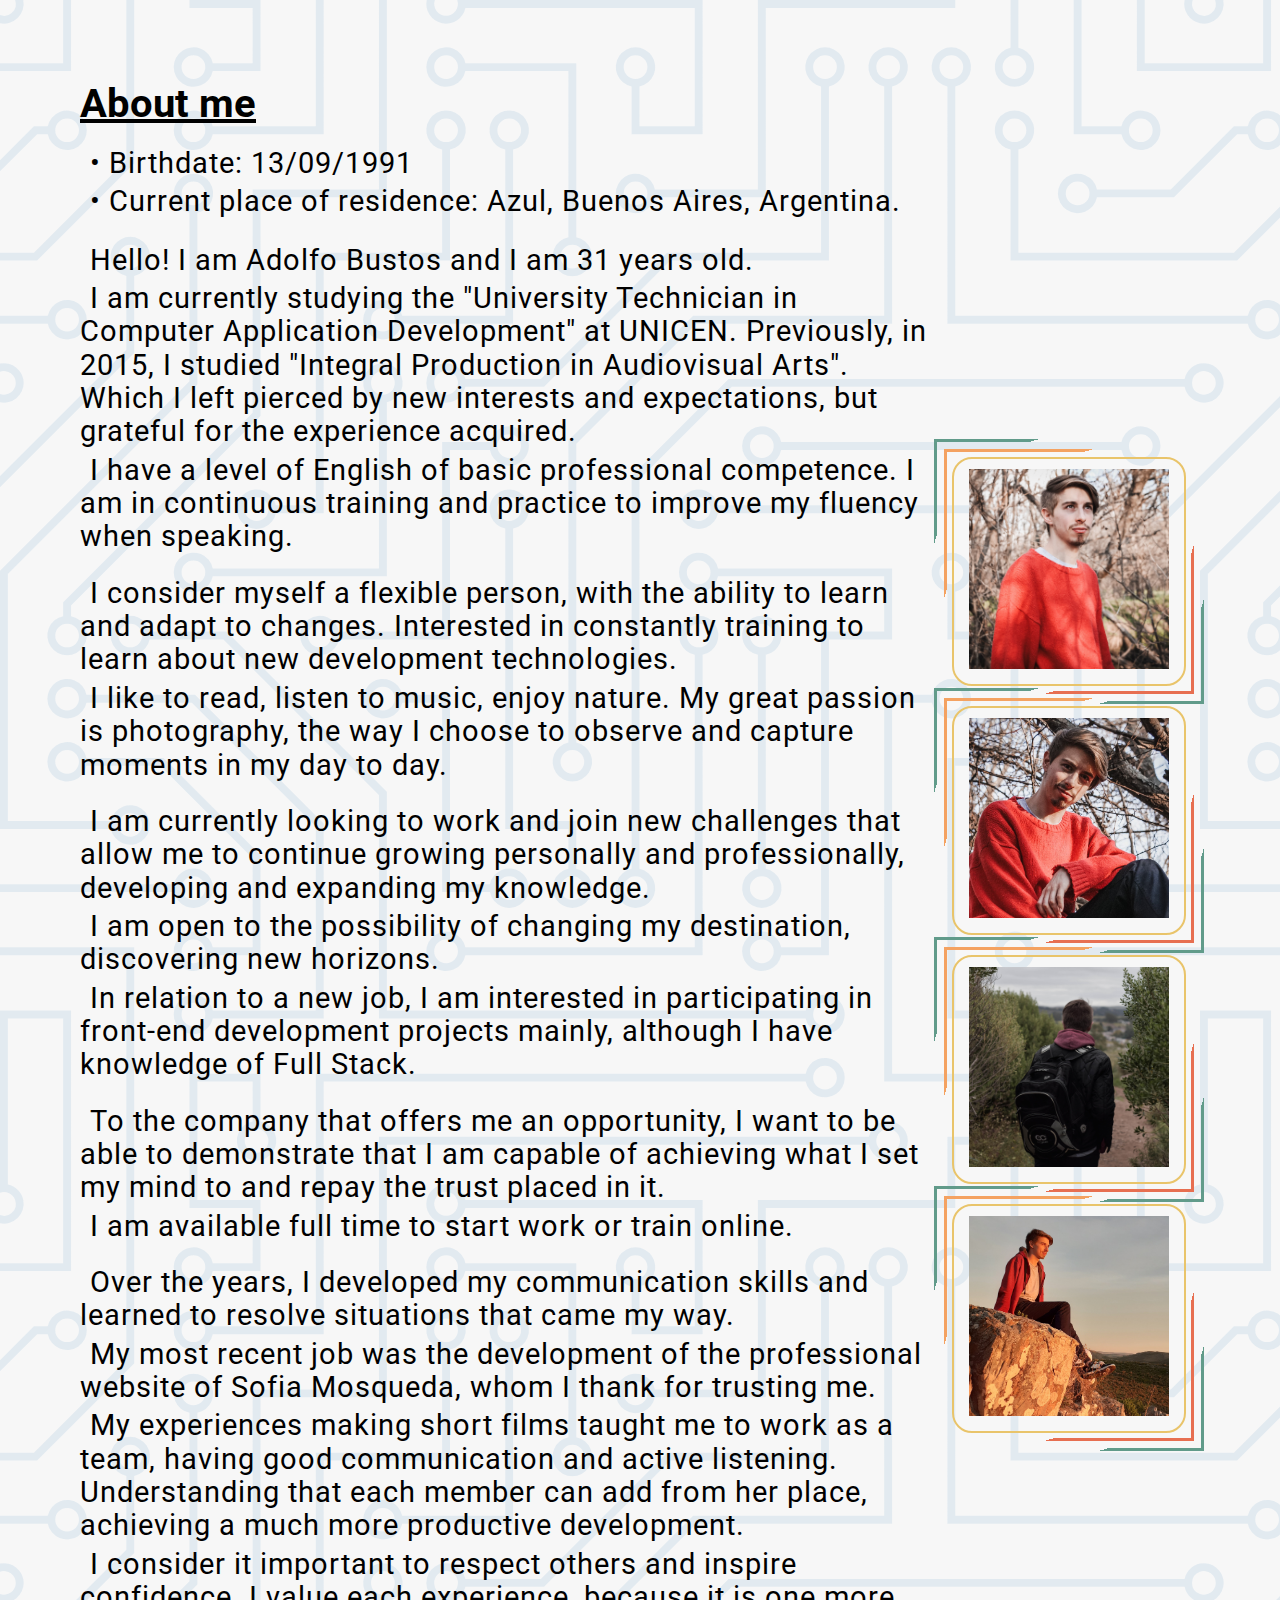
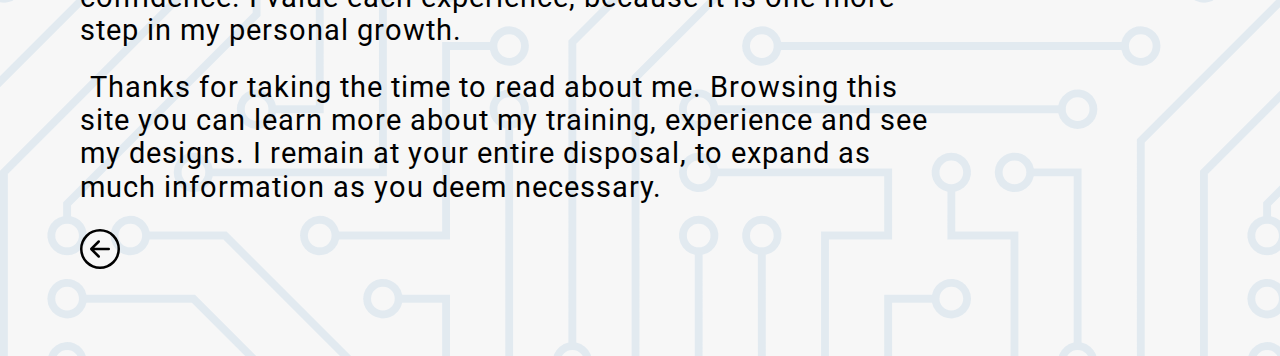
==== About-me.html @ 2587ea79 "version en ingles" ====
<!DOCTYPE html>
<html lang="en">

<head>
    <meta charset="UTF-8">
    <meta http-equiv="X-UA-Compatible" content="IE=edge">
    <meta name="viewport" content="width=device-width, initial-scale=1.0">
    <title>Adolfo Bustos</title>
    <!-- Google Fonts -->
    <link rel="preconnect" href="https://fonts.googleapis.com">
    <link rel="preconnect" href="https://fonts.gstatic.com" crossorigin>
    <link href="https://fonts.googleapis.com/css2?family=Roboto:wght@300&display=swap" rel="stylesheet">
    <!-- CSS -->
    <link rel="stylesheet" type="text/css" href="css/style.css" />
</head>

<body class="background">
    <!-- CONTENEDOR -->
    <div class="contenedor">
        <!-- ACERCA DE MI -->
        <div>
            <h2>About me</h2>
            <hgroup>
                <p>• Birthdate: 13/09/1991</p>
                <p>• Current place of residence: Azul, Buenos Aires, Argentina.</p>
            </hgroup>
            <hgroup>
                <p>Hello! I am Adolfo Bustos and I am 31 years old.
                </p>
                <p>I am currently studying the "University Technician in Computer Application Development" at UNICEN.
                    Previously, in
                    2015, I studied "Integral Production in Audiovisual Arts". Which I left pierced by new interests and
                    expectations,
                    but grateful for the experience acquired.
                </p>
                <p>I have a level of English of basic professional competence. I am in continuous training and practice
                    to improve my
                    fluency when speaking.
                </p>
                <br>
                <p>I consider myself a flexible person, with the ability to learn and adapt to changes. Interested in
                    constantly
                    training to learn about new development technologies.
                </p>
                <p>I like to read, listen to music, enjoy nature. My great passion is photography, the way I choose to
                    observe and
                    capture moments in my day to day.
                </p>
                <br>
                <p>I am currently looking to work and join new challenges that allow me to continue growing personally
                    and
                    professionally, developing and expanding my knowledge.
                </p>
                <p>I am open to the possibility of changing my destination, discovering new horizons.
                </p>
                <p>In relation to a new job, I am interested in participating in front-end development projects mainly,
                    although I have
                    knowledge of Full Stack.
                </p>
                <br>
                <p>To the company that offers me an opportunity, I want to be able to demonstrate that I am capable of
                    achieving what I
                    set my mind to and repay the trust placed in it.
                </p>
                <p>I am available full time to start work or train online.
                </p>
                <br>
                <p>Over the years, I developed my communication skills and learned to resolve situations that came my
                    way.
                </p>
                <p>My most recent job was the development of the professional website of Sofia Mosqueda, whom I thank
                    for trusting me.
                </p>
                <p>My experiences making short films taught me to work as a team, having good communication and active
                    listening.
                    Understanding that each member can add from her place, achieving a much more productive development.
                </p>
                <p>I consider it important to respect others and inspire confidence. I value each experience, because it
                    is one more
                    step in my personal growth.
                </p>
                <br>
                <p>Thanks for taking the time to read about me. Browsing this site you can learn more about my training,
                    experience and
                    see my designs. I remain at your entire disposal, to expand as much information as you deem
                    necessary.
                </p>
            </hgroup>
        </div>
        <!-- ASIDE -->
        <aside class="marco">
            <figure class="border">
                <img src="img/001.jpg" alt="image">
            </figure>
            <figure class="border">
                <img src="img/002.jpg" alt="image">
            </figure>
            <figure class="border">
                <img src="img/003.jpg" alt="image">
            </figure>
            <figure class="border">
                <img src="img/004.jpg" alt="image">
            </figure>
        </aside>
    </div>
    <!-- BACK -->
    <div class="back">
        <a href="home.html">
            <i class="bi bi-arrow-left-circle">
                <svg xmlns="http://www.w3.org/2000/svg" width="40" height="40" fill="currentColor"
                    class="bi bi-arrow-left-circle" viewBox="0 0 16 16">
                    <path fill-rule="evenodd"
                        d="M1 8a7 7 0 1 0 14 0A7 7 0 0 0 1 8zm15 0A8 8 0 1 1 0 8a8 8 0 0 1 16 0zm-4.5-.5a.5.5 0 0 1 0 1H5.707l2.147 2.146a.5.5 0 0 1-.708.708l-3-3a.5.5 0 0 1 0-.708l3-3a.5.5 0 1 1 .708.708L5.707 7.5H11.5z" />
                </svg>
            </i>
        </a>
    </div>
</body>

</html>
---- css/style.css ----
* {
    margin: 0;
    padding: 0;
    color: black;
    box-sizing: border-box;
}

body {
    font-family: 'Microsoft Yi Baiti';
    background-color: #f7f7f7;
    background: linear-gradient(to right, #1CB5E0, #000046);
    margin: 20px;
}

body.background {
    background-color: #f7f7f7;
    background-image: url("data:image/svg+xml,%3Csvg xmlns='http://www.w3.org/2000/svg' viewBox='0 0 304 304' width='600' height='600'%3E%3Cpath fill='%23cddee9' fill-opacity='0.5' d='M44.1 224a5 5 0 1 1 0 2H0v-2h44.1zm160 48a5 5 0 1 1 0 2H82v-2h122.1zm57.8-46a5 5 0 1 1 0-2H304v2h-42.1zm0 16a5 5 0 1 1 0-2H304v2h-42.1zm6.2-114a5 5 0 1 1 0 2h-86.2a5 5 0 1 1 0-2h86.2zm-256-48a5 5 0 1 1 0 2H0v-2h12.1zm185.8 34a5 5 0 1 1 0-2h86.2a5 5 0 1 1 0 2h-86.2zM258 12.1a5 5 0 1 1-2 0V0h2v12.1zm-64 208a5 5 0 1 1-2 0v-54.2a5 5 0 1 1 2 0v54.2zm48-198.2V80h62v2h-64V21.9a5 5 0 1 1 2 0zm16 16V64h46v2h-48V37.9a5 5 0 1 1 2 0zm-128 96V208h16v12.1a5 5 0 1 1-2 0V210h-16v-76.1a5 5 0 1 1 2 0zm-5.9-21.9a5 5 0 1 1 0 2H114v48H85.9a5 5 0 1 1 0-2H112v-48h12.1zm-6.2 130a5 5 0 1 1 0-2H176v-74.1a5 5 0 1 1 2 0V242h-60.1zm-16-64a5 5 0 1 1 0-2H114v48h10.1a5 5 0 1 1 0 2H112v-48h-10.1zM66 284.1a5 5 0 1 1-2 0V274H50v30h-2v-32h18v12.1zM236.1 176a5 5 0 1 1 0 2H226v94h48v32h-2v-30h-48v-98h12.1zm25.8-30a5 5 0 1 1 0-2H274v44.1a5 5 0 1 1-2 0V146h-10.1zm-64 96a5 5 0 1 1 0-2H208v-80h16v-14h-42.1a5 5 0 1 1 0-2H226v18h-16v80h-12.1zm86.2-210a5 5 0 1 1 0 2H272V0h2v32h10.1zM98 101.9V146H53.9a5 5 0 1 1 0-2H96v-42.1a5 5 0 1 1 2 0zM53.9 34a5 5 0 1 1 0-2H80V0h2v34H53.9zm60.1 3.9V66H82v64H69.9a5 5 0 1 1 0-2H80V64h32V37.9a5 5 0 1 1 2 0zM101.9 82a5 5 0 1 1 0-2H128V37.9a5 5 0 1 1 2 0V82h-28.1zm16-64a5 5 0 1 1 0-2H146v44.1a5 5 0 1 1-2 0V18h-26.1zm102.2 270a5 5 0 1 1 0 2H98v14h-2v-16h124.1zM242 149.9V160h16v34h-16v62h48v48h-2v-46h-48v-66h16v-30h-16v-12.1a5 5 0 1 1 2 0zM53.9 18a5 5 0 1 1 0-2H64V2H48V0h18v18H53.9zm112 32a5 5 0 1 1 0-2H192V0h50v2h-48v48h-28.1zm-48-48a5 5 0 0 1-9.8-2h2.07a3 3 0 1 0 5.66 0H178v34h-18V21.9a5 5 0 1 1 2 0V32h14V2h-58.1zm0 96a5 5 0 1 1 0-2H137l32-32h39V21.9a5 5 0 1 1 2 0V66h-40.17l-32 32H117.9zm28.1 90.1a5 5 0 1 1-2 0v-76.51L175.59 80H224V21.9a5 5 0 1 1 2 0V82h-49.59L146 112.41v75.69zm16 32a5 5 0 1 1-2 0v-99.51L184.59 96H300.1a5 5 0 0 1 3.9-3.9v2.07a3 3 0 0 0 0 5.66v2.07a5 5 0 0 1-3.9-3.9H185.41L162 121.41v98.69zm-144-64a5 5 0 1 1-2 0v-3.51l48-48V48h32V0h2v50H66v55.41l-48 48v2.69zM50 53.9v43.51l-48 48V208h26.1a5 5 0 1 1 0 2H0v-65.41l48-48V53.9a5 5 0 1 1 2 0zm-16 16V89.41l-34 34v-2.82l32-32V69.9a5 5 0 1 1 2 0zM12.1 32a5 5 0 1 1 0 2H9.41L0 43.41V40.6L8.59 32h3.51zm265.8 18a5 5 0 1 1 0-2h18.69l7.41-7.41v2.82L297.41 50H277.9zm-16 160a5 5 0 1 1 0-2H288v-71.41l16-16v2.82l-14 14V210h-28.1zm-208 32a5 5 0 1 1 0-2H64v-22.59L40.59 194H21.9a5 5 0 1 1 0-2H41.41L66 216.59V242H53.9zm150.2 14a5 5 0 1 1 0 2H96v-56.6L56.6 162H37.9a5 5 0 1 1 0-2h19.5L98 200.6V256h106.1zm-150.2 2a5 5 0 1 1 0-2H80v-46.59L48.59 178H21.9a5 5 0 1 1 0-2H49.41L82 208.59V258H53.9zM34 39.8v1.61L9.41 66H0v-2h8.59L32 40.59V0h2v39.8zM2 300.1a5 5 0 0 1 3.9 3.9H3.83A3 3 0 0 0 0 302.17V256h18v48h-2v-46H2v42.1zM34 241v63h-2v-62H0v-2h34v1zM17 18H0v-2h16V0h2v18h-1zm273-2h14v2h-16V0h2v16zm-32 273v15h-2v-14h-14v14h-2v-16h18v1zM0 92.1A5.02 5.02 0 0 1 6 97a5 5 0 0 1-6 4.9v-2.07a3 3 0 1 0 0-5.66V92.1zM80 272h2v32h-2v-32zm37.9 32h-2.07a3 3 0 0 0-5.66 0h-2.07a5 5 0 0 1 9.8 0zM5.9 0A5.02 5.02 0 0 1 0 5.9V3.83A3 3 0 0 0 3.83 0H5.9zm294.2 0h2.07A3 3 0 0 0 304 3.83V5.9a5 5 0 0 1-3.9-5.9zm3.9 300.1v2.07a3 3 0 0 0-1.83 1.83h-2.07a5 5 0 0 1 3.9-3.9zM97 100a3 3 0 1 0 0-6 3 3 0 0 0 0 6zm0-16a3 3 0 1 0 0-6 3 3 0 0 0 0 6zm16 16a3 3 0 1 0 0-6 3 3 0 0 0 0 6zm16 16a3 3 0 1 0 0-6 3 3 0 0 0 0 6zm0 16a3 3 0 1 0 0-6 3 3 0 0 0 0 6zm-48 32a3 3 0 1 0 0-6 3 3 0 0 0 0 6zm16 16a3 3 0 1 0 0-6 3 3 0 0 0 0 6zm32 48a3 3 0 1 0 0-6 3 3 0 0 0 0 6zm-16 16a3 3 0 1 0 0-6 3 3 0 0 0 0 6zm32-16a3 3 0 1 0 0-6 3 3 0 0 0 0 6zm0-32a3 3 0 1 0 0-6 3 3 0 0 0 0 6zm16 32a3 3 0 1 0 0-6 3 3 0 0 0 0 6zm32 16a3 3 0 1 0 0-6 3 3 0 0 0 0 6zm0-16a3 3 0 1 0 0-6 3 3 0 0 0 0 6zm-16-64a3 3 0 1 0 0-6 3 3 0 0 0 0 6zm16 0a3 3 0 1 0 0-6 3 3 0 0 0 0 6zm16 96a3 3 0 1 0 0-6 3 3 0 0 0 0 6zm0 16a3 3 0 1 0 0-6 3 3 0 0 0 0 6zm16 16a3 3 0 1 0 0-6 3 3 0 0 0 0 6zm16-144a3 3 0 1 0 0-6 3 3 0 0 0 0 6zm0 32a3 3 0 1 0 0-6 3 3 0 0 0 0 6zm16-32a3 3 0 1 0 0-6 3 3 0 0 0 0 6zm16-16a3 3 0 1 0 0-6 3 3 0 0 0 0 6zm-96 0a3 3 0 1 0 0-6 3 3 0 0 0 0 6zm0 16a3 3 0 1 0 0-6 3 3 0 0 0 0 6zm16-32a3 3 0 1 0 0-6 3 3 0 0 0 0 6zm96 0a3 3 0 1 0 0-6 3 3 0 0 0 0 6zm-16-64a3 3 0 1 0 0-6 3 3 0 0 0 0 6zm16-16a3 3 0 1 0 0-6 3 3 0 0 0 0 6zm-32 0a3 3 0 1 0 0-6 3 3 0 0 0 0 6zm0-16a3 3 0 1 0 0-6 3 3 0 0 0 0 6zm-16 0a3 3 0 1 0 0-6 3 3 0 0 0 0 6zm-16 0a3 3 0 1 0 0-6 3 3 0 0 0 0 6zm-16 0a3 3 0 1 0 0-6 3 3 0 0 0 0 6zM49 36a3 3 0 1 0 0-6 3 3 0 0 0 0 6zm-32 0a3 3 0 1 0 0-6 3 3 0 0 0 0 6zm32 16a3 3 0 1 0 0-6 3 3 0 0 0 0 6zM33 68a3 3 0 1 0 0-6 3 3 0 0 0 0 6zm16-48a3 3 0 1 0 0-6 3 3 0 0 0 0 6zm0 240a3 3 0 1 0 0-6 3 3 0 0 0 0 6zm16 32a3 3 0 1 0 0-6 3 3 0 0 0 0 6zm-16-64a3 3 0 1 0 0-6 3 3 0 0 0 0 6zm0 16a3 3 0 1 0 0-6 3 3 0 0 0 0 6zm-16-32a3 3 0 1 0 0-6 3 3 0 0 0 0 6zm80-176a3 3 0 1 0 0-6 3 3 0 0 0 0 6zm16 0a3 3 0 1 0 0-6 3 3 0 0 0 0 6zm-16-16a3 3 0 1 0 0-6 3 3 0 0 0 0 6zm32 48a3 3 0 1 0 0-6 3 3 0 0 0 0 6zm16-16a3 3 0 1 0 0-6 3 3 0 0 0 0 6zm0-32a3 3 0 1 0 0-6 3 3 0 0 0 0 6zm112 176a3 3 0 1 0 0-6 3 3 0 0 0 0 6zm-16 16a3 3 0 1 0 0-6 3 3 0 0 0 0 6zm0 16a3 3 0 1 0 0-6 3 3 0 0 0 0 6zm0 16a3 3 0 1 0 0-6 3 3 0 0 0 0 6zM17 180a3 3 0 1 0 0-6 3 3 0 0 0 0 6zm0 16a3 3 0 1 0 0-6 3 3 0 0 0 0 6zm0-32a3 3 0 1 0 0-6 3 3 0 0 0 0 6zm16 0a3 3 0 1 0 0-6 3 3 0 0 0 0 6zM17 84a3 3 0 1 0 0-6 3 3 0 0 0 0 6zm32 64a3 3 0 1 0 0-6 3 3 0 0 0 0 6zm16-16a3 3 0 1 0 0-6 3 3 0 0 0 0 6z'%3E%3C/path%3E%3C/svg%3E");
}

h1, h2, h3, h4, p {
    font-family: Arial, Helvetica, sans-serif;
}

h1 {
    font-family: 'Caveat', cursive;
    font-size: 50px;
    letter-spacing: 4px;
    font-weight: bold;
    text-align: center;
    text-shadow: 1px 2px white;
    color: #2980B9;
}

h2, h3, h4, p {
    font-family: 'Roboto', sans-serif;
    text-align: left;
}

h2 {
    font-size: 24px;
    font-weight: bold;
    text-decoration: underline;
    margin-bottom: 20px;
}

h3 {
    font-size: 19px;
    font-weight: bold;
    padding-bottom: 10px;
}

p {
    font-size: 18px;
    text-indent: 10px;
    letter-spacing: 1px;
    line-height: 1.15;
    padding-bottom: 5px;
}

a {
    text-decoration: none;
    font-size: 18px;
    cursor: pointer;
    color: white;
}

a:hover {
    text-decoration: none;
    color: white;
}

span {
    font-size: 19px;
    font-weight: bold;
    padding: 10px 15px;
    color: blue;
    text-decoration: underline;
    text-align: center;
}

.contenedor {
    display: flex;
    width: 100%;
    flex-direction: column;
    justify-content: center;
    align-items: center;
}

header {
    width: 100%;
    height: auto;
    text-align: center;
    padding: 5px;
    margin-inline: 20px;
    background-color: #1CB5E0;
    background: linear-gradient(to right, #1CB5E0, #ffffff);
}

#img-header {
    width: 300px;
    height: auto;
    top: 0px;
}

h4 {
    font-size: 24px;
    text-align: center;
    padding-top: 10px;
    padding-bottom: 10px;
    text-shadow: 1px 2px white;
    color: #2980B9;
}

header a {
    color: black;
}

.btn_menu {
    clear: both;
}

nav {
    max-width: 400px;
    margin: 20px;
    margin-bottom: 0px;
}

nav.navegacion {
    display: none;
    width: 100%;
    flex-direction: column;
    text-align: center;
    align-items: center;
}

nav.navegacion.show {
    display: flex;
}

button {
    width: 100%;
    max-width: 360px;
    max-height: 80px;
    padding: 10px 15px;
    margin-bottom: 25px;
    border-radius: 20px;
    border: 2px solid #bfbfbf;
    background-color: rgb(41, 128, 185, 0.8);
}

button a {
    font-size: 24px;
}

button:hover {
    background-color: #2980B9;
}

.redes {
    display: flex;
    width: 100%;
    flex-direction: column;
    margin: 20px;
}

.redes a {
    font-size: 18px;
    font-weight: bold;
    padding: 10px 15px;
    color: #ffffff;
}

.redes a:hover {
    color: #ffffff;
    text-decoration: underline;
}

hgroup {
    width: 100%;
    margin-bottom: 20px;
}

figure {
    font-size: 19px;
    font-weight: bold;
    padding: 10px 15px;
    color: black;
    text-align: center;
}

figcaption a {
    font-size: 19px;
    font-weight: bold;
    padding: 10px 15px;
    color: blue;
    text-decoration: underline;
    text-align: center;
}

figcaption a:hover {
    color: blue;
    text-decoration: underline;
}

img {
    width: 100%;
    height: auto;
}

div.card {
    padding-top: 20px;
    padding-bottom: 20px;
    margin-bottom: 25px;
    border-top: 5px solid #bfbfbf;
    align-items: center;
    text-align: center;
}

div.carrete {
    display: flex;
    flex-direction: row;
    overflow-x: scroll;
}

div.certificados {
    display: flex;
    width: 100%;
    flex-direction: column;
    align-items: center;
    margin-top: 20px;
}

aside.marco {
    display: flex;
    width: 100%;
    flex-direction: column;
    align-items: center;
    justify-content: center;
    max-width: 300px;
    margin-bottom: 20px;
}

div.carrete img {
    max-width: 200px;
    max-height: auto;
    margin: 20px;
}

div.certificados img {
    max-width: 200px;
    max-height: auto;
    margin-bottom: 20px;
    margin-inline: 20px;
}

aside.marco img {
    max-width: 150px;
    max-height: auto;
}

.zoom {
    transition: transform .2s;
}

div.carrete img.zoom:hover {
    transform: scale(2);
}

div.certificados img.zoom:hover {
    transform: scale(2);
}

@media (min-width: 800px) and (orientation: landscape) {

    body.background {
        background-color: #f7f7f7;
        background-image: url("data:image/svg+xml,%3Csvg xmlns='http://www.w3.org/2000/svg' viewBox='0 0 304 304' width='1200' height='1200'%3E%3Cpath fill='%23cddee9' fill-opacity='0.5' d='M44.1 224a5 5 0 1 1 0 2H0v-2h44.1zm160 48a5 5 0 1 1 0 2H82v-2h122.1zm57.8-46a5 5 0 1 1 0-2H304v2h-42.1zm0 16a5 5 0 1 1 0-2H304v2h-42.1zm6.2-114a5 5 0 1 1 0 2h-86.2a5 5 0 1 1 0-2h86.2zm-256-48a5 5 0 1 1 0 2H0v-2h12.1zm185.8 34a5 5 0 1 1 0-2h86.2a5 5 0 1 1 0 2h-86.2zM258 12.1a5 5 0 1 1-2 0V0h2v12.1zm-64 208a5 5 0 1 1-2 0v-54.2a5 5 0 1 1 2 0v54.2zm48-198.2V80h62v2h-64V21.9a5 5 0 1 1 2 0zm16 16V64h46v2h-48V37.9a5 5 0 1 1 2 0zm-128 96V208h16v12.1a5 5 0 1 1-2 0V210h-16v-76.1a5 5 0 1 1 2 0zm-5.9-21.9a5 5 0 1 1 0 2H114v48H85.9a5 5 0 1 1 0-2H112v-48h12.1zm-6.2 130a5 5 0 1 1 0-2H176v-74.1a5 5 0 1 1 2 0V242h-60.1zm-16-64a5 5 0 1 1 0-2H114v48h10.1a5 5 0 1 1 0 2H112v-48h-10.1zM66 284.1a5 5 0 1 1-2 0V274H50v30h-2v-32h18v12.1zM236.1 176a5 5 0 1 1 0 2H226v94h48v32h-2v-30h-48v-98h12.1zm25.8-30a5 5 0 1 1 0-2H274v44.1a5 5 0 1 1-2 0V146h-10.1zm-64 96a5 5 0 1 1 0-2H208v-80h16v-14h-42.1a5 5 0 1 1 0-2H226v18h-16v80h-12.1zm86.2-210a5 5 0 1 1 0 2H272V0h2v32h10.1zM98 101.9V146H53.9a5 5 0 1 1 0-2H96v-42.1a5 5 0 1 1 2 0zM53.9 34a5 5 0 1 1 0-2H80V0h2v34H53.9zm60.1 3.9V66H82v64H69.9a5 5 0 1 1 0-2H80V64h32V37.9a5 5 0 1 1 2 0zM101.9 82a5 5 0 1 1 0-2H128V37.9a5 5 0 1 1 2 0V82h-28.1zm16-64a5 5 0 1 1 0-2H146v44.1a5 5 0 1 1-2 0V18h-26.1zm102.2 270a5 5 0 1 1 0 2H98v14h-2v-16h124.1zM242 149.9V160h16v34h-16v62h48v48h-2v-46h-48v-66h16v-30h-16v-12.1a5 5 0 1 1 2 0zM53.9 18a5 5 0 1 1 0-2H64V2H48V0h18v18H53.9zm112 32a5 5 0 1 1 0-2H192V0h50v2h-48v48h-28.1zm-48-48a5 5 0 0 1-9.8-2h2.07a3 3 0 1 0 5.66 0H178v34h-18V21.9a5 5 0 1 1 2 0V32h14V2h-58.1zm0 96a5 5 0 1 1 0-2H137l32-32h39V21.9a5 5 0 1 1 2 0V66h-40.17l-32 32H117.9zm28.1 90.1a5 5 0 1 1-2 0v-76.51L175.59 80H224V21.9a5 5 0 1 1 2 0V82h-49.59L146 112.41v75.69zm16 32a5 5 0 1 1-2 0v-99.51L184.59 96H300.1a5 5 0 0 1 3.9-3.9v2.07a3 3 0 0 0 0 5.66v2.07a5 5 0 0 1-3.9-3.9H185.41L162 121.41v98.69zm-144-64a5 5 0 1 1-2 0v-3.51l48-48V48h32V0h2v50H66v55.41l-48 48v2.69zM50 53.9v43.51l-48 48V208h26.1a5 5 0 1 1 0 2H0v-65.41l48-48V53.9a5 5 0 1 1 2 0zm-16 16V89.41l-34 34v-2.82l32-32V69.9a5 5 0 1 1 2 0zM12.1 32a5 5 0 1 1 0 2H9.41L0 43.41V40.6L8.59 32h3.51zm265.8 18a5 5 0 1 1 0-2h18.69l7.41-7.41v2.82L297.41 50H277.9zm-16 160a5 5 0 1 1 0-2H288v-71.41l16-16v2.82l-14 14V210h-28.1zm-208 32a5 5 0 1 1 0-2H64v-22.59L40.59 194H21.9a5 5 0 1 1 0-2H41.41L66 216.59V242H53.9zm150.2 14a5 5 0 1 1 0 2H96v-56.6L56.6 162H37.9a5 5 0 1 1 0-2h19.5L98 200.6V256h106.1zm-150.2 2a5 5 0 1 1 0-2H80v-46.59L48.59 178H21.9a5 5 0 1 1 0-2H49.41L82 208.59V258H53.9zM34 39.8v1.61L9.41 66H0v-2h8.59L32 40.59V0h2v39.8zM2 300.1a5 5 0 0 1 3.9 3.9H3.83A3 3 0 0 0 0 302.17V256h18v48h-2v-46H2v42.1zM34 241v63h-2v-62H0v-2h34v1zM17 18H0v-2h16V0h2v18h-1zm273-2h14v2h-16V0h2v16zm-32 273v15h-2v-14h-14v14h-2v-16h18v1zM0 92.1A5.02 5.02 0 0 1 6 97a5 5 0 0 1-6 4.9v-2.07a3 3 0 1 0 0-5.66V92.1zM80 272h2v32h-2v-32zm37.9 32h-2.07a3 3 0 0 0-5.66 0h-2.07a5 5 0 0 1 9.8 0zM5.9 0A5.02 5.02 0 0 1 0 5.9V3.83A3 3 0 0 0 3.83 0H5.9zm294.2 0h2.07A3 3 0 0 0 304 3.83V5.9a5 5 0 0 1-3.9-5.9zm3.9 300.1v2.07a3 3 0 0 0-1.83 1.83h-2.07a5 5 0 0 1 3.9-3.9zM97 100a3 3 0 1 0 0-6 3 3 0 0 0 0 6zm0-16a3 3 0 1 0 0-6 3 3 0 0 0 0 6zm16 16a3 3 0 1 0 0-6 3 3 0 0 0 0 6zm16 16a3 3 0 1 0 0-6 3 3 0 0 0 0 6zm0 16a3 3 0 1 0 0-6 3 3 0 0 0 0 6zm-48 32a3 3 0 1 0 0-6 3 3 0 0 0 0 6zm16 16a3 3 0 1 0 0-6 3 3 0 0 0 0 6zm32 48a3 3 0 1 0 0-6 3 3 0 0 0 0 6zm-16 16a3 3 0 1 0 0-6 3 3 0 0 0 0 6zm32-16a3 3 0 1 0 0-6 3 3 0 0 0 0 6zm0-32a3 3 0 1 0 0-6 3 3 0 0 0 0 6zm16 32a3 3 0 1 0 0-6 3 3 0 0 0 0 6zm32 16a3 3 0 1 0 0-6 3 3 0 0 0 0 6zm0-16a3 3 0 1 0 0-6 3 3 0 0 0 0 6zm-16-64a3 3 0 1 0 0-6 3 3 0 0 0 0 6zm16 0a3 3 0 1 0 0-6 3 3 0 0 0 0 6zm16 96a3 3 0 1 0 0-6 3 3 0 0 0 0 6zm0 16a3 3 0 1 0 0-6 3 3 0 0 0 0 6zm16 16a3 3 0 1 0 0-6 3 3 0 0 0 0 6zm16-144a3 3 0 1 0 0-6 3 3 0 0 0 0 6zm0 32a3 3 0 1 0 0-6 3 3 0 0 0 0 6zm16-32a3 3 0 1 0 0-6 3 3 0 0 0 0 6zm16-16a3 3 0 1 0 0-6 3 3 0 0 0 0 6zm-96 0a3 3 0 1 0 0-6 3 3 0 0 0 0 6zm0 16a3 3 0 1 0 0-6 3 3 0 0 0 0 6zm16-32a3 3 0 1 0 0-6 3 3 0 0 0 0 6zm96 0a3 3 0 1 0 0-6 3 3 0 0 0 0 6zm-16-64a3 3 0 1 0 0-6 3 3 0 0 0 0 6zm16-16a3 3 0 1 0 0-6 3 3 0 0 0 0 6zm-32 0a3 3 0 1 0 0-6 3 3 0 0 0 0 6zm0-16a3 3 0 1 0 0-6 3 3 0 0 0 0 6zm-16 0a3 3 0 1 0 0-6 3 3 0 0 0 0 6zm-16 0a3 3 0 1 0 0-6 3 3 0 0 0 0 6zm-16 0a3 3 0 1 0 0-6 3 3 0 0 0 0 6zM49 36a3 3 0 1 0 0-6 3 3 0 0 0 0 6zm-32 0a3 3 0 1 0 0-6 3 3 0 0 0 0 6zm32 16a3 3 0 1 0 0-6 3 3 0 0 0 0 6zM33 68a3 3 0 1 0 0-6 3 3 0 0 0 0 6zm16-48a3 3 0 1 0 0-6 3 3 0 0 0 0 6zm0 240a3 3 0 1 0 0-6 3 3 0 0 0 0 6zm16 32a3 3 0 1 0 0-6 3 3 0 0 0 0 6zm-16-64a3 3 0 1 0 0-6 3 3 0 0 0 0 6zm0 16a3 3 0 1 0 0-6 3 3 0 0 0 0 6zm-16-32a3 3 0 1 0 0-6 3 3 0 0 0 0 6zm80-176a3 3 0 1 0 0-6 3 3 0 0 0 0 6zm16 0a3 3 0 1 0 0-6 3 3 0 0 0 0 6zm-16-16a3 3 0 1 0 0-6 3 3 0 0 0 0 6zm32 48a3 3 0 1 0 0-6 3 3 0 0 0 0 6zm16-16a3 3 0 1 0 0-6 3 3 0 0 0 0 6zm0-32a3 3 0 1 0 0-6 3 3 0 0 0 0 6zm112 176a3 3 0 1 0 0-6 3 3 0 0 0 0 6zm-16 16a3 3 0 1 0 0-6 3 3 0 0 0 0 6zm0 16a3 3 0 1 0 0-6 3 3 0 0 0 0 6zm0 16a3 3 0 1 0 0-6 3 3 0 0 0 0 6zM17 180a3 3 0 1 0 0-6 3 3 0 0 0 0 6zm0 16a3 3 0 1 0 0-6 3 3 0 0 0 0 6zm0-32a3 3 0 1 0 0-6 3 3 0 0 0 0 6zm16 0a3 3 0 1 0 0-6 3 3 0 0 0 0 6zM17 84a3 3 0 1 0 0-6 3 3 0 0 0 0 6zm32 64a3 3 0 1 0 0-6 3 3 0 0 0 0 6zm16-16a3 3 0 1 0 0-6 3 3 0 0 0 0 6z'%3E%3C/path%3E%3C/svg%3E");
    }

    .contenedor {
        flex-direction: row;
    }

    .btn_menu {
        display: none;
    }

    nav {
        max-width: 800px;
    }

    nav.navegacion {
        display: block;
    }

    footer {
        position: fixed;
        width: 100%;
        bottom: 0;
    }

    .redes {
        flex-direction: row;
        justify-content: center;
    }

    div.carrete {
        justify-content: center;
        overflow-x: auto;
    }

    div.certificados {
        flex-direction: row;
        margin-bottom: none;
        justify-content: center;
    }

    aside.marco {
        display: flex;
        justify-content: center;
    }
}

@media (min-height: 700px) and (orientation: landscape) {

    body {
        margin: 40px;
    }

    h1 {
        font-size: 60px;
    }

    h2, h4 {
        font-size: 30px;
    }

    h3, figcaption {
        font-size: 25px;
    }

    p, a {
        font-size: 24px;
    }

    button a {
        font-size: 30px;
    }

    button {
        max-width: 400px;
    }

    div.certificados img {
        max-width: 300px;
    }

    aside.marco img {
        max-width: 200px;
    }
}

@media (min-height: 900px) and (orientation: landscape) {
    body {
        margin: 80px;
    }

    h1 {
        font-size: 80px;
    }

    h2, h4 {
        font-size: 40px;
    }

    h3, figcaption {
        font-size: 30px;
    }

    p, a {
        font-size: 29px;
    }

    button a {
        font-size: 35px;
    }

    nav {
        max-width: 900px;
    }

    button {
        max-width: 500px;
    }

    .redes {
        margin: 20px;
    }

    div.carrete img {
        max-width: 400px;
    }

    div.certificados img {
        max-width: 400px;
    }
}

/* ANIMATION HEADER */
:root {
    --angle: 45deg;
    --opacity: 0.5;
}

*,
*::before,
*::after {
    box-sizing: border-box;
}

.animation-header {
    --border-size: 5px;
    border-radius: 20px;
    border: var(--border-size) dotted transparent;
    background-image: linear-gradient(to right,
            rgb(255 255 255 / var(--opacity)),
            rgb(255 255 255 / var(--opacity))),
        conic-gradient(from var(--angle),
            #FCBF81 0deg 90deg,
            #F8997C 90deg 180deg,
            #E55600 180deg 270deg,
            #00A99D 270deg 360deg);
    background-origin: border-box;
    background-clip: padding-box, border-box;
}

@supports (background: paint(houdini)) {

    @property --opacity {
        syntax: "<number>";
        initial-value: 0.5;
        inherits: false;
    }

    @property --angle {
        syntax: "<angle>";
        initial-value: 0deg;
        inherits: false;
    }

    @keyframes opacityChange {
        to {
            --opacity: 1;
        }
    }

    @keyframes rotate {
        to {
            --angle: 360deg;
        }
    }

    .animation-header {
        animation: rotate 4s linear infinite, opacityChange 3s infinite alternate;
    }
}

/* BORDER */
.border {
    border: 2px solid #e9c46a;
    border-radius: 20px;
    position: relative;
    margin: 10px;
}

.border:before,
.border:after {
    content: "";
    position: absolute;
    inset: -10px;
    border: 3px solid #0000;
    border-image: linear-gradient(-45deg, #e76f51 30%, #0000 0 70%, #f4a261 0) 10;
}

.border:after {
    inset: -20px;
    border-image: linear-gradient(-45deg, #619b8a 20%, #0000 0 80%, #619b8a 0) 10;
}
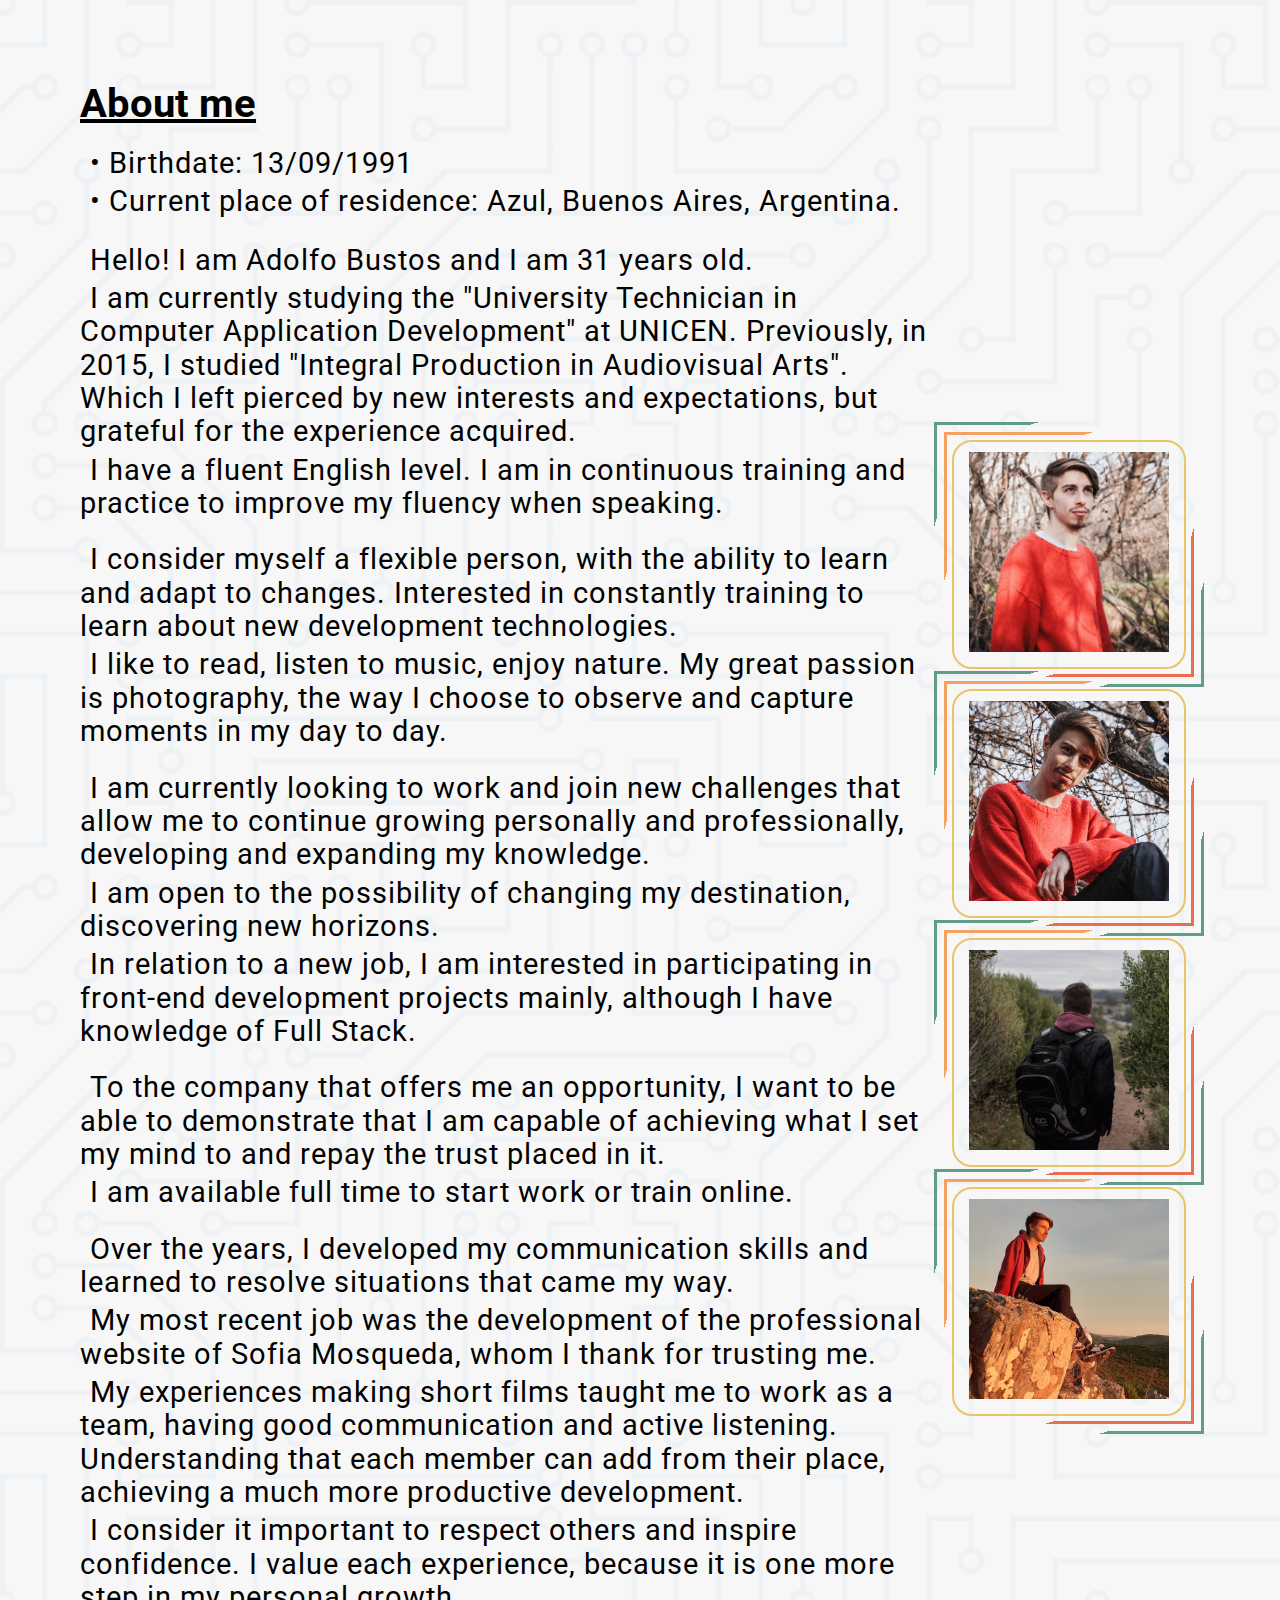
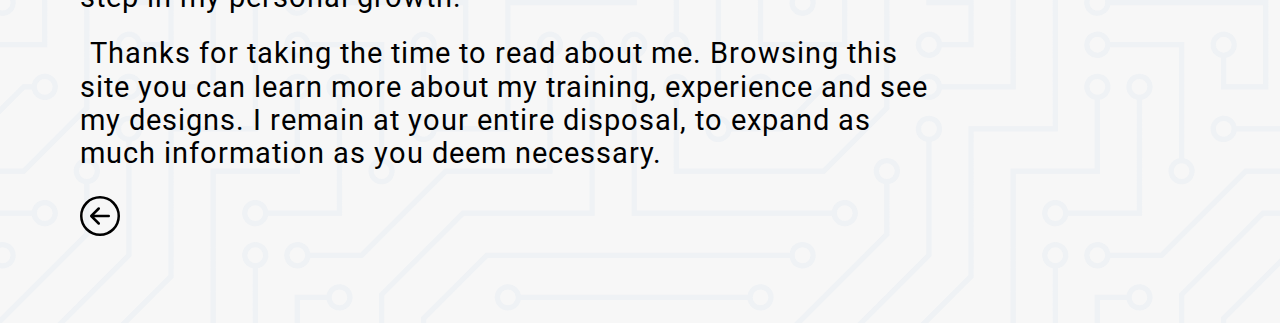
==== commit 824b314c: "detalles" ====
--- a/About-me.html
+++ b/About-me.html
@@ -33,7 +33,7 @@
                     expectations,
                     but grateful for the experience acquired.
                 </p>
-                <p>I have a level of English of basic professional competence. I am in continuous training and practice
+                <p>I have a fluent English level. I am in continuous training and practice
                     to improve my
                     fluency when speaking.
                 </p>
@@ -73,7 +73,7 @@
                 </p>
                 <p>My experiences making short films taught me to work as a team, having good communication and active
                     listening.
-                    Understanding that each member can add from her place, achieving a much more productive development.
+                    Understanding that each member can add from their place, achieving a much more productive development.
                 </p>
                 <p>I consider it important to respect others and inspire confidence. I value each experience, because it
                     is one more
--- a/css/style.css
+++ b/css/style.css
@@ -14,7 +14,7 @@
 
 body.background {
     background-color: #f7f7f7;
-    background-image: url("data:image/svg+xml,%3Csvg xmlns='http://www.w3.org/2000/svg' viewBox='0 0 304 304' width='600' height='600'%3E%3Cpath fill='%23cddee9' fill-opacity='0.5' d='M44.1 224a5 5 0 1 1 0 2H0v-2h44.1zm160 48a5 5 0 1 1 0 2H82v-2h122.1zm57.8-46a5 5 0 1 1 0-2H304v2h-42.1zm0 16a5 5 0 1 1 0-2H304v2h-42.1zm6.2-114a5 5 0 1 1 0 2h-86.2a5 5 0 1 1 0-2h86.2zm-256-48a5 5 0 1 1 0 2H0v-2h12.1zm185.8 34a5 5 0 1 1 0-2h86.2a5 5 0 1 1 0 2h-86.2zM258 12.1a5 5 0 1 1-2 0V0h2v12.1zm-64 208a5 5 0 1 1-2 0v-54.2a5 5 0 1 1 2 0v54.2zm48-198.2V80h62v2h-64V21.9a5 5 0 1 1 2 0zm16 16V64h46v2h-48V37.9a5 5 0 1 1 2 0zm-128 96V208h16v12.1a5 5 0 1 1-2 0V210h-16v-76.1a5 5 0 1 1 2 0zm-5.9-21.9a5 5 0 1 1 0 2H114v48H85.9a5 5 0 1 1 0-2H112v-48h12.1zm-6.2 130a5 5 0 1 1 0-2H176v-74.1a5 5 0 1 1 2 0V242h-60.1zm-16-64a5 5 0 1 1 0-2H114v48h10.1a5 5 0 1 1 0 2H112v-48h-10.1zM66 284.1a5 5 0 1 1-2 0V274H50v30h-2v-32h18v12.1zM236.1 176a5 5 0 1 1 0 2H226v94h48v32h-2v-30h-48v-98h12.1zm25.8-30a5 5 0 1 1 0-2H274v44.1a5 5 0 1 1-2 0V146h-10.1zm-64 96a5 5 0 1 1 0-2H208v-80h16v-14h-42.1a5 5 0 1 1 0-2H226v18h-16v80h-12.1zm86.2-210a5 5 0 1 1 0 2H272V0h2v32h10.1zM98 101.9V146H53.9a5 5 0 1 1 0-2H96v-42.1a5 5 0 1 1 2 0zM53.9 34a5 5 0 1 1 0-2H80V0h2v34H53.9zm60.1 3.9V66H82v64H69.9a5 5 0 1 1 0-2H80V64h32V37.9a5 5 0 1 1 2 0zM101.9 82a5 5 0 1 1 0-2H128V37.9a5 5 0 1 1 2 0V82h-28.1zm16-64a5 5 0 1 1 0-2H146v44.1a5 5 0 1 1-2 0V18h-26.1zm102.2 270a5 5 0 1 1 0 2H98v14h-2v-16h124.1zM242 149.9V160h16v34h-16v62h48v48h-2v-46h-48v-66h16v-30h-16v-12.1a5 5 0 1 1 2 0zM53.9 18a5 5 0 1 1 0-2H64V2H48V0h18v18H53.9zm112 32a5 5 0 1 1 0-2H192V0h50v2h-48v48h-28.1zm-48-48a5 5 0 0 1-9.8-2h2.07a3 3 0 1 0 5.66 0H178v34h-18V21.9a5 5 0 1 1 2 0V32h14V2h-58.1zm0 96a5 5 0 1 1 0-2H137l32-32h39V21.9a5 5 0 1 1 2 0V66h-40.17l-32 32H117.9zm28.1 90.1a5 5 0 1 1-2 0v-76.51L175.59 80H224V21.9a5 5 0 1 1 2 0V82h-49.59L146 112.41v75.69zm16 32a5 5 0 1 1-2 0v-99.51L184.59 96H300.1a5 5 0 0 1 3.9-3.9v2.07a3 3 0 0 0 0 5.66v2.07a5 5 0 0 1-3.9-3.9H185.41L162 121.41v98.69zm-144-64a5 5 0 1 1-2 0v-3.51l48-48V48h32V0h2v50H66v55.41l-48 48v2.69zM50 53.9v43.51l-48 48V208h26.1a5 5 0 1 1 0 2H0v-65.41l48-48V53.9a5 5 0 1 1 2 0zm-16 16V89.41l-34 34v-2.82l32-32V69.9a5 5 0 1 1 2 0zM12.1 32a5 5 0 1 1 0 2H9.41L0 43.41V40.6L8.59 32h3.51zm265.8 18a5 5 0 1 1 0-2h18.69l7.41-7.41v2.82L297.41 50H277.9zm-16 160a5 5 0 1 1 0-2H288v-71.41l16-16v2.82l-14 14V210h-28.1zm-208 32a5 5 0 1 1 0-2H64v-22.59L40.59 194H21.9a5 5 0 1 1 0-2H41.41L66 216.59V242H53.9zm150.2 14a5 5 0 1 1 0 2H96v-56.6L56.6 162H37.9a5 5 0 1 1 0-2h19.5L98 200.6V256h106.1zm-150.2 2a5 5 0 1 1 0-2H80v-46.59L48.59 178H21.9a5 5 0 1 1 0-2H49.41L82 208.59V258H53.9zM34 39.8v1.61L9.41 66H0v-2h8.59L32 40.59V0h2v39.8zM2 300.1a5 5 0 0 1 3.9 3.9H3.83A3 3 0 0 0 0 302.17V256h18v48h-2v-46H2v42.1zM34 241v63h-2v-62H0v-2h34v1zM17 18H0v-2h16V0h2v18h-1zm273-2h14v2h-16V0h2v16zm-32 273v15h-2v-14h-14v14h-2v-16h18v1zM0 92.1A5.02 5.02 0 0 1 6 97a5 5 0 0 1-6 4.9v-2.07a3 3 0 1 0 0-5.66V92.1zM80 272h2v32h-2v-32zm37.9 32h-2.07a3 3 0 0 0-5.66 0h-2.07a5 5 0 0 1 9.8 0zM5.9 0A5.02 5.02 0 0 1 0 5.9V3.83A3 3 0 0 0 3.83 0H5.9zm294.2 0h2.07A3 3 0 0 0 304 3.83V5.9a5 5 0 0 1-3.9-5.9zm3.9 300.1v2.07a3 3 0 0 0-1.83 1.83h-2.07a5 5 0 0 1 3.9-3.9zM97 100a3 3 0 1 0 0-6 3 3 0 0 0 0 6zm0-16a3 3 0 1 0 0-6 3 3 0 0 0 0 6zm16 16a3 3 0 1 0 0-6 3 3 0 0 0 0 6zm16 16a3 3 0 1 0 0-6 3 3 0 0 0 0 6zm0 16a3 3 0 1 0 0-6 3 3 0 0 0 0 6zm-48 32a3 3 0 1 0 0-6 3 3 0 0 0 0 6zm16 16a3 3 0 1 0 0-6 3 3 0 0 0 0 6zm32 48a3 3 0 1 0 0-6 3 3 0 0 0 0 6zm-16 16a3 3 0 1 0 0-6 3 3 0 0 0 0 6zm32-16a3 3 0 1 0 0-6 3 3 0 0 0 0 6zm0-32a3 3 0 1 0 0-6 3 3 0 0 0 0 6zm16 32a3 3 0 1 0 0-6 3 3 0 0 0 0 6zm32 16a3 3 0 1 0 0-6 3 3 0 0 0 0 6zm0-16a3 3 0 1 0 0-6 3 3 0 0 0 0 6zm-16-64a3 3 0 1 0 0-6 3 3 0 0 0 0 6zm16 0a3 3 0 1 0 0-6 3 3 0 0 0 0 6zm16 96a3 3 0 1 0 0-6 3 3 0 0 0 0 6zm0 16a3 3 0 1 0 0-6 3 3 0 0 0 0 6zm16 16a3 3 0 1 0 0-6 3 3 0 0 0 0 6zm16-144a3 3 0 1 0 0-6 3 3 0 0 0 0 6zm0 32a3 3 0 1 0 0-6 3 3 0 0 0 0 6zm16-32a3 3 0 1 0 0-6 3 3 0 0 0 0 6zm16-16a3 3 0 1 0 0-6 3 3 0 0 0 0 6zm-96 0a3 3 0 1 0 0-6 3 3 0 0 0 0 6zm0 16a3 3 0 1 0 0-6 3 3 0 0 0 0 6zm16-32a3 3 0 1 0 0-6 3 3 0 0 0 0 6zm96 0a3 3 0 1 0 0-6 3 3 0 0 0 0 6zm-16-64a3 3 0 1 0 0-6 3 3 0 0 0 0 6zm16-16a3 3 0 1 0 0-6 3 3 0 0 0 0 6zm-32 0a3 3 0 1 0 0-6 3 3 0 0 0 0 6zm0-16a3 3 0 1 0 0-6 3 3 0 0 0 0 6zm-16 0a3 3 0 1 0 0-6 3 3 0 0 0 0 6zm-16 0a3 3 0 1 0 0-6 3 3 0 0 0 0 6zm-16 0a3 3 0 1 0 0-6 3 3 0 0 0 0 6zM49 36a3 3 0 1 0 0-6 3 3 0 0 0 0 6zm-32 0a3 3 0 1 0 0-6 3 3 0 0 0 0 6zm32 16a3 3 0 1 0 0-6 3 3 0 0 0 0 6zM33 68a3 3 0 1 0 0-6 3 3 0 0 0 0 6zm16-48a3 3 0 1 0 0-6 3 3 0 0 0 0 6zm0 240a3 3 0 1 0 0-6 3 3 0 0 0 0 6zm16 32a3 3 0 1 0 0-6 3 3 0 0 0 0 6zm-16-64a3 3 0 1 0 0-6 3 3 0 0 0 0 6zm0 16a3 3 0 1 0 0-6 3 3 0 0 0 0 6zm-16-32a3 3 0 1 0 0-6 3 3 0 0 0 0 6zm80-176a3 3 0 1 0 0-6 3 3 0 0 0 0 6zm16 0a3 3 0 1 0 0-6 3 3 0 0 0 0 6zm-16-16a3 3 0 1 0 0-6 3 3 0 0 0 0 6zm32 48a3 3 0 1 0 0-6 3 3 0 0 0 0 6zm16-16a3 3 0 1 0 0-6 3 3 0 0 0 0 6zm0-32a3 3 0 1 0 0-6 3 3 0 0 0 0 6zm112 176a3 3 0 1 0 0-6 3 3 0 0 0 0 6zm-16 16a3 3 0 1 0 0-6 3 3 0 0 0 0 6zm0 16a3 3 0 1 0 0-6 3 3 0 0 0 0 6zm0 16a3 3 0 1 0 0-6 3 3 0 0 0 0 6zM17 180a3 3 0 1 0 0-6 3 3 0 0 0 0 6zm0 16a3 3 0 1 0 0-6 3 3 0 0 0 0 6zm0-32a3 3 0 1 0 0-6 3 3 0 0 0 0 6zm16 0a3 3 0 1 0 0-6 3 3 0 0 0 0 6zM17 84a3 3 0 1 0 0-6 3 3 0 0 0 0 6zm32 64a3 3 0 1 0 0-6 3 3 0 0 0 0 6zm16-16a3 3 0 1 0 0-6 3 3 0 0 0 0 6z'%3E%3C/path%3E%3C/svg%3E");
+    background-image: url("data:image/svg+xml,%3Csvg xmlns='http://www.w3.org/2000/svg' viewBox='0 0 304 304' width='400' height='400'%3E%3Cpath fill='%23cddee9' fill-opacity='0.2' d='M44.1 224a5 5 0 1 1 0 2H0v-2h44.1zm160 48a5 5 0 1 1 0 2H82v-2h122.1zm57.8-46a5 5 0 1 1 0-2H304v2h-42.1zm0 16a5 5 0 1 1 0-2H304v2h-42.1zm6.2-114a5 5 0 1 1 0 2h-86.2a5 5 0 1 1 0-2h86.2zm-256-48a5 5 0 1 1 0 2H0v-2h12.1zm185.8 34a5 5 0 1 1 0-2h86.2a5 5 0 1 1 0 2h-86.2zM258 12.1a5 5 0 1 1-2 0V0h2v12.1zm-64 208a5 5 0 1 1-2 0v-54.2a5 5 0 1 1 2 0v54.2zm48-198.2V80h62v2h-64V21.9a5 5 0 1 1 2 0zm16 16V64h46v2h-48V37.9a5 5 0 1 1 2 0zm-128 96V208h16v12.1a5 5 0 1 1-2 0V210h-16v-76.1a5 5 0 1 1 2 0zm-5.9-21.9a5 5 0 1 1 0 2H114v48H85.9a5 5 0 1 1 0-2H112v-48h12.1zm-6.2 130a5 5 0 1 1 0-2H176v-74.1a5 5 0 1 1 2 0V242h-60.1zm-16-64a5 5 0 1 1 0-2H114v48h10.1a5 5 0 1 1 0 2H112v-48h-10.1zM66 284.1a5 5 0 1 1-2 0V274H50v30h-2v-32h18v12.1zM236.1 176a5 5 0 1 1 0 2H226v94h48v32h-2v-30h-48v-98h12.1zm25.8-30a5 5 0 1 1 0-2H274v44.1a5 5 0 1 1-2 0V146h-10.1zm-64 96a5 5 0 1 1 0-2H208v-80h16v-14h-42.1a5 5 0 1 1 0-2H226v18h-16v80h-12.1zm86.2-210a5 5 0 1 1 0 2H272V0h2v32h10.1zM98 101.9V146H53.9a5 5 0 1 1 0-2H96v-42.1a5 5 0 1 1 2 0zM53.9 34a5 5 0 1 1 0-2H80V0h2v34H53.9zm60.1 3.9V66H82v64H69.9a5 5 0 1 1 0-2H80V64h32V37.9a5 5 0 1 1 2 0zM101.9 82a5 5 0 1 1 0-2H128V37.9a5 5 0 1 1 2 0V82h-28.1zm16-64a5 5 0 1 1 0-2H146v44.1a5 5 0 1 1-2 0V18h-26.1zm102.2 270a5 5 0 1 1 0 2H98v14h-2v-16h124.1zM242 149.9V160h16v34h-16v62h48v48h-2v-46h-48v-66h16v-30h-16v-12.1a5 5 0 1 1 2 0zM53.9 18a5 5 0 1 1 0-2H64V2H48V0h18v18H53.9zm112 32a5 5 0 1 1 0-2H192V0h50v2h-48v48h-28.1zm-48-48a5 5 0 0 1-9.8-2h2.07a3 3 0 1 0 5.66 0H178v34h-18V21.9a5 5 0 1 1 2 0V32h14V2h-58.1zm0 96a5 5 0 1 1 0-2H137l32-32h39V21.9a5 5 0 1 1 2 0V66h-40.17l-32 32H117.9zm28.1 90.1a5 5 0 1 1-2 0v-76.51L175.59 80H224V21.9a5 5 0 1 1 2 0V82h-49.59L146 112.41v75.69zm16 32a5 5 0 1 1-2 0v-99.51L184.59 96H300.1a5 5 0 0 1 3.9-3.9v2.07a3 3 0 0 0 0 5.66v2.07a5 5 0 0 1-3.9-3.9H185.41L162 121.41v98.69zm-144-64a5 5 0 1 1-2 0v-3.51l48-48V48h32V0h2v50H66v55.41l-48 48v2.69zM50 53.9v43.51l-48 48V208h26.1a5 5 0 1 1 0 2H0v-65.41l48-48V53.9a5 5 0 1 1 2 0zm-16 16V89.41l-34 34v-2.82l32-32V69.9a5 5 0 1 1 2 0zM12.1 32a5 5 0 1 1 0 2H9.41L0 43.41V40.6L8.59 32h3.51zm265.8 18a5 5 0 1 1 0-2h18.69l7.41-7.41v2.82L297.41 50H277.9zm-16 160a5 5 0 1 1 0-2H288v-71.41l16-16v2.82l-14 14V210h-28.1zm-208 32a5 5 0 1 1 0-2H64v-22.59L40.59 194H21.9a5 5 0 1 1 0-2H41.41L66 216.59V242H53.9zm150.2 14a5 5 0 1 1 0 2H96v-56.6L56.6 162H37.9a5 5 0 1 1 0-2h19.5L98 200.6V256h106.1zm-150.2 2a5 5 0 1 1 0-2H80v-46.59L48.59 178H21.9a5 5 0 1 1 0-2H49.41L82 208.59V258H53.9zM34 39.8v1.61L9.41 66H0v-2h8.59L32 40.59V0h2v39.8zM2 300.1a5 5 0 0 1 3.9 3.9H3.83A3 3 0 0 0 0 302.17V256h18v48h-2v-46H2v42.1zM34 241v63h-2v-62H0v-2h34v1zM17 18H0v-2h16V0h2v18h-1zm273-2h14v2h-16V0h2v16zm-32 273v15h-2v-14h-14v14h-2v-16h18v1zM0 92.1A5.02 5.02 0 0 1 6 97a5 5 0 0 1-6 4.9v-2.07a3 3 0 1 0 0-5.66V92.1zM80 272h2v32h-2v-32zm37.9 32h-2.07a3 3 0 0 0-5.66 0h-2.07a5 5 0 0 1 9.8 0zM5.9 0A5.02 5.02 0 0 1 0 5.9V3.83A3 3 0 0 0 3.83 0H5.9zm294.2 0h2.07A3 3 0 0 0 304 3.83V5.9a5 5 0 0 1-3.9-5.9zm3.9 300.1v2.07a3 3 0 0 0-1.83 1.83h-2.07a5 5 0 0 1 3.9-3.9zM97 100a3 3 0 1 0 0-6 3 3 0 0 0 0 6zm0-16a3 3 0 1 0 0-6 3 3 0 0 0 0 6zm16 16a3 3 0 1 0 0-6 3 3 0 0 0 0 6zm16 16a3 3 0 1 0 0-6 3 3 0 0 0 0 6zm0 16a3 3 0 1 0 0-6 3 3 0 0 0 0 6zm-48 32a3 3 0 1 0 0-6 3 3 0 0 0 0 6zm16 16a3 3 0 1 0 0-6 3 3 0 0 0 0 6zm32 48a3 3 0 1 0 0-6 3 3 0 0 0 0 6zm-16 16a3 3 0 1 0 0-6 3 3 0 0 0 0 6zm32-16a3 3 0 1 0 0-6 3 3 0 0 0 0 6zm0-32a3 3 0 1 0 0-6 3 3 0 0 0 0 6zm16 32a3 3 0 1 0 0-6 3 3 0 0 0 0 6zm32 16a3 3 0 1 0 0-6 3 3 0 0 0 0 6zm0-16a3 3 0 1 0 0-6 3 3 0 0 0 0 6zm-16-64a3 3 0 1 0 0-6 3 3 0 0 0 0 6zm16 0a3 3 0 1 0 0-6 3 3 0 0 0 0 6zm16 96a3 3 0 1 0 0-6 3 3 0 0 0 0 6zm0 16a3 3 0 1 0 0-6 3 3 0 0 0 0 6zm16 16a3 3 0 1 0 0-6 3 3 0 0 0 0 6zm16-144a3 3 0 1 0 0-6 3 3 0 0 0 0 6zm0 32a3 3 0 1 0 0-6 3 3 0 0 0 0 6zm16-32a3 3 0 1 0 0-6 3 3 0 0 0 0 6zm16-16a3 3 0 1 0 0-6 3 3 0 0 0 0 6zm-96 0a3 3 0 1 0 0-6 3 3 0 0 0 0 6zm0 16a3 3 0 1 0 0-6 3 3 0 0 0 0 6zm16-32a3 3 0 1 0 0-6 3 3 0 0 0 0 6zm96 0a3 3 0 1 0 0-6 3 3 0 0 0 0 6zm-16-64a3 3 0 1 0 0-6 3 3 0 0 0 0 6zm16-16a3 3 0 1 0 0-6 3 3 0 0 0 0 6zm-32 0a3 3 0 1 0 0-6 3 3 0 0 0 0 6zm0-16a3 3 0 1 0 0-6 3 3 0 0 0 0 6zm-16 0a3 3 0 1 0 0-6 3 3 0 0 0 0 6zm-16 0a3 3 0 1 0 0-6 3 3 0 0 0 0 6zm-16 0a3 3 0 1 0 0-6 3 3 0 0 0 0 6zM49 36a3 3 0 1 0 0-6 3 3 0 0 0 0 6zm-32 0a3 3 0 1 0 0-6 3 3 0 0 0 0 6zm32 16a3 3 0 1 0 0-6 3 3 0 0 0 0 6zM33 68a3 3 0 1 0 0-6 3 3 0 0 0 0 6zm16-48a3 3 0 1 0 0-6 3 3 0 0 0 0 6zm0 240a3 3 0 1 0 0-6 3 3 0 0 0 0 6zm16 32a3 3 0 1 0 0-6 3 3 0 0 0 0 6zm-16-64a3 3 0 1 0 0-6 3 3 0 0 0 0 6zm0 16a3 3 0 1 0 0-6 3 3 0 0 0 0 6zm-16-32a3 3 0 1 0 0-6 3 3 0 0 0 0 6zm80-176a3 3 0 1 0 0-6 3 3 0 0 0 0 6zm16 0a3 3 0 1 0 0-6 3 3 0 0 0 0 6zm-16-16a3 3 0 1 0 0-6 3 3 0 0 0 0 6zm32 48a3 3 0 1 0 0-6 3 3 0 0 0 0 6zm16-16a3 3 0 1 0 0-6 3 3 0 0 0 0 6zm0-32a3 3 0 1 0 0-6 3 3 0 0 0 0 6zm112 176a3 3 0 1 0 0-6 3 3 0 0 0 0 6zm-16 16a3 3 0 1 0 0-6 3 3 0 0 0 0 6zm0 16a3 3 0 1 0 0-6 3 3 0 0 0 0 6zm0 16a3 3 0 1 0 0-6 3 3 0 0 0 0 6zM17 180a3 3 0 1 0 0-6 3 3 0 0 0 0 6zm0 16a3 3 0 1 0 0-6 3 3 0 0 0 0 6zm0-32a3 3 0 1 0 0-6 3 3 0 0 0 0 6zm16 0a3 3 0 1 0 0-6 3 3 0 0 0 0 6zM17 84a3 3 0 1 0 0-6 3 3 0 0 0 0 6zm32 64a3 3 0 1 0 0-6 3 3 0 0 0 0 6zm16-16a3 3 0 1 0 0-6 3 3 0 0 0 0 6z'%3E%3C/path%3E%3C/svg%3E");
 }
 
 h1, h2, h3, h4, p {
@@ -270,11 +270,30 @@
     transform: scale(2);
 }
 
+.language {
+    width: 100%;
+    max-width: 400px;
+    text-align: center;
+    margin: 20px;
+}
+
+.language a {
+    font-size: 18px;
+    font-weight: bold;
+    padding: 10px 15px;
+    color: white;
+}
+
+.language a:hover {
+    color: white;
+    text-decoration: underline;
+}
+
 @media (min-width: 800px) and (orientation: landscape) {
 
     body.background {
         background-color: #f7f7f7;
-        background-image: url("data:image/svg+xml,%3Csvg xmlns='http://www.w3.org/2000/svg' viewBox='0 0 304 304' width='1200' height='1200'%3E%3Cpath fill='%23cddee9' fill-opacity='0.5' d='M44.1 224a5 5 0 1 1 0 2H0v-2h44.1zm160 48a5 5 0 1 1 0 2H82v-2h122.1zm57.8-46a5 5 0 1 1 0-2H304v2h-42.1zm0 16a5 5 0 1 1 0-2H304v2h-42.1zm6.2-114a5 5 0 1 1 0 2h-86.2a5 5 0 1 1 0-2h86.2zm-256-48a5 5 0 1 1 0 2H0v-2h12.1zm185.8 34a5 5 0 1 1 0-2h86.2a5 5 0 1 1 0 2h-86.2zM258 12.1a5 5 0 1 1-2 0V0h2v12.1zm-64 208a5 5 0 1 1-2 0v-54.2a5 5 0 1 1 2 0v54.2zm48-198.2V80h62v2h-64V21.9a5 5 0 1 1 2 0zm16 16V64h46v2h-48V37.9a5 5 0 1 1 2 0zm-128 96V208h16v12.1a5 5 0 1 1-2 0V210h-16v-76.1a5 5 0 1 1 2 0zm-5.9-21.9a5 5 0 1 1 0 2H114v48H85.9a5 5 0 1 1 0-2H112v-48h12.1zm-6.2 130a5 5 0 1 1 0-2H176v-74.1a5 5 0 1 1 2 0V242h-60.1zm-16-64a5 5 0 1 1 0-2H114v48h10.1a5 5 0 1 1 0 2H112v-48h-10.1zM66 284.1a5 5 0 1 1-2 0V274H50v30h-2v-32h18v12.1zM236.1 176a5 5 0 1 1 0 2H226v94h48v32h-2v-30h-48v-98h12.1zm25.8-30a5 5 0 1 1 0-2H274v44.1a5 5 0 1 1-2 0V146h-10.1zm-64 96a5 5 0 1 1 0-2H208v-80h16v-14h-42.1a5 5 0 1 1 0-2H226v18h-16v80h-12.1zm86.2-210a5 5 0 1 1 0 2H272V0h2v32h10.1zM98 101.9V146H53.9a5 5 0 1 1 0-2H96v-42.1a5 5 0 1 1 2 0zM53.9 34a5 5 0 1 1 0-2H80V0h2v34H53.9zm60.1 3.9V66H82v64H69.9a5 5 0 1 1 0-2H80V64h32V37.9a5 5 0 1 1 2 0zM101.9 82a5 5 0 1 1 0-2H128V37.9a5 5 0 1 1 2 0V82h-28.1zm16-64a5 5 0 1 1 0-2H146v44.1a5 5 0 1 1-2 0V18h-26.1zm102.2 270a5 5 0 1 1 0 2H98v14h-2v-16h124.1zM242 149.9V160h16v34h-16v62h48v48h-2v-46h-48v-66h16v-30h-16v-12.1a5 5 0 1 1 2 0zM53.9 18a5 5 0 1 1 0-2H64V2H48V0h18v18H53.9zm112 32a5 5 0 1 1 0-2H192V0h50v2h-48v48h-28.1zm-48-48a5 5 0 0 1-9.8-2h2.07a3 3 0 1 0 5.66 0H178v34h-18V21.9a5 5 0 1 1 2 0V32h14V2h-58.1zm0 96a5 5 0 1 1 0-2H137l32-32h39V21.9a5 5 0 1 1 2 0V66h-40.17l-32 32H117.9zm28.1 90.1a5 5 0 1 1-2 0v-76.51L175.59 80H224V21.9a5 5 0 1 1 2 0V82h-49.59L146 112.41v75.69zm16 32a5 5 0 1 1-2 0v-99.51L184.59 96H300.1a5 5 0 0 1 3.9-3.9v2.07a3 3 0 0 0 0 5.66v2.07a5 5 0 0 1-3.9-3.9H185.41L162 121.41v98.69zm-144-64a5 5 0 1 1-2 0v-3.51l48-48V48h32V0h2v50H66v55.41l-48 48v2.69zM50 53.9v43.51l-48 48V208h26.1a5 5 0 1 1 0 2H0v-65.41l48-48V53.9a5 5 0 1 1 2 0zm-16 16V89.41l-34 34v-2.82l32-32V69.9a5 5 0 1 1 2 0zM12.1 32a5 5 0 1 1 0 2H9.41L0 43.41V40.6L8.59 32h3.51zm265.8 18a5 5 0 1 1 0-2h18.69l7.41-7.41v2.82L297.41 50H277.9zm-16 160a5 5 0 1 1 0-2H288v-71.41l16-16v2.82l-14 14V210h-28.1zm-208 32a5 5 0 1 1 0-2H64v-22.59L40.59 194H21.9a5 5 0 1 1 0-2H41.41L66 216.59V242H53.9zm150.2 14a5 5 0 1 1 0 2H96v-56.6L56.6 162H37.9a5 5 0 1 1 0-2h19.5L98 200.6V256h106.1zm-150.2 2a5 5 0 1 1 0-2H80v-46.59L48.59 178H21.9a5 5 0 1 1 0-2H49.41L82 208.59V258H53.9zM34 39.8v1.61L9.41 66H0v-2h8.59L32 40.59V0h2v39.8zM2 300.1a5 5 0 0 1 3.9 3.9H3.83A3 3 0 0 0 0 302.17V256h18v48h-2v-46H2v42.1zM34 241v63h-2v-62H0v-2h34v1zM17 18H0v-2h16V0h2v18h-1zm273-2h14v2h-16V0h2v16zm-32 273v15h-2v-14h-14v14h-2v-16h18v1zM0 92.1A5.02 5.02 0 0 1 6 97a5 5 0 0 1-6 4.9v-2.07a3 3 0 1 0 0-5.66V92.1zM80 272h2v32h-2v-32zm37.9 32h-2.07a3 3 0 0 0-5.66 0h-2.07a5 5 0 0 1 9.8 0zM5.9 0A5.02 5.02 0 0 1 0 5.9V3.83A3 3 0 0 0 3.83 0H5.9zm294.2 0h2.07A3 3 0 0 0 304 3.83V5.9a5 5 0 0 1-3.9-5.9zm3.9 300.1v2.07a3 3 0 0 0-1.83 1.83h-2.07a5 5 0 0 1 3.9-3.9zM97 100a3 3 0 1 0 0-6 3 3 0 0 0 0 6zm0-16a3 3 0 1 0 0-6 3 3 0 0 0 0 6zm16 16a3 3 0 1 0 0-6 3 3 0 0 0 0 6zm16 16a3 3 0 1 0 0-6 3 3 0 0 0 0 6zm0 16a3 3 0 1 0 0-6 3 3 0 0 0 0 6zm-48 32a3 3 0 1 0 0-6 3 3 0 0 0 0 6zm16 16a3 3 0 1 0 0-6 3 3 0 0 0 0 6zm32 48a3 3 0 1 0 0-6 3 3 0 0 0 0 6zm-16 16a3 3 0 1 0 0-6 3 3 0 0 0 0 6zm32-16a3 3 0 1 0 0-6 3 3 0 0 0 0 6zm0-32a3 3 0 1 0 0-6 3 3 0 0 0 0 6zm16 32a3 3 0 1 0 0-6 3 3 0 0 0 0 6zm32 16a3 3 0 1 0 0-6 3 3 0 0 0 0 6zm0-16a3 3 0 1 0 0-6 3 3 0 0 0 0 6zm-16-64a3 3 0 1 0 0-6 3 3 0 0 0 0 6zm16 0a3 3 0 1 0 0-6 3 3 0 0 0 0 6zm16 96a3 3 0 1 0 0-6 3 3 0 0 0 0 6zm0 16a3 3 0 1 0 0-6 3 3 0 0 0 0 6zm16 16a3 3 0 1 0 0-6 3 3 0 0 0 0 6zm16-144a3 3 0 1 0 0-6 3 3 0 0 0 0 6zm0 32a3 3 0 1 0 0-6 3 3 0 0 0 0 6zm16-32a3 3 0 1 0 0-6 3 3 0 0 0 0 6zm16-16a3 3 0 1 0 0-6 3 3 0 0 0 0 6zm-96 0a3 3 0 1 0 0-6 3 3 0 0 0 0 6zm0 16a3 3 0 1 0 0-6 3 3 0 0 0 0 6zm16-32a3 3 0 1 0 0-6 3 3 0 0 0 0 6zm96 0a3 3 0 1 0 0-6 3 3 0 0 0 0 6zm-16-64a3 3 0 1 0 0-6 3 3 0 0 0 0 6zm16-16a3 3 0 1 0 0-6 3 3 0 0 0 0 6zm-32 0a3 3 0 1 0 0-6 3 3 0 0 0 0 6zm0-16a3 3 0 1 0 0-6 3 3 0 0 0 0 6zm-16 0a3 3 0 1 0 0-6 3 3 0 0 0 0 6zm-16 0a3 3 0 1 0 0-6 3 3 0 0 0 0 6zm-16 0a3 3 0 1 0 0-6 3 3 0 0 0 0 6zM49 36a3 3 0 1 0 0-6 3 3 0 0 0 0 6zm-32 0a3 3 0 1 0 0-6 3 3 0 0 0 0 6zm32 16a3 3 0 1 0 0-6 3 3 0 0 0 0 6zM33 68a3 3 0 1 0 0-6 3 3 0 0 0 0 6zm16-48a3 3 0 1 0 0-6 3 3 0 0 0 0 6zm0 240a3 3 0 1 0 0-6 3 3 0 0 0 0 6zm16 32a3 3 0 1 0 0-6 3 3 0 0 0 0 6zm-16-64a3 3 0 1 0 0-6 3 3 0 0 0 0 6zm0 16a3 3 0 1 0 0-6 3 3 0 0 0 0 6zm-16-32a3 3 0 1 0 0-6 3 3 0 0 0 0 6zm80-176a3 3 0 1 0 0-6 3 3 0 0 0 0 6zm16 0a3 3 0 1 0 0-6 3 3 0 0 0 0 6zm-16-16a3 3 0 1 0 0-6 3 3 0 0 0 0 6zm32 48a3 3 0 1 0 0-6 3 3 0 0 0 0 6zm16-16a3 3 0 1 0 0-6 3 3 0 0 0 0 6zm0-32a3 3 0 1 0 0-6 3 3 0 0 0 0 6zm112 176a3 3 0 1 0 0-6 3 3 0 0 0 0 6zm-16 16a3 3 0 1 0 0-6 3 3 0 0 0 0 6zm0 16a3 3 0 1 0 0-6 3 3 0 0 0 0 6zm0 16a3 3 0 1 0 0-6 3 3 0 0 0 0 6zM17 180a3 3 0 1 0 0-6 3 3 0 0 0 0 6zm0 16a3 3 0 1 0 0-6 3 3 0 0 0 0 6zm0-32a3 3 0 1 0 0-6 3 3 0 0 0 0 6zm16 0a3 3 0 1 0 0-6 3 3 0 0 0 0 6zM17 84a3 3 0 1 0 0-6 3 3 0 0 0 0 6zm32 64a3 3 0 1 0 0-6 3 3 0 0 0 0 6zm16-16a3 3 0 1 0 0-6 3 3 0 0 0 0 6z'%3E%3C/path%3E%3C/svg%3E");
+        background-image: url("data:image/svg+xml,%3Csvg xmlns='http://www.w3.org/2000/svg' viewBox='0 0 304 304' width='800' height='800'%3E%3Cpath fill='%23cddee9' fill-opacity='0.2' d='M44.1 224a5 5 0 1 1 0 2H0v-2h44.1zm160 48a5 5 0 1 1 0 2H82v-2h122.1zm57.8-46a5 5 0 1 1 0-2H304v2h-42.1zm0 16a5 5 0 1 1 0-2H304v2h-42.1zm6.2-114a5 5 0 1 1 0 2h-86.2a5 5 0 1 1 0-2h86.2zm-256-48a5 5 0 1 1 0 2H0v-2h12.1zm185.8 34a5 5 0 1 1 0-2h86.2a5 5 0 1 1 0 2h-86.2zM258 12.1a5 5 0 1 1-2 0V0h2v12.1zm-64 208a5 5 0 1 1-2 0v-54.2a5 5 0 1 1 2 0v54.2zm48-198.2V80h62v2h-64V21.9a5 5 0 1 1 2 0zm16 16V64h46v2h-48V37.9a5 5 0 1 1 2 0zm-128 96V208h16v12.1a5 5 0 1 1-2 0V210h-16v-76.1a5 5 0 1 1 2 0zm-5.9-21.9a5 5 0 1 1 0 2H114v48H85.9a5 5 0 1 1 0-2H112v-48h12.1zm-6.2 130a5 5 0 1 1 0-2H176v-74.1a5 5 0 1 1 2 0V242h-60.1zm-16-64a5 5 0 1 1 0-2H114v48h10.1a5 5 0 1 1 0 2H112v-48h-10.1zM66 284.1a5 5 0 1 1-2 0V274H50v30h-2v-32h18v12.1zM236.1 176a5 5 0 1 1 0 2H226v94h48v32h-2v-30h-48v-98h12.1zm25.8-30a5 5 0 1 1 0-2H274v44.1a5 5 0 1 1-2 0V146h-10.1zm-64 96a5 5 0 1 1 0-2H208v-80h16v-14h-42.1a5 5 0 1 1 0-2H226v18h-16v80h-12.1zm86.2-210a5 5 0 1 1 0 2H272V0h2v32h10.1zM98 101.9V146H53.9a5 5 0 1 1 0-2H96v-42.1a5 5 0 1 1 2 0zM53.9 34a5 5 0 1 1 0-2H80V0h2v34H53.9zm60.1 3.9V66H82v64H69.9a5 5 0 1 1 0-2H80V64h32V37.9a5 5 0 1 1 2 0zM101.9 82a5 5 0 1 1 0-2H128V37.9a5 5 0 1 1 2 0V82h-28.1zm16-64a5 5 0 1 1 0-2H146v44.1a5 5 0 1 1-2 0V18h-26.1zm102.2 270a5 5 0 1 1 0 2H98v14h-2v-16h124.1zM242 149.9V160h16v34h-16v62h48v48h-2v-46h-48v-66h16v-30h-16v-12.1a5 5 0 1 1 2 0zM53.9 18a5 5 0 1 1 0-2H64V2H48V0h18v18H53.9zm112 32a5 5 0 1 1 0-2H192V0h50v2h-48v48h-28.1zm-48-48a5 5 0 0 1-9.8-2h2.07a3 3 0 1 0 5.66 0H178v34h-18V21.9a5 5 0 1 1 2 0V32h14V2h-58.1zm0 96a5 5 0 1 1 0-2H137l32-32h39V21.9a5 5 0 1 1 2 0V66h-40.17l-32 32H117.9zm28.1 90.1a5 5 0 1 1-2 0v-76.51L175.59 80H224V21.9a5 5 0 1 1 2 0V82h-49.59L146 112.41v75.69zm16 32a5 5 0 1 1-2 0v-99.51L184.59 96H300.1a5 5 0 0 1 3.9-3.9v2.07a3 3 0 0 0 0 5.66v2.07a5 5 0 0 1-3.9-3.9H185.41L162 121.41v98.69zm-144-64a5 5 0 1 1-2 0v-3.51l48-48V48h32V0h2v50H66v55.41l-48 48v2.69zM50 53.9v43.51l-48 48V208h26.1a5 5 0 1 1 0 2H0v-65.41l48-48V53.9a5 5 0 1 1 2 0zm-16 16V89.41l-34 34v-2.82l32-32V69.9a5 5 0 1 1 2 0zM12.1 32a5 5 0 1 1 0 2H9.41L0 43.41V40.6L8.59 32h3.51zm265.8 18a5 5 0 1 1 0-2h18.69l7.41-7.41v2.82L297.41 50H277.9zm-16 160a5 5 0 1 1 0-2H288v-71.41l16-16v2.82l-14 14V210h-28.1zm-208 32a5 5 0 1 1 0-2H64v-22.59L40.59 194H21.9a5 5 0 1 1 0-2H41.41L66 216.59V242H53.9zm150.2 14a5 5 0 1 1 0 2H96v-56.6L56.6 162H37.9a5 5 0 1 1 0-2h19.5L98 200.6V256h106.1zm-150.2 2a5 5 0 1 1 0-2H80v-46.59L48.59 178H21.9a5 5 0 1 1 0-2H49.41L82 208.59V258H53.9zM34 39.8v1.61L9.41 66H0v-2h8.59L32 40.59V0h2v39.8zM2 300.1a5 5 0 0 1 3.9 3.9H3.83A3 3 0 0 0 0 302.17V256h18v48h-2v-46H2v42.1zM34 241v63h-2v-62H0v-2h34v1zM17 18H0v-2h16V0h2v18h-1zm273-2h14v2h-16V0h2v16zm-32 273v15h-2v-14h-14v14h-2v-16h18v1zM0 92.1A5.02 5.02 0 0 1 6 97a5 5 0 0 1-6 4.9v-2.07a3 3 0 1 0 0-5.66V92.1zM80 272h2v32h-2v-32zm37.9 32h-2.07a3 3 0 0 0-5.66 0h-2.07a5 5 0 0 1 9.8 0zM5.9 0A5.02 5.02 0 0 1 0 5.9V3.83A3 3 0 0 0 3.83 0H5.9zm294.2 0h2.07A3 3 0 0 0 304 3.83V5.9a5 5 0 0 1-3.9-5.9zm3.9 300.1v2.07a3 3 0 0 0-1.83 1.83h-2.07a5 5 0 0 1 3.9-3.9zM97 100a3 3 0 1 0 0-6 3 3 0 0 0 0 6zm0-16a3 3 0 1 0 0-6 3 3 0 0 0 0 6zm16 16a3 3 0 1 0 0-6 3 3 0 0 0 0 6zm16 16a3 3 0 1 0 0-6 3 3 0 0 0 0 6zm0 16a3 3 0 1 0 0-6 3 3 0 0 0 0 6zm-48 32a3 3 0 1 0 0-6 3 3 0 0 0 0 6zm16 16a3 3 0 1 0 0-6 3 3 0 0 0 0 6zm32 48a3 3 0 1 0 0-6 3 3 0 0 0 0 6zm-16 16a3 3 0 1 0 0-6 3 3 0 0 0 0 6zm32-16a3 3 0 1 0 0-6 3 3 0 0 0 0 6zm0-32a3 3 0 1 0 0-6 3 3 0 0 0 0 6zm16 32a3 3 0 1 0 0-6 3 3 0 0 0 0 6zm32 16a3 3 0 1 0 0-6 3 3 0 0 0 0 6zm0-16a3 3 0 1 0 0-6 3 3 0 0 0 0 6zm-16-64a3 3 0 1 0 0-6 3 3 0 0 0 0 6zm16 0a3 3 0 1 0 0-6 3 3 0 0 0 0 6zm16 96a3 3 0 1 0 0-6 3 3 0 0 0 0 6zm0 16a3 3 0 1 0 0-6 3 3 0 0 0 0 6zm16 16a3 3 0 1 0 0-6 3 3 0 0 0 0 6zm16-144a3 3 0 1 0 0-6 3 3 0 0 0 0 6zm0 32a3 3 0 1 0 0-6 3 3 0 0 0 0 6zm16-32a3 3 0 1 0 0-6 3 3 0 0 0 0 6zm16-16a3 3 0 1 0 0-6 3 3 0 0 0 0 6zm-96 0a3 3 0 1 0 0-6 3 3 0 0 0 0 6zm0 16a3 3 0 1 0 0-6 3 3 0 0 0 0 6zm16-32a3 3 0 1 0 0-6 3 3 0 0 0 0 6zm96 0a3 3 0 1 0 0-6 3 3 0 0 0 0 6zm-16-64a3 3 0 1 0 0-6 3 3 0 0 0 0 6zm16-16a3 3 0 1 0 0-6 3 3 0 0 0 0 6zm-32 0a3 3 0 1 0 0-6 3 3 0 0 0 0 6zm0-16a3 3 0 1 0 0-6 3 3 0 0 0 0 6zm-16 0a3 3 0 1 0 0-6 3 3 0 0 0 0 6zm-16 0a3 3 0 1 0 0-6 3 3 0 0 0 0 6zm-16 0a3 3 0 1 0 0-6 3 3 0 0 0 0 6zM49 36a3 3 0 1 0 0-6 3 3 0 0 0 0 6zm-32 0a3 3 0 1 0 0-6 3 3 0 0 0 0 6zm32 16a3 3 0 1 0 0-6 3 3 0 0 0 0 6zM33 68a3 3 0 1 0 0-6 3 3 0 0 0 0 6zm16-48a3 3 0 1 0 0-6 3 3 0 0 0 0 6zm0 240a3 3 0 1 0 0-6 3 3 0 0 0 0 6zm16 32a3 3 0 1 0 0-6 3 3 0 0 0 0 6zm-16-64a3 3 0 1 0 0-6 3 3 0 0 0 0 6zm0 16a3 3 0 1 0 0-6 3 3 0 0 0 0 6zm-16-32a3 3 0 1 0 0-6 3 3 0 0 0 0 6zm80-176a3 3 0 1 0 0-6 3 3 0 0 0 0 6zm16 0a3 3 0 1 0 0-6 3 3 0 0 0 0 6zm-16-16a3 3 0 1 0 0-6 3 3 0 0 0 0 6zm32 48a3 3 0 1 0 0-6 3 3 0 0 0 0 6zm16-16a3 3 0 1 0 0-6 3 3 0 0 0 0 6zm0-32a3 3 0 1 0 0-6 3 3 0 0 0 0 6zm112 176a3 3 0 1 0 0-6 3 3 0 0 0 0 6zm-16 16a3 3 0 1 0 0-6 3 3 0 0 0 0 6zm0 16a3 3 0 1 0 0-6 3 3 0 0 0 0 6zm0 16a3 3 0 1 0 0-6 3 3 0 0 0 0 6zM17 180a3 3 0 1 0 0-6 3 3 0 0 0 0 6zm0 16a3 3 0 1 0 0-6 3 3 0 0 0 0 6zm0-32a3 3 0 1 0 0-6 3 3 0 0 0 0 6zm16 0a3 3 0 1 0 0-6 3 3 0 0 0 0 6zM17 84a3 3 0 1 0 0-6 3 3 0 0 0 0 6zm32 64a3 3 0 1 0 0-6 3 3 0 0 0 0 6zm16-16a3 3 0 1 0 0-6 3 3 0 0 0 0 6z'%3E%3C/path%3E%3C/svg%3E");
     }
 
     .contenedor {
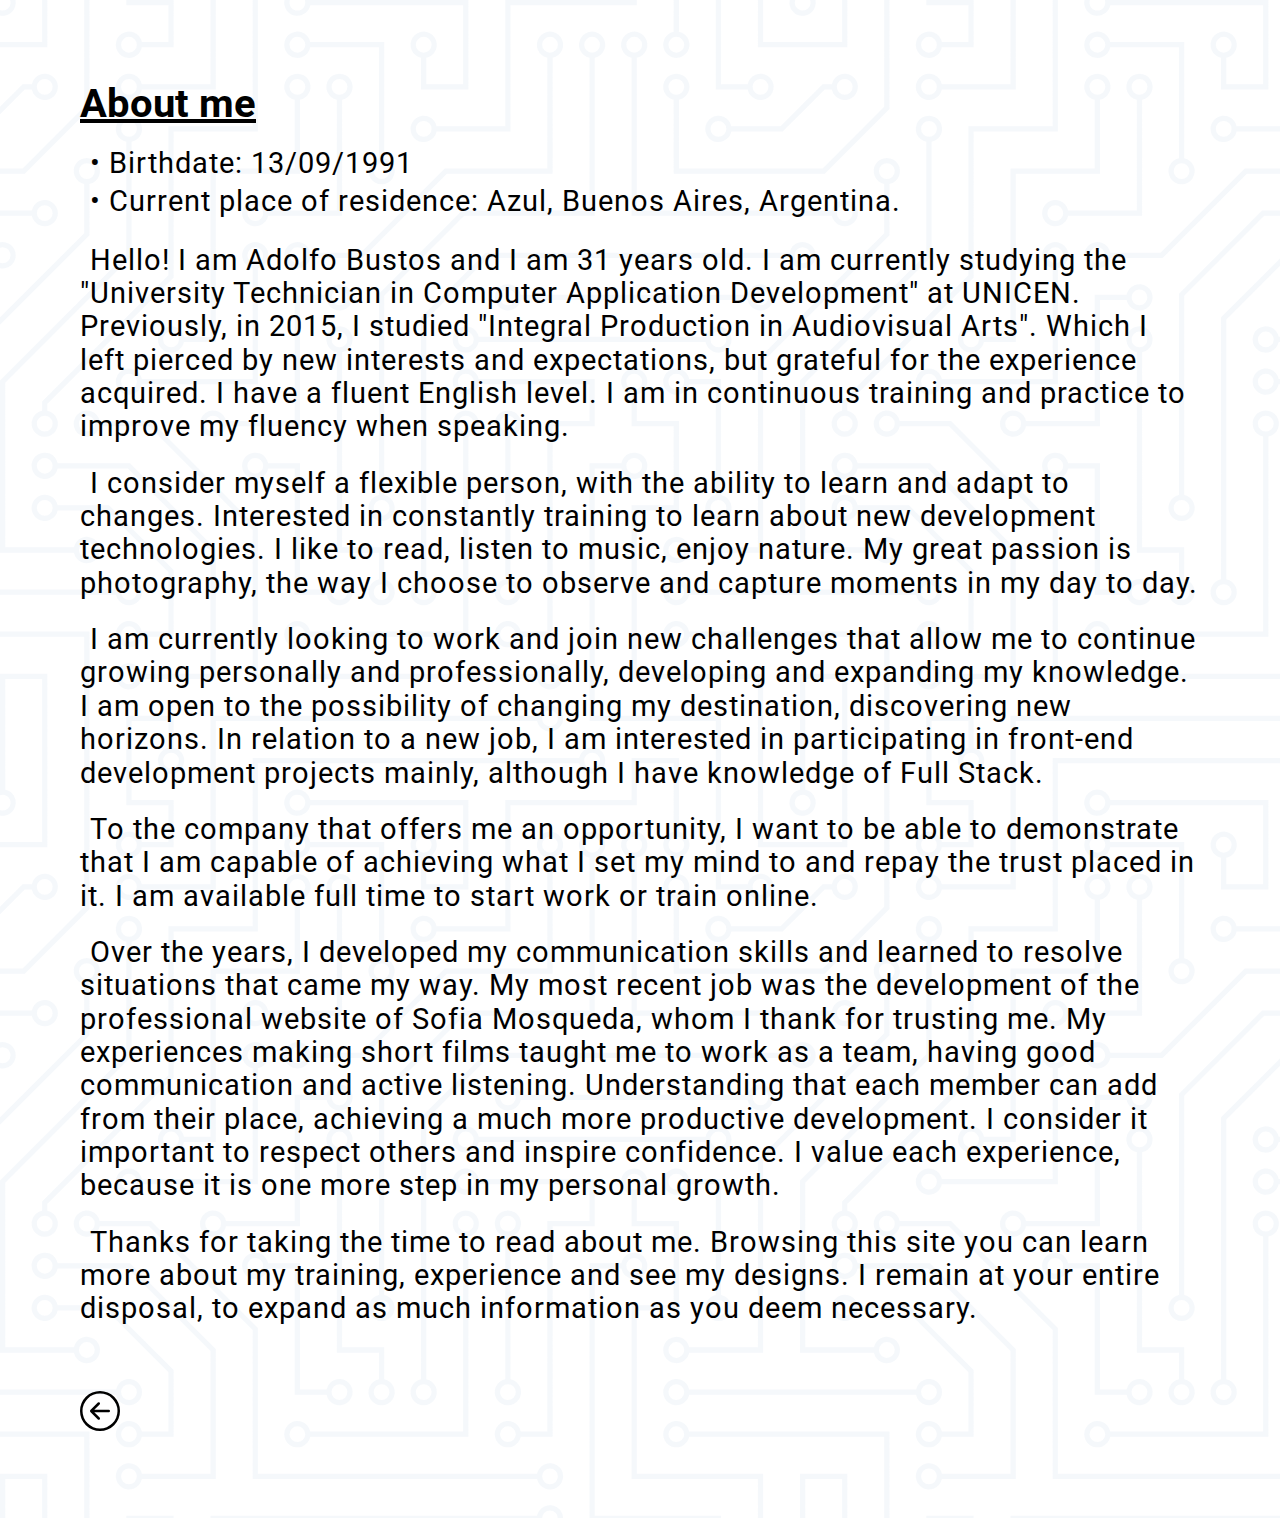
==== commit 8df2dea8: "mejoras diseño" ====
--- a/About-me.html
+++ b/About-me.html
@@ -25,69 +25,55 @@
                 <p>• Current place of residence: Azul, Buenos Aires, Argentina.</p>
             </hgroup>
             <hgroup>
-                <p>Hello! I am Adolfo Bustos and I am 31 years old.
-                </p>
-                <p>I am currently studying the "University Technician in Computer Application Development" at UNICEN.
+                <p>Hello! I am Adolfo Bustos and I am 31 years old. I am currently studying the "University Technician
+                    in Computer Application Development" at UNICEN.
                     Previously, in
                     2015, I studied "Integral Production in Audiovisual Arts". Which I left pierced by new interests and
                     expectations,
-                    but grateful for the experience acquired.
-                </p>
-                <p>I have a fluent English level. I am in continuous training and practice
+                    but grateful for the experience acquired. I have a fluent English level. I am in continuous training
+                    and practice
                     to improve my
-                    fluency when speaking.
-                </p>
+                    fluency when speaking.</p>
                 <br>
                 <p>I consider myself a flexible person, with the ability to learn and adapt to changes. Interested in
                     constantly
-                    training to learn about new development technologies.
-                </p>
-                <p>I like to read, listen to music, enjoy nature. My great passion is photography, the way I choose to
+                    training to learn about new development technologies. I like to read, listen to music, enjoy nature.
+                    My great passion is photography, the way I choose to
                     observe and
-                    capture moments in my day to day.
-                </p>
+                    capture moments in my day to day.</p>
                 <br>
                 <p>I am currently looking to work and join new challenges that allow me to continue growing personally
                     and
-                    professionally, developing and expanding my knowledge.
-                </p>
-                <p>I am open to the possibility of changing my destination, discovering new horizons.
-                </p>
-                <p>In relation to a new job, I am interested in participating in front-end development projects mainly,
+                    professionally, developing and expanding my knowledge. I am open to the possibility of changing my
+                    destination, discovering new horizons. In relation to a new job, I am interested in participating in
+                    front-end development projects mainly,
                     although I have
-                    knowledge of Full Stack.
-                </p>
+                    knowledge of Full Stack.</p>
                 <br>
                 <p>To the company that offers me an opportunity, I want to be able to demonstrate that I am capable of
                     achieving what I
-                    set my mind to and repay the trust placed in it.
-                </p>
-                <p>I am available full time to start work or train online.
-                </p>
+                    set my mind to and repay the trust placed in it. I am available full time to start work or train
+                    online.</p>
                 <br>
                 <p>Over the years, I developed my communication skills and learned to resolve situations that came my
-                    way.
-                </p>
-                <p>My most recent job was the development of the professional website of Sofia Mosqueda, whom I thank
-                    for trusting me.
-                </p>
-                <p>My experiences making short films taught me to work as a team, having good communication and active
+                    way. My most recent job was the development of the professional website of Sofia Mosqueda, whom I
+                    thank
+                    for trusting me. My experiences making short films taught me to work as a team, having good
+                    communication and active
                     listening.
-                    Understanding that each member can add from their place, achieving a much more productive development.
-                </p>
-                <p>I consider it important to respect others and inspire confidence. I value each experience, because it
+                    Understanding that each member can add from their place, achieving a much more productive
+                    development. I consider it important to respect others and inspire confidence. I value each
+                    experience, because it
                     is one more
-                    step in my personal growth.
-                </p>
+                    step in my personal growth.</p>
                 <br>
                 <p>Thanks for taking the time to read about me. Browsing this site you can learn more about my training,
                     experience and
                     see my designs. I remain at your entire disposal, to expand as much information as you deem
-                    necessary.
-                </p>
+                    necessary.</p>
             </hgroup>
         </div>
-        <!-- ASIDE -->
+        <!-- ASIDE 
         <aside class="marco">
             <figure class="border">
                 <img src="img/001.jpg" alt="image">
@@ -101,7 +87,7 @@
             <figure class="border">
                 <img src="img/004.jpg" alt="image">
             </figure>
-        </aside>
+        </aside> -->
     </div>
     <!-- BACK -->
     <div class="back">
--- a/css/style.css
+++ b/css/style.css
@@ -13,22 +13,11 @@
 }
 
 body.background {
-    background-color: #f7f7f7;
     background-image: url("data:image/svg+xml,%3Csvg xmlns='http://www.w3.org/2000/svg' viewBox='0 0 304 304' width='400' height='400'%3E%3Cpath fill='%23cddee9' fill-opacity='0.2' d='M44.1 224a5 5 0 1 1 0 2H0v-2h44.1zm160 48a5 5 0 1 1 0 2H82v-2h122.1zm57.8-46a5 5 0 1 1 0-2H304v2h-42.1zm0 16a5 5 0 1 1 0-2H304v2h-42.1zm6.2-114a5 5 0 1 1 0 2h-86.2a5 5 0 1 1 0-2h86.2zm-256-48a5 5 0 1 1 0 2H0v-2h12.1zm185.8 34a5 5 0 1 1 0-2h86.2a5 5 0 1 1 0 2h-86.2zM258 12.1a5 5 0 1 1-2 0V0h2v12.1zm-64 208a5 5 0 1 1-2 0v-54.2a5 5 0 1 1 2 0v54.2zm48-198.2V80h62v2h-64V21.9a5 5 0 1 1 2 0zm16 16V64h46v2h-48V37.9a5 5 0 1 1 2 0zm-128 96V208h16v12.1a5 5 0 1 1-2 0V210h-16v-76.1a5 5 0 1 1 2 0zm-5.9-21.9a5 5 0 1 1 0 2H114v48H85.9a5 5 0 1 1 0-2H112v-48h12.1zm-6.2 130a5 5 0 1 1 0-2H176v-74.1a5 5 0 1 1 2 0V242h-60.1zm-16-64a5 5 0 1 1 0-2H114v48h10.1a5 5 0 1 1 0 2H112v-48h-10.1zM66 284.1a5 5 0 1 1-2 0V274H50v30h-2v-32h18v12.1zM236.1 176a5 5 0 1 1 0 2H226v94h48v32h-2v-30h-48v-98h12.1zm25.8-30a5 5 0 1 1 0-2H274v44.1a5 5 0 1 1-2 0V146h-10.1zm-64 96a5 5 0 1 1 0-2H208v-80h16v-14h-42.1a5 5 0 1 1 0-2H226v18h-16v80h-12.1zm86.2-210a5 5 0 1 1 0 2H272V0h2v32h10.1zM98 101.9V146H53.9a5 5 0 1 1 0-2H96v-42.1a5 5 0 1 1 2 0zM53.9 34a5 5 0 1 1 0-2H80V0h2v34H53.9zm60.1 3.9V66H82v64H69.9a5 5 0 1 1 0-2H80V64h32V37.9a5 5 0 1 1 2 0zM101.9 82a5 5 0 1 1 0-2H128V37.9a5 5 0 1 1 2 0V82h-28.1zm16-64a5 5 0 1 1 0-2H146v44.1a5 5 0 1 1-2 0V18h-26.1zm102.2 270a5 5 0 1 1 0 2H98v14h-2v-16h124.1zM242 149.9V160h16v34h-16v62h48v48h-2v-46h-48v-66h16v-30h-16v-12.1a5 5 0 1 1 2 0zM53.9 18a5 5 0 1 1 0-2H64V2H48V0h18v18H53.9zm112 32a5 5 0 1 1 0-2H192V0h50v2h-48v48h-28.1zm-48-48a5 5 0 0 1-9.8-2h2.07a3 3 0 1 0 5.66 0H178v34h-18V21.9a5 5 0 1 1 2 0V32h14V2h-58.1zm0 96a5 5 0 1 1 0-2H137l32-32h39V21.9a5 5 0 1 1 2 0V66h-40.17l-32 32H117.9zm28.1 90.1a5 5 0 1 1-2 0v-76.51L175.59 80H224V21.9a5 5 0 1 1 2 0V82h-49.59L146 112.41v75.69zm16 32a5 5 0 1 1-2 0v-99.51L184.59 96H300.1a5 5 0 0 1 3.9-3.9v2.07a3 3 0 0 0 0 5.66v2.07a5 5 0 0 1-3.9-3.9H185.41L162 121.41v98.69zm-144-64a5 5 0 1 1-2 0v-3.51l48-48V48h32V0h2v50H66v55.41l-48 48v2.69zM50 53.9v43.51l-48 48V208h26.1a5 5 0 1 1 0 2H0v-65.41l48-48V53.9a5 5 0 1 1 2 0zm-16 16V89.41l-34 34v-2.82l32-32V69.9a5 5 0 1 1 2 0zM12.1 32a5 5 0 1 1 0 2H9.41L0 43.41V40.6L8.59 32h3.51zm265.8 18a5 5 0 1 1 0-2h18.69l7.41-7.41v2.82L297.41 50H277.9zm-16 160a5 5 0 1 1 0-2H288v-71.41l16-16v2.82l-14 14V210h-28.1zm-208 32a5 5 0 1 1 0-2H64v-22.59L40.59 194H21.9a5 5 0 1 1 0-2H41.41L66 216.59V242H53.9zm150.2 14a5 5 0 1 1 0 2H96v-56.6L56.6 162H37.9a5 5 0 1 1 0-2h19.5L98 200.6V256h106.1zm-150.2 2a5 5 0 1 1 0-2H80v-46.59L48.59 178H21.9a5 5 0 1 1 0-2H49.41L82 208.59V258H53.9zM34 39.8v1.61L9.41 66H0v-2h8.59L32 40.59V0h2v39.8zM2 300.1a5 5 0 0 1 3.9 3.9H3.83A3 3 0 0 0 0 302.17V256h18v48h-2v-46H2v42.1zM34 241v63h-2v-62H0v-2h34v1zM17 18H0v-2h16V0h2v18h-1zm273-2h14v2h-16V0h2v16zm-32 273v15h-2v-14h-14v14h-2v-16h18v1zM0 92.1A5.02 5.02 0 0 1 6 97a5 5 0 0 1-6 4.9v-2.07a3 3 0 1 0 0-5.66V92.1zM80 272h2v32h-2v-32zm37.9 32h-2.07a3 3 0 0 0-5.66 0h-2.07a5 5 0 0 1 9.8 0zM5.9 0A5.02 5.02 0 0 1 0 5.9V3.83A3 3 0 0 0 3.83 0H5.9zm294.2 0h2.07A3 3 0 0 0 304 3.83V5.9a5 5 0 0 1-3.9-5.9zm3.9 300.1v2.07a3 3 0 0 0-1.83 1.83h-2.07a5 5 0 0 1 3.9-3.9zM97 100a3 3 0 1 0 0-6 3 3 0 0 0 0 6zm0-16a3 3 0 1 0 0-6 3 3 0 0 0 0 6zm16 16a3 3 0 1 0 0-6 3 3 0 0 0 0 6zm16 16a3 3 0 1 0 0-6 3 3 0 0 0 0 6zm0 16a3 3 0 1 0 0-6 3 3 0 0 0 0 6zm-48 32a3 3 0 1 0 0-6 3 3 0 0 0 0 6zm16 16a3 3 0 1 0 0-6 3 3 0 0 0 0 6zm32 48a3 3 0 1 0 0-6 3 3 0 0 0 0 6zm-16 16a3 3 0 1 0 0-6 3 3 0 0 0 0 6zm32-16a3 3 0 1 0 0-6 3 3 0 0 0 0 6zm0-32a3 3 0 1 0 0-6 3 3 0 0 0 0 6zm16 32a3 3 0 1 0 0-6 3 3 0 0 0 0 6zm32 16a3 3 0 1 0 0-6 3 3 0 0 0 0 6zm0-16a3 3 0 1 0 0-6 3 3 0 0 0 0 6zm-16-64a3 3 0 1 0 0-6 3 3 0 0 0 0 6zm16 0a3 3 0 1 0 0-6 3 3 0 0 0 0 6zm16 96a3 3 0 1 0 0-6 3 3 0 0 0 0 6zm0 16a3 3 0 1 0 0-6 3 3 0 0 0 0 6zm16 16a3 3 0 1 0 0-6 3 3 0 0 0 0 6zm16-144a3 3 0 1 0 0-6 3 3 0 0 0 0 6zm0 32a3 3 0 1 0 0-6 3 3 0 0 0 0 6zm16-32a3 3 0 1 0 0-6 3 3 0 0 0 0 6zm16-16a3 3 0 1 0 0-6 3 3 0 0 0 0 6zm-96 0a3 3 0 1 0 0-6 3 3 0 0 0 0 6zm0 16a3 3 0 1 0 0-6 3 3 0 0 0 0 6zm16-32a3 3 0 1 0 0-6 3 3 0 0 0 0 6zm96 0a3 3 0 1 0 0-6 3 3 0 0 0 0 6zm-16-64a3 3 0 1 0 0-6 3 3 0 0 0 0 6zm16-16a3 3 0 1 0 0-6 3 3 0 0 0 0 6zm-32 0a3 3 0 1 0 0-6 3 3 0 0 0 0 6zm0-16a3 3 0 1 0 0-6 3 3 0 0 0 0 6zm-16 0a3 3 0 1 0 0-6 3 3 0 0 0 0 6zm-16 0a3 3 0 1 0 0-6 3 3 0 0 0 0 6zm-16 0a3 3 0 1 0 0-6 3 3 0 0 0 0 6zM49 36a3 3 0 1 0 0-6 3 3 0 0 0 0 6zm-32 0a3 3 0 1 0 0-6 3 3 0 0 0 0 6zm32 16a3 3 0 1 0 0-6 3 3 0 0 0 0 6zM33 68a3 3 0 1 0 0-6 3 3 0 0 0 0 6zm16-48a3 3 0 1 0 0-6 3 3 0 0 0 0 6zm0 240a3 3 0 1 0 0-6 3 3 0 0 0 0 6zm16 32a3 3 0 1 0 0-6 3 3 0 0 0 0 6zm-16-64a3 3 0 1 0 0-6 3 3 0 0 0 0 6zm0 16a3 3 0 1 0 0-6 3 3 0 0 0 0 6zm-16-32a3 3 0 1 0 0-6 3 3 0 0 0 0 6zm80-176a3 3 0 1 0 0-6 3 3 0 0 0 0 6zm16 0a3 3 0 1 0 0-6 3 3 0 0 0 0 6zm-16-16a3 3 0 1 0 0-6 3 3 0 0 0 0 6zm32 48a3 3 0 1 0 0-6 3 3 0 0 0 0 6zm16-16a3 3 0 1 0 0-6 3 3 0 0 0 0 6zm0-32a3 3 0 1 0 0-6 3 3 0 0 0 0 6zm112 176a3 3 0 1 0 0-6 3 3 0 0 0 0 6zm-16 16a3 3 0 1 0 0-6 3 3 0 0 0 0 6zm0 16a3 3 0 1 0 0-6 3 3 0 0 0 0 6zm0 16a3 3 0 1 0 0-6 3 3 0 0 0 0 6zM17 180a3 3 0 1 0 0-6 3 3 0 0 0 0 6zm0 16a3 3 0 1 0 0-6 3 3 0 0 0 0 6zm0-32a3 3 0 1 0 0-6 3 3 0 0 0 0 6zm16 0a3 3 0 1 0 0-6 3 3 0 0 0 0 6zM17 84a3 3 0 1 0 0-6 3 3 0 0 0 0 6zm32 64a3 3 0 1 0 0-6 3 3 0 0 0 0 6zm16-16a3 3 0 1 0 0-6 3 3 0 0 0 0 6z'%3E%3C/path%3E%3C/svg%3E");
 }
 
 h1, h2, h3, h4, p {
     font-family: Arial, Helvetica, sans-serif;
-}
-
-h1 {
-    font-family: 'Caveat', cursive;
-    font-size: 50px;
-    letter-spacing: 4px;
-    font-weight: bold;
-    text-align: center;
-    text-shadow: 1px 2px white;
-    color: #2980B9;
 }
 
 h2, h3, h4, p {
@@ -78,6 +67,15 @@
     text-align: center;
 }
 
+div {
+    width: 100%;
+}
+
+hgroup {
+    width: 100%;
+    margin-bottom: 20px;
+}
+
 .contenedor {
     display: flex;
     width: 100%;
@@ -92,49 +90,130 @@
     text-align: center;
     padding: 5px;
     margin-inline: 20px;
-    background-color: #1CB5E0;
-    background: linear-gradient(to right, #1CB5E0, #ffffff);
-}
-
-#img-header {
-    width: 300px;
-    height: auto;
-    top: 0px;
+}
+
+h1 {
+    font-family: system-ui, -apple-system, BlinkMacSystemFont, 'Segoe UI', Roboto, Oxygen, Ubuntu, Cantarell, 'Open Sans', 'Helvetica Neue', sans-serif;
+    font-size: 50px;
+    letter-spacing: 1px;
+    color: transparent;
+    position: absolute;
+}
+
+.h1-border {
+    color: transparent;
+    -webkit-text-stroke: 2px #bfbfbf;
+}
+
+.h1-animation {
+    color: rgb(0, 0, 70, 0.8);
+    animation: h1-animation 3s ease-in-out infinite;
+}
+
+@keyframes h1-animation {
+    0%, 100% {
+        clip-path: polygon(0% 47%,
+                10% 48%,
+                33% 54%,
+                54% 60%,
+                70% 61%,
+                84% 59%,
+                100% 52%,
+                100% 100%,
+                0% 100%);
+    }
+
+    50% {
+        clip-path: polygon(0% 60%,
+                15% 65%,
+                34% 66%,
+                51% 62%,
+                67% 50%,
+                84% 45%,
+                100% 46%,
+                100% 100%,
+                0% 100%);
+    }
+}
+
+header hgroup {
+    margin-top: 52px;
 }
 
 h4 {
+    font-family: 'Caveat';
     font-size: 24px;
-    text-align: center;
+    letter-spacing: 2px;
     padding-top: 10px;
     padding-bottom: 10px;
-    text-shadow: 1px 2px white;
-    color: #2980B9;
-}
-
-header a {
-    color: black;
-}
-
-.btn_menu {
-    clear: both;
+    text-shadow: 1px 2px #bfbfbf;
+    color: rgb(0, 0, 70, 0.8);
+}
+
+header hgroup h3 {
+    color: white;
+}
+
+header hgroup div {
+    padding: 10px;
+    margin-top: 10px;
 }
 
 nav {
     max-width: 400px;
+    padding: 20px;
+}
+
+nav.navegacion {
+    width: 100%;
+    display: flex;
+    flex-direction: column;
+    align-items: center;
+    justify-content: center;
+}
+
+ul {
+    position: relative;
+    display: flex;
+    flex-direction: column;
+    gap: 30px;
+}
+
+ul li {
+    position: relative;
+    list-style: none;
+}
+
+ul li a {
+    position: relative;
+    text-decoration: none;
+    font-family: 'poppins', sans-serif;
+    font-weight: bold;
+    font-size: 30px;
+    letter-spacing: 2px;
+    line-height: 1, 15;
+    text-transform: uppercase;
+    color: transparent;
+    -webkit-text-stroke: 1px white;
+}
+
+.redes {
+    width: 100%;
+    display: flex;
+    flex-direction: column;
     margin: 20px;
-    margin-bottom: 0px;
-}
-
-nav.navegacion {
-    display: none;
-    width: 100%;
-    flex-direction: column;
-    text-align: center;
-    align-items: center;
-}
-
-nav.navegacion.show {
-    display: flex;
+}
+
+.redes a {
+    font-size: 18px;
+    font-weight: bold;
+    padding: 10px 15px;
+    color: white;
+}
+
+.redes a:hover {
+    color: white;
+    text-decoration: underline;
 }
 
 button {
@@ -156,30 +235,6 @@
     background-color: #2980B9;
 }
 
-.redes {
-    display: flex;
-    width: 100%;
-    flex-direction: column;
-    margin: 20px;
-}
-
-.redes a {
-    font-size: 18px;
-    font-weight: bold;
-    padding: 10px 15px;
-    color: #ffffff;
-}
-
-.redes a:hover {
-    color: #ffffff;
-    text-decoration: underline;
-}
-
-hgroup {
-    width: 100%;
-    margin-bottom: 20px;
-}
-
 figure {
     font-size: 19px;
     font-weight: bold;
@@ -211,7 +266,6 @@
     padding-top: 20px;
     padding-bottom: 20px;
     margin-bottom: 25px;
-    border-top: 5px solid #bfbfbf;
     align-items: center;
     text-align: center;
 }
@@ -220,14 +274,6 @@
     display: flex;
     flex-direction: row;
     overflow-x: scroll;
-}
-
-div.certificados {
-    display: flex;
-    width: 100%;
-    flex-direction: column;
-    align-items: center;
-    margin-top: 20px;
 }
 
 aside.marco {
@@ -246,13 +292,6 @@
     margin: 20px;
 }
 
-div.certificados img {
-    max-width: 200px;
-    max-height: auto;
-    margin-bottom: 20px;
-    margin-inline: 20px;
-}
-
 aside.marco img {
     max-width: 150px;
     max-height: auto;
@@ -266,10 +305,6 @@
     transform: scale(2);
 }
 
-div.certificados img.zoom:hover {
-    transform: scale(2);
-}
-
 .language {
     width: 100%;
     max-width: 400px;
@@ -289,10 +324,13 @@
     text-decoration: underline;
 }
 
+.back {
+    margin-top: 40px;
+}
+
 @media (min-width: 800px) and (orientation: landscape) {
 
     body.background {
-        background-color: #f7f7f7;
         background-image: url("data:image/svg+xml,%3Csvg xmlns='http://www.w3.org/2000/svg' viewBox='0 0 304 304' width='800' height='800'%3E%3Cpath fill='%23cddee9' fill-opacity='0.2' d='M44.1 224a5 5 0 1 1 0 2H0v-2h44.1zm160 48a5 5 0 1 1 0 2H82v-2h122.1zm57.8-46a5 5 0 1 1 0-2H304v2h-42.1zm0 16a5 5 0 1 1 0-2H304v2h-42.1zm6.2-114a5 5 0 1 1 0 2h-86.2a5 5 0 1 1 0-2h86.2zm-256-48a5 5 0 1 1 0 2H0v-2h12.1zm185.8 34a5 5 0 1 1 0-2h86.2a5 5 0 1 1 0 2h-86.2zM258 12.1a5 5 0 1 1-2 0V0h2v12.1zm-64 208a5 5 0 1 1-2 0v-54.2a5 5 0 1 1 2 0v54.2zm48-198.2V80h62v2h-64V21.9a5 5 0 1 1 2 0zm16 16V64h46v2h-48V37.9a5 5 0 1 1 2 0zm-128 96V208h16v12.1a5 5 0 1 1-2 0V210h-16v-76.1a5 5 0 1 1 2 0zm-5.9-21.9a5 5 0 1 1 0 2H114v48H85.9a5 5 0 1 1 0-2H112v-48h12.1zm-6.2 130a5 5 0 1 1 0-2H176v-74.1a5 5 0 1 1 2 0V242h-60.1zm-16-64a5 5 0 1 1 0-2H114v48h10.1a5 5 0 1 1 0 2H112v-48h-10.1zM66 284.1a5 5 0 1 1-2 0V274H50v30h-2v-32h18v12.1zM236.1 176a5 5 0 1 1 0 2H226v94h48v32h-2v-30h-48v-98h12.1zm25.8-30a5 5 0 1 1 0-2H274v44.1a5 5 0 1 1-2 0V146h-10.1zm-64 96a5 5 0 1 1 0-2H208v-80h16v-14h-42.1a5 5 0 1 1 0-2H226v18h-16v80h-12.1zm86.2-210a5 5 0 1 1 0 2H272V0h2v32h10.1zM98 101.9V146H53.9a5 5 0 1 1 0-2H96v-42.1a5 5 0 1 1 2 0zM53.9 34a5 5 0 1 1 0-2H80V0h2v34H53.9zm60.1 3.9V66H82v64H69.9a5 5 0 1 1 0-2H80V64h32V37.9a5 5 0 1 1 2 0zM101.9 82a5 5 0 1 1 0-2H128V37.9a5 5 0 1 1 2 0V82h-28.1zm16-64a5 5 0 1 1 0-2H146v44.1a5 5 0 1 1-2 0V18h-26.1zm102.2 270a5 5 0 1 1 0 2H98v14h-2v-16h124.1zM242 149.9V160h16v34h-16v62h48v48h-2v-46h-48v-66h16v-30h-16v-12.1a5 5 0 1 1 2 0zM53.9 18a5 5 0 1 1 0-2H64V2H48V0h18v18H53.9zm112 32a5 5 0 1 1 0-2H192V0h50v2h-48v48h-28.1zm-48-48a5 5 0 0 1-9.8-2h2.07a3 3 0 1 0 5.66 0H178v34h-18V21.9a5 5 0 1 1 2 0V32h14V2h-58.1zm0 96a5 5 0 1 1 0-2H137l32-32h39V21.9a5 5 0 1 1 2 0V66h-40.17l-32 32H117.9zm28.1 90.1a5 5 0 1 1-2 0v-76.51L175.59 80H224V21.9a5 5 0 1 1 2 0V82h-49.59L146 112.41v75.69zm16 32a5 5 0 1 1-2 0v-99.51L184.59 96H300.1a5 5 0 0 1 3.9-3.9v2.07a3 3 0 0 0 0 5.66v2.07a5 5 0 0 1-3.9-3.9H185.41L162 121.41v98.69zm-144-64a5 5 0 1 1-2 0v-3.51l48-48V48h32V0h2v50H66v55.41l-48 48v2.69zM50 53.9v43.51l-48 48V208h26.1a5 5 0 1 1 0 2H0v-65.41l48-48V53.9a5 5 0 1 1 2 0zm-16 16V89.41l-34 34v-2.82l32-32V69.9a5 5 0 1 1 2 0zM12.1 32a5 5 0 1 1 0 2H9.41L0 43.41V40.6L8.59 32h3.51zm265.8 18a5 5 0 1 1 0-2h18.69l7.41-7.41v2.82L297.41 50H277.9zm-16 160a5 5 0 1 1 0-2H288v-71.41l16-16v2.82l-14 14V210h-28.1zm-208 32a5 5 0 1 1 0-2H64v-22.59L40.59 194H21.9a5 5 0 1 1 0-2H41.41L66 216.59V242H53.9zm150.2 14a5 5 0 1 1 0 2H96v-56.6L56.6 162H37.9a5 5 0 1 1 0-2h19.5L98 200.6V256h106.1zm-150.2 2a5 5 0 1 1 0-2H80v-46.59L48.59 178H21.9a5 5 0 1 1 0-2H49.41L82 208.59V258H53.9zM34 39.8v1.61L9.41 66H0v-2h8.59L32 40.59V0h2v39.8zM2 300.1a5 5 0 0 1 3.9 3.9H3.83A3 3 0 0 0 0 302.17V256h18v48h-2v-46H2v42.1zM34 241v63h-2v-62H0v-2h34v1zM17 18H0v-2h16V0h2v18h-1zm273-2h14v2h-16V0h2v16zm-32 273v15h-2v-14h-14v14h-2v-16h18v1zM0 92.1A5.02 5.02 0 0 1 6 97a5 5 0 0 1-6 4.9v-2.07a3 3 0 1 0 0-5.66V92.1zM80 272h2v32h-2v-32zm37.9 32h-2.07a3 3 0 0 0-5.66 0h-2.07a5 5 0 0 1 9.8 0zM5.9 0A5.02 5.02 0 0 1 0 5.9V3.83A3 3 0 0 0 3.83 0H5.9zm294.2 0h2.07A3 3 0 0 0 304 3.83V5.9a5 5 0 0 1-3.9-5.9zm3.9 300.1v2.07a3 3 0 0 0-1.83 1.83h-2.07a5 5 0 0 1 3.9-3.9zM97 100a3 3 0 1 0 0-6 3 3 0 0 0 0 6zm0-16a3 3 0 1 0 0-6 3 3 0 0 0 0 6zm16 16a3 3 0 1 0 0-6 3 3 0 0 0 0 6zm16 16a3 3 0 1 0 0-6 3 3 0 0 0 0 6zm0 16a3 3 0 1 0 0-6 3 3 0 0 0 0 6zm-48 32a3 3 0 1 0 0-6 3 3 0 0 0 0 6zm16 16a3 3 0 1 0 0-6 3 3 0 0 0 0 6zm32 48a3 3 0 1 0 0-6 3 3 0 0 0 0 6zm-16 16a3 3 0 1 0 0-6 3 3 0 0 0 0 6zm32-16a3 3 0 1 0 0-6 3 3 0 0 0 0 6zm0-32a3 3 0 1 0 0-6 3 3 0 0 0 0 6zm16 32a3 3 0 1 0 0-6 3 3 0 0 0 0 6zm32 16a3 3 0 1 0 0-6 3 3 0 0 0 0 6zm0-16a3 3 0 1 0 0-6 3 3 0 0 0 0 6zm-16-64a3 3 0 1 0 0-6 3 3 0 0 0 0 6zm16 0a3 3 0 1 0 0-6 3 3 0 0 0 0 6zm16 96a3 3 0 1 0 0-6 3 3 0 0 0 0 6zm0 16a3 3 0 1 0 0-6 3 3 0 0 0 0 6zm16 16a3 3 0 1 0 0-6 3 3 0 0 0 0 6zm16-144a3 3 0 1 0 0-6 3 3 0 0 0 0 6zm0 32a3 3 0 1 0 0-6 3 3 0 0 0 0 6zm16-32a3 3 0 1 0 0-6 3 3 0 0 0 0 6zm16-16a3 3 0 1 0 0-6 3 3 0 0 0 0 6zm-96 0a3 3 0 1 0 0-6 3 3 0 0 0 0 6zm0 16a3 3 0 1 0 0-6 3 3 0 0 0 0 6zm16-32a3 3 0 1 0 0-6 3 3 0 0 0 0 6zm96 0a3 3 0 1 0 0-6 3 3 0 0 0 0 6zm-16-64a3 3 0 1 0 0-6 3 3 0 0 0 0 6zm16-16a3 3 0 1 0 0-6 3 3 0 0 0 0 6zm-32 0a3 3 0 1 0 0-6 3 3 0 0 0 0 6zm0-16a3 3 0 1 0 0-6 3 3 0 0 0 0 6zm-16 0a3 3 0 1 0 0-6 3 3 0 0 0 0 6zm-16 0a3 3 0 1 0 0-6 3 3 0 0 0 0 6zm-16 0a3 3 0 1 0 0-6 3 3 0 0 0 0 6zM49 36a3 3 0 1 0 0-6 3 3 0 0 0 0 6zm-32 0a3 3 0 1 0 0-6 3 3 0 0 0 0 6zm32 16a3 3 0 1 0 0-6 3 3 0 0 0 0 6zM33 68a3 3 0 1 0 0-6 3 3 0 0 0 0 6zm16-48a3 3 0 1 0 0-6 3 3 0 0 0 0 6zm0 240a3 3 0 1 0 0-6 3 3 0 0 0 0 6zm16 32a3 3 0 1 0 0-6 3 3 0 0 0 0 6zm-16-64a3 3 0 1 0 0-6 3 3 0 0 0 0 6zm0 16a3 3 0 1 0 0-6 3 3 0 0 0 0 6zm-16-32a3 3 0 1 0 0-6 3 3 0 0 0 0 6zm80-176a3 3 0 1 0 0-6 3 3 0 0 0 0 6zm16 0a3 3 0 1 0 0-6 3 3 0 0 0 0 6zm-16-16a3 3 0 1 0 0-6 3 3 0 0 0 0 6zm32 48a3 3 0 1 0 0-6 3 3 0 0 0 0 6zm16-16a3 3 0 1 0 0-6 3 3 0 0 0 0 6zm0-32a3 3 0 1 0 0-6 3 3 0 0 0 0 6zm112 176a3 3 0 1 0 0-6 3 3 0 0 0 0 6zm-16 16a3 3 0 1 0 0-6 3 3 0 0 0 0 6zm0 16a3 3 0 1 0 0-6 3 3 0 0 0 0 6zm0 16a3 3 0 1 0 0-6 3 3 0 0 0 0 6zM17 180a3 3 0 1 0 0-6 3 3 0 0 0 0 6zm0 16a3 3 0 1 0 0-6 3 3 0 0 0 0 6zm0-32a3 3 0 1 0 0-6 3 3 0 0 0 0 6zm16 0a3 3 0 1 0 0-6 3 3 0 0 0 0 6zM17 84a3 3 0 1 0 0-6 3 3 0 0 0 0 6zm32 64a3 3 0 1 0 0-6 3 3 0 0 0 0 6zm16-16a3 3 0 1 0 0-6 3 3 0 0 0 0 6z'%3E%3C/path%3E%3C/svg%3E");
     }
 
@@ -300,16 +338,28 @@
         flex-direction: row;
     }
 
-    .btn_menu {
-        display: none;
-    }
-
     nav {
         max-width: 800px;
     }
 
-    nav.navegacion {
-        display: block;
+    ul li a:hover {
+        color: transparent;
+    }
+
+    ul li a::before {
+        content: attr(data-text);
+        position: absolute;
+        color: var(--clr);
+        width: 0;
+        overflow: hidden;
+        transition: 1s;
+        border-right: 8px solid var(--clr);
+        -webkit-text-stroke: 1px var(--clr);
+    }
+
+    ul li a:hover::before {
+        width: 100%;
+        filter: drop-shadow(0 0 25px var(--clr));
     }
 
     footer {
@@ -328,12 +378,6 @@
         overflow-x: auto;
     }
 
-    div.certificados {
-        flex-direction: row;
-        margin-bottom: none;
-        justify-content: center;
-    }
-
     aside.marco {
         display: flex;
         justify-content: center;
@@ -362,16 +406,16 @@
         font-size: 24px;
     }
 
+    ul li a {
+        font-size: 35px;
+    }
+
     button a {
         font-size: 30px;
     }
 
     button {
         max-width: 400px;
-    }
-
-    div.certificados img {
-        max-width: 300px;
     }
 
     aside.marco img {
@@ -400,6 +444,10 @@
         font-size: 29px;
     }
 
+    ul li a {
+        font-size: 40px;
+    }
+
     button a {
         font-size: 35px;
     }
@@ -419,74 +467,11 @@
     div.carrete img {
         max-width: 400px;
     }
-
-    div.certificados img {
-        max-width: 400px;
-    }
-}
-
-/* ANIMATION HEADER */
-:root {
-    --angle: 45deg;
-    --opacity: 0.5;
-}
-
-*,
-*::before,
-*::after {
-    box-sizing: border-box;
-}
-
-.animation-header {
-    --border-size: 5px;
-    border-radius: 20px;
-    border: var(--border-size) dotted transparent;
-    background-image: linear-gradient(to right,
-            rgb(255 255 255 / var(--opacity)),
-            rgb(255 255 255 / var(--opacity))),
-        conic-gradient(from var(--angle),
-            #FCBF81 0deg 90deg,
-            #F8997C 90deg 180deg,
-            #E55600 180deg 270deg,
-            #00A99D 270deg 360deg);
-    background-origin: border-box;
-    background-clip: padding-box, border-box;
-}
-
-@supports (background: paint(houdini)) {
-
-    @property --opacity {
-        syntax: "<number>";
-        initial-value: 0.5;
-        inherits: false;
-    }
-
-    @property --angle {
-        syntax: "<angle>";
-        initial-value: 0deg;
-        inherits: false;
-    }
-
-    @keyframes opacityChange {
-        to {
-            --opacity: 1;
-        }
-    }
-
-    @keyframes rotate {
-        to {
-            --angle: 360deg;
-        }
-    }
-
-    .animation-header {
-        animation: rotate 4s linear infinite, opacityChange 3s infinite alternate;
-    }
 }
 
 /* BORDER */
 .border {
-    border: 2px solid #e9c46a;
+    border: 2px solid #92cdc5;
     border-radius: 20px;
     position: relative;
     margin: 10px;
@@ -498,10 +483,58 @@
     position: absolute;
     inset: -10px;
     border: 3px solid #0000;
-    border-image: linear-gradient(-45deg, #e76f51 30%, #0000 0 70%, #f4a261 0) 10;
+    border-image: linear-gradient(-45deg, #55b1a5 30%, #0000 0 70%, #77c1b7 0) 10;
 }
 
 .border:after {
     inset: -20px;
-    border-image: linear-gradient(-45deg, #619b8a 20%, #0000 0 80%, #619b8a 0) 10;
-}+    border-image: linear-gradient(-45deg, #2a9d8f 20%, #0000 0 80%, #2a9d8f 0) 10;
+}
+
+/* ANIMATION BORDER */
+:root {
+    --angle: 45deg;
+}
+
+*,
+*::before,
+*::after {
+    box-sizing: border-box;
+}
+
+.animation-border {
+    --border-size: 2px;
+    border: var(--border-size) solid transparent;
+
+    border-image: conic-gradient(from var(--angle),
+            #92cdc5 0deg 90deg,
+            #77c1b7 90deg 180deg,
+            #55b1a5 180deg 270deg,
+            #2a9d8f 270deg 360deg) 1 stretch;
+}
+
+@supports (background: paint(houdini)) {
+
+    @property --angle {
+        syntax: "<angle>";
+        initial-value: 0deg;
+        inherits: false;
+    }
+
+    @keyframes rotate {
+        to {
+            --angle: 360deg;
+        }
+    }
+
+    .animation-border {
+        animation: rotate 4s linear infinite;
+    }
+}
+
+/*
+#img-header {
+    width: 300px;
+    height: auto;
+    top: 0px;
+}*/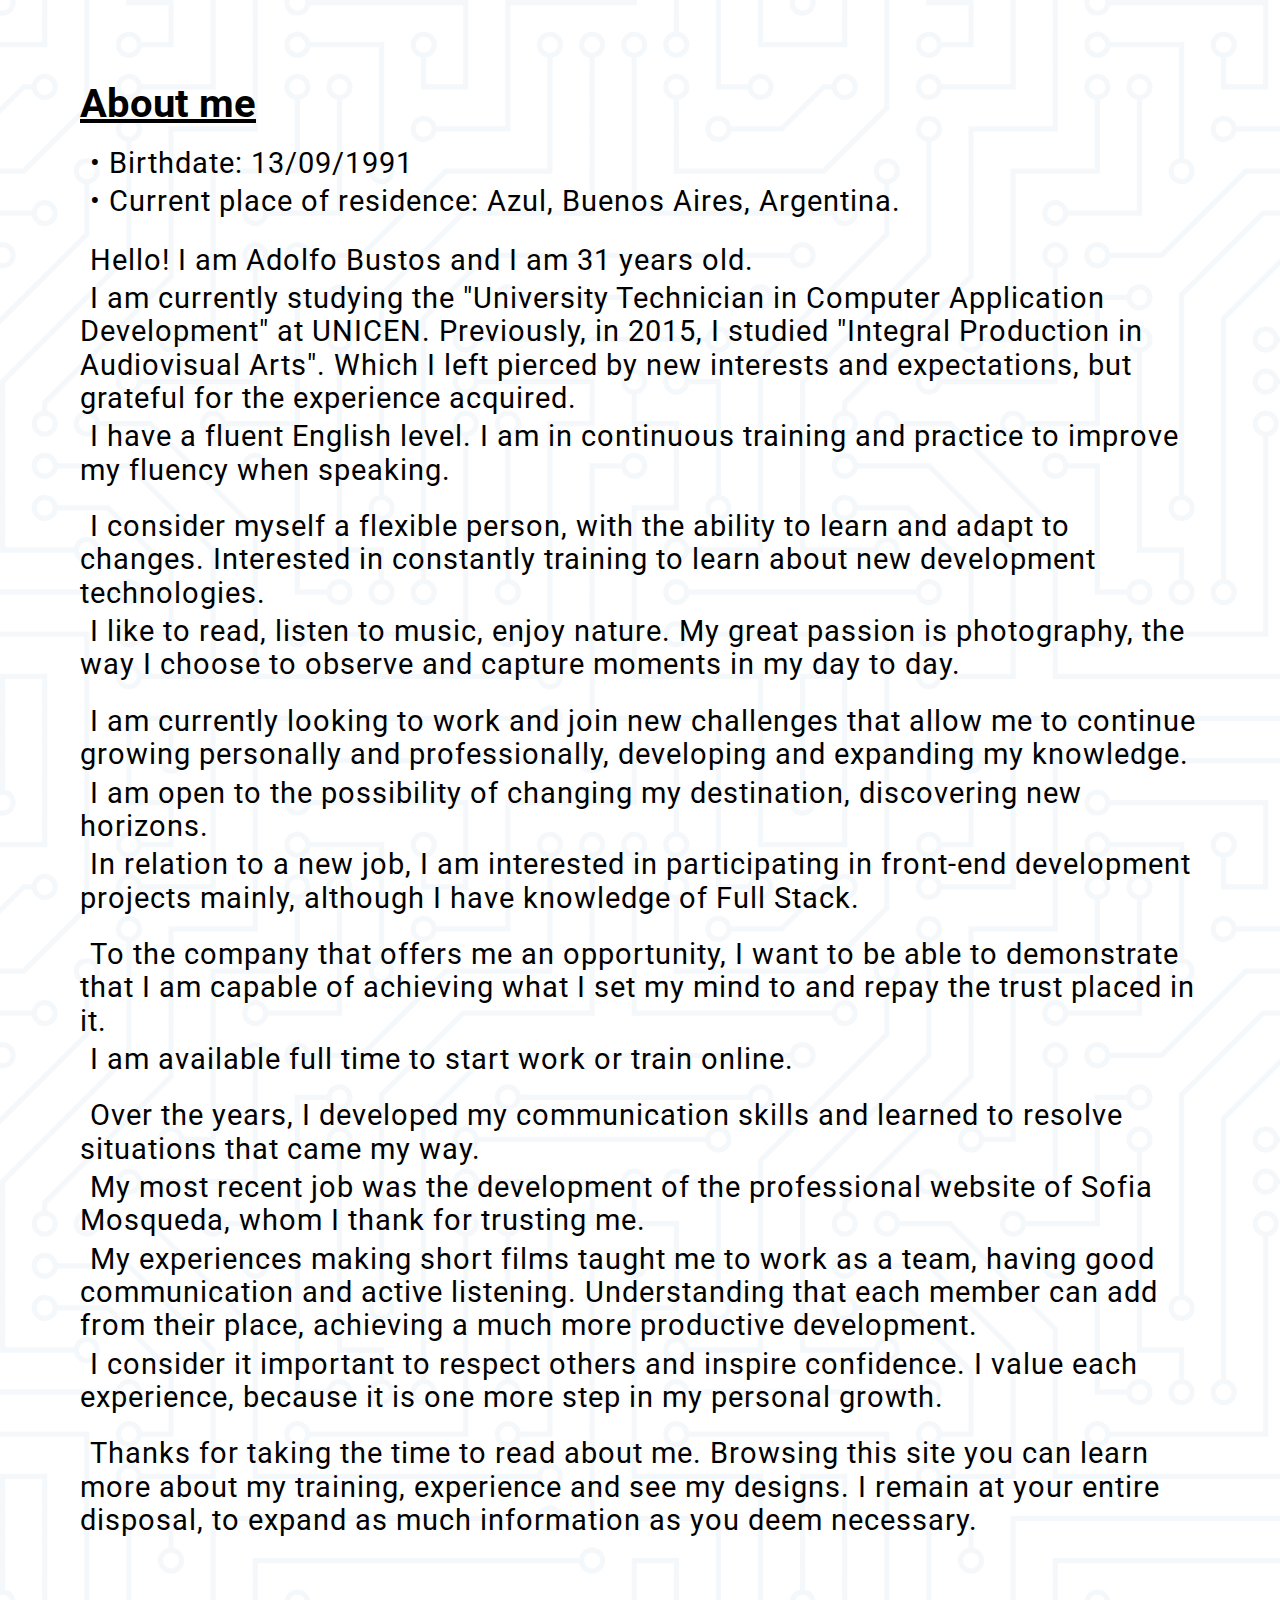
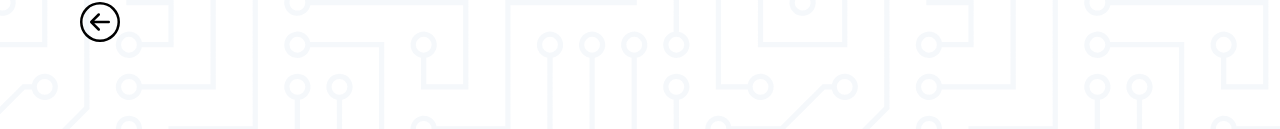
==== commit bf6d1edb: "detalle" ====
--- a/About-me.html
+++ b/About-me.html
@@ -25,52 +25,67 @@
                 <p>• Current place of residence: Azul, Buenos Aires, Argentina.</p>
             </hgroup>
             <hgroup>
-                <p>Hello! I am Adolfo Bustos and I am 31 years old. I am currently studying the "University Technician
-                    in Computer Application Development" at UNICEN.
+                <p>Hello! I am Adolfo Bustos and I am 31 years old.
+                </p>
+                <p>I am currently studying the "University Technician in Computer Application Development" at UNICEN.
                     Previously, in
                     2015, I studied "Integral Production in Audiovisual Arts". Which I left pierced by new interests and
                     expectations,
-                    but grateful for the experience acquired. I have a fluent English level. I am in continuous training
-                    and practice
+                    but grateful for the experience acquired.
+                </p>
+                <p>I have a fluent English level. I am in continuous training and practice
                     to improve my
-                    fluency when speaking.</p>
+                    fluency when speaking.
+                </p>
                 <br>
                 <p>I consider myself a flexible person, with the ability to learn and adapt to changes. Interested in
                     constantly
-                    training to learn about new development technologies. I like to read, listen to music, enjoy nature.
-                    My great passion is photography, the way I choose to
+                    training to learn about new development technologies.
+                </p>
+                <p>I like to read, listen to music, enjoy nature. My great passion is photography, the way I choose to
                     observe and
-                    capture moments in my day to day.</p>
+                    capture moments in my day to day.
+                </p>
                 <br>
                 <p>I am currently looking to work and join new challenges that allow me to continue growing personally
                     and
-                    professionally, developing and expanding my knowledge. I am open to the possibility of changing my
-                    destination, discovering new horizons. In relation to a new job, I am interested in participating in
-                    front-end development projects mainly,
+                    professionally, developing and expanding my knowledge.
+                </p>
+                <p>I am open to the possibility of changing my destination, discovering new horizons.
+                </p>
+                <p>In relation to a new job, I am interested in participating in front-end development projects mainly,
                     although I have
-                    knowledge of Full Stack.</p>
+                    knowledge of Full Stack.
+                </p>
                 <br>
                 <p>To the company that offers me an opportunity, I want to be able to demonstrate that I am capable of
                     achieving what I
-                    set my mind to and repay the trust placed in it. I am available full time to start work or train
-                    online.</p>
+                    set my mind to and repay the trust placed in it.
+                </p>
+                <p>I am available full time to start work or train online.
+                </p>
                 <br>
                 <p>Over the years, I developed my communication skills and learned to resolve situations that came my
-                    way. My most recent job was the development of the professional website of Sofia Mosqueda, whom I
-                    thank
-                    for trusting me. My experiences making short films taught me to work as a team, having good
-                    communication and active
+                    way.
+                </p>
+                <p>My most recent job was the development of the professional website of Sofia Mosqueda, whom I thank
+                    for trusting me.
+                </p>
+                <p>My experiences making short films taught me to work as a team, having good communication and active
                     listening.
                     Understanding that each member can add from their place, achieving a much more productive
-                    development. I consider it important to respect others and inspire confidence. I value each
-                    experience, because it
+                    development.
+                </p>
+                <p>I consider it important to respect others and inspire confidence. I value each experience, because it
                     is one more
-                    step in my personal growth.</p>
+                    step in my personal growth.
+                </p>
                 <br>
                 <p>Thanks for taking the time to read about me. Browsing this site you can learn more about my training,
                     experience and
                     see my designs. I remain at your entire disposal, to expand as much information as you deem
-                    necessary.</p>
+                    necessary.
+                </p>
             </hgroup>
         </div>
         <!-- ASIDE 
--- a/css/style.css
+++ b/css/style.css
@@ -94,10 +94,20 @@
 
 h1 {
     font-family: system-ui, -apple-system, BlinkMacSystemFont, 'Segoe UI', Roboto, Oxygen, Ubuntu, Cantarell, 'Open Sans', 'Helvetica Neue', sans-serif;
-    font-size: 50px;
+    font-size: 4vw;
     letter-spacing: 1px;
     color: transparent;
     position: absolute;
+}
+
+.developer {
+    margin-top: calc(4vw + 1em);
+}
+
+@media (max-width: 480px) {
+    h1 {
+        font-size: 8vw;
+    }
 }
 
 .h1-border {
@@ -136,10 +146,6 @@
     }
 }
 
-header hgroup {
-    margin-top: 52px;
-}
-
 h4 {
     font-family: 'Caveat';
     font-size: 24px;
@@ -390,10 +396,6 @@
         margin: 40px;
     }
 
-    h1 {
-        font-size: 60px;
-    }
-
     h2, h4 {
         font-size: 30px;
     }
@@ -426,10 +428,6 @@
 @media (min-height: 900px) and (orientation: landscape) {
     body {
         margin: 80px;
-    }
-
-    h1 {
-        font-size: 80px;
     }
 
     h2, h4 {
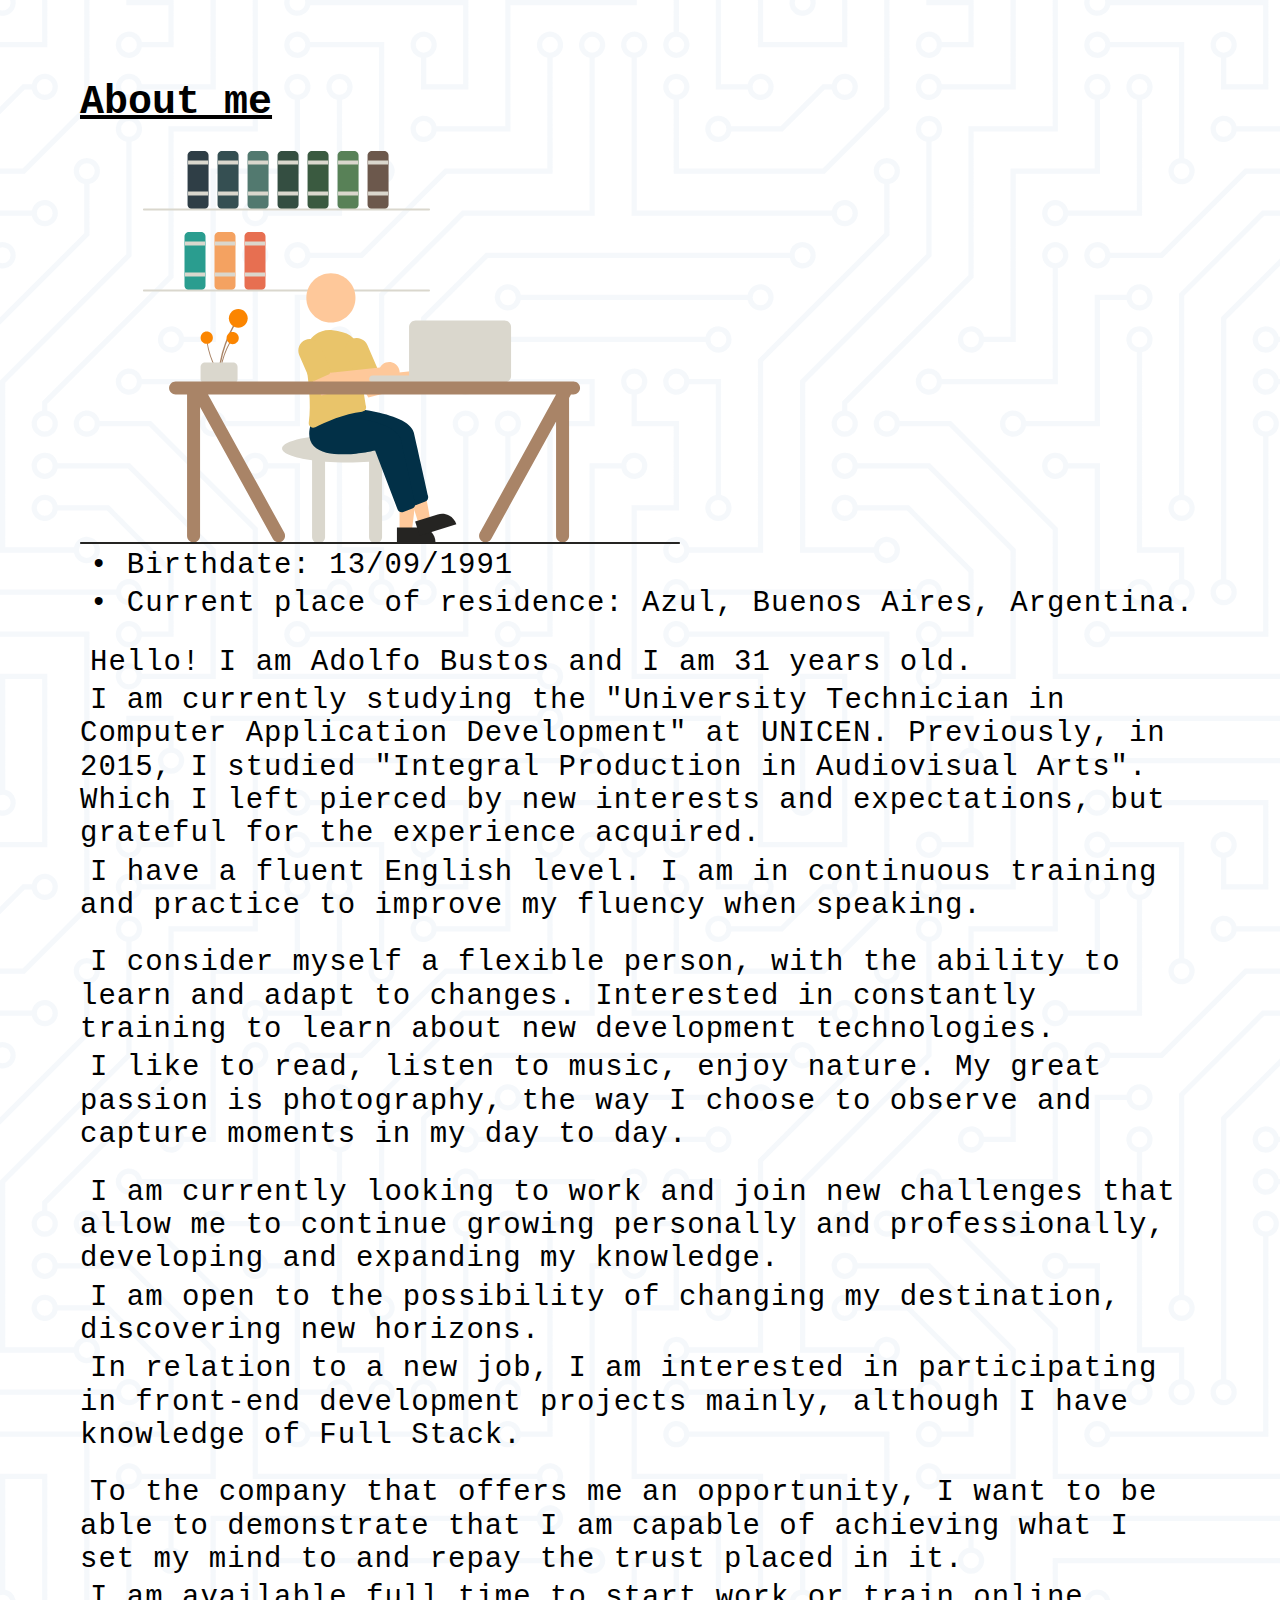
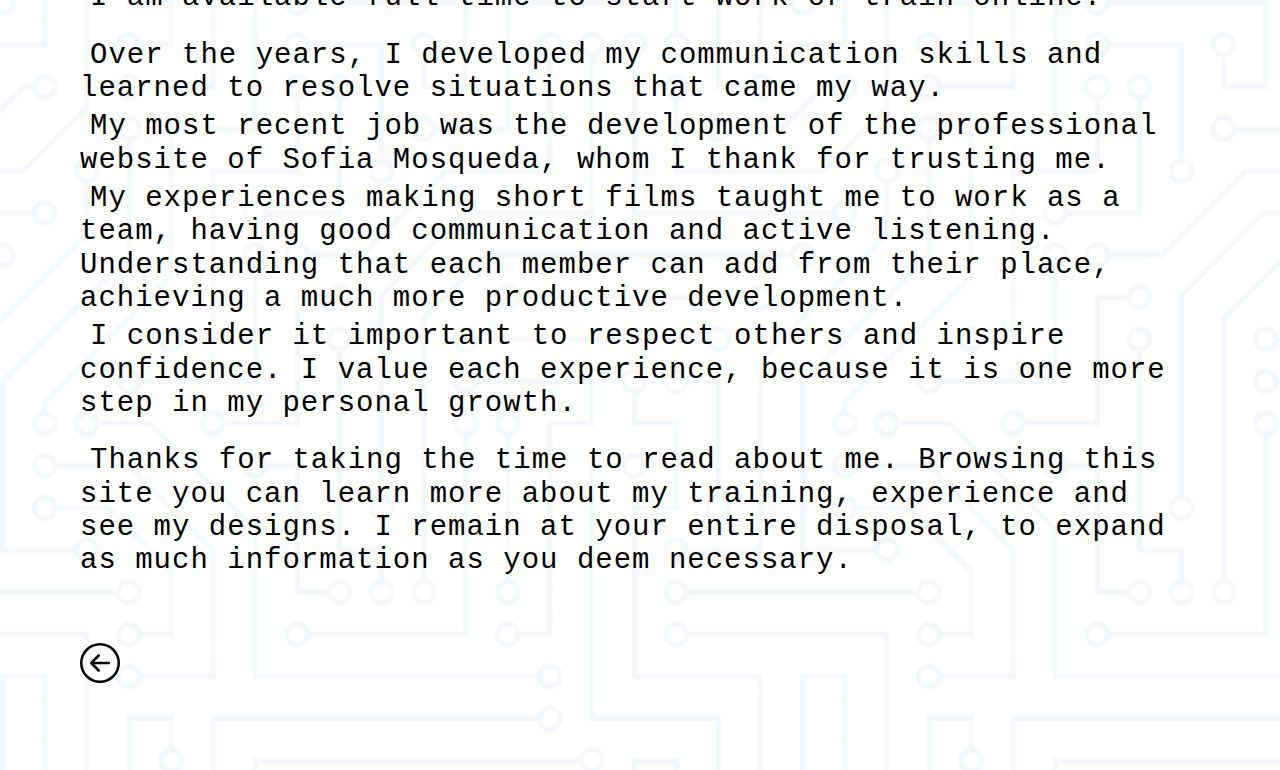
==== commit 31615e9f: "detalles" ====
--- a/About-me.html
+++ b/About-me.html
@@ -20,6 +20,137 @@
         <!-- ACERCA DE MI -->
         <div>
             <h2>About me</h2>
+            <!-- DRAW-WORK-TIME -->
+            <div>
+                <svg id="Office" width="600" height="400" viewBox="0 0 600 400" fill="none"
+                    xmlns="http://www.w3.org/2000/svg">
+                    <path
+                        d="M124.059 64H112.059C110.866 63.9987 109.722 63.5241 108.879 62.6805C108.035 61.8369 107.56 60.6931 107.559 59.5V10.5C107.56 9.30694 108.035 8.16313 108.879 7.3195C109.722 6.47588 110.866 6.00134 112.059 6H124.059C125.252 6.00134 126.396 6.47588 127.24 7.3195C128.083 8.16313 128.558 9.30694 128.559 10.5V59.5C128.558 60.6931 128.083 61.8369 127.24 62.6805C126.396 63.5241 125.252 63.9987 124.059 64Z"
+                        fill="#2F3E46" />
+                    <path d="M128.059 15.5H108.059V19.5H128.059V15.5Z" fill="#DAD7CD" />
+                    <path d="M128.059 46.5H108.059V50.5H128.059V46.5Z" fill="#DAD7CD" />
+                    <path
+                        d="M154.059 64H142.059C140.866 63.9987 139.722 63.5241 138.879 62.6805C138.035 61.8369 137.56 60.6931 137.559 59.5V10.5C137.56 9.30694 138.035 8.16313 138.879 7.3195C139.722 6.47588 140.866 6.00134 142.059 6H154.059C155.252 6.00134 156.396 6.47588 157.24 7.3195C158.083 8.16313 158.558 9.30694 158.559 10.5V59.5C158.558 60.6931 158.083 61.8369 157.24 62.6805C156.396 63.5241 155.252 63.9987 154.059 64Z"
+                        fill="#354F52" />
+                    <path d="M158.059 15.5H138.059V19.5H158.059V15.5Z" fill="#DAD7CD" />
+                    <path d="M158.059 46.5H138.059V50.5H158.059V46.5Z" fill="#DAD7CD" />
+                    <path
+                        d="M184.059 64H172.059C170.866 63.9987 169.722 63.5241 168.879 62.6805C168.035 61.8369 167.56 60.6931 167.559 59.5V10.5C167.56 9.30694 168.035 8.16313 168.879 7.3195C169.722 6.47588 170.866 6.00134 172.059 6H184.059C185.252 6.00134 186.396 6.47588 187.24 7.3195C188.083 8.16313 188.558 9.30694 188.559 10.5V59.5C188.558 60.6931 188.083 61.8369 187.24 62.6805C186.396 63.5241 185.252 63.9987 184.059 64Z"
+                        fill="#52796F" />
+                    <path d="M188.059 15.5H168.059V19.5H188.059V15.5Z" fill="#DAD7CD" />
+                    <path d="M188.059 46.5H168.059V50.5H188.059V46.5Z" fill="#DAD7CD" />
+                    <path
+                        d="M121.007 145H109.007C107.814 144.999 106.67 144.524 105.826 143.68C104.983 142.837 104.508 141.693 104.507 140.5V91.5C104.508 90.3069 104.983 89.1631 105.826 88.3195C106.67 87.4759 107.814 87.0013 109.007 87H121.007C122.2 87.0013 123.344 87.4759 124.187 88.3195C125.031 89.1631 125.506 90.3069 125.507 91.5V140.5C125.506 141.693 125.031 142.837 124.187 143.68C123.344 144.524 122.2 144.999 121.007 145Z"
+                        fill="#2A9D8F" />
+                    <path d="M125.007 96.5H105.007V100.5H125.007V96.5Z" fill="#DAD7CD" />
+                    <path d="M125.007 127.5H105.007V131.5H125.007V127.5Z" fill="#DAD7CD" />
+                    <path
+                        d="M151.007 145H139.007C137.814 144.999 136.67 144.524 135.826 143.68C134.983 142.837 134.508 141.693 134.507 140.5V91.5C134.508 90.3069 134.983 89.1631 135.826 88.3195C136.67 87.4759 137.814 87.0013 139.007 87H151.007C152.2 87.0013 153.344 87.4759 154.187 88.3195C155.031 89.1631 155.506 90.3069 155.507 91.5V140.5C155.506 141.693 155.031 142.837 154.187 143.68C153.344 144.524 152.2 144.999 151.007 145Z"
+                        fill="#F4A261" />
+                    <path d="M155.007 96.5H135.007V100.5H155.007V96.5Z" fill="#DAD7CD" />
+                    <path d="M155.007 127.5H135.007V131.5H155.007V127.5Z" fill="#DAD7CD" />
+                    <path
+                        d="M181.007 145H169.007C167.814 144.999 166.67 144.524 165.826 143.68C164.983 142.837 164.508 141.693 164.507 140.5V91.5C164.508 90.3069 164.983 89.1631 165.826 88.3195C166.67 87.4759 167.814 87.0013 169.007 87H181.007C182.2 87.0013 183.344 87.4759 184.187 88.3195C185.031 89.1631 185.506 90.3069 185.507 91.5V140.5C185.506 141.693 185.031 142.837 184.187 143.68C183.344 144.524 182.2 144.999 181.007 145Z"
+                        fill="#E76F51" />
+                    <path d="M185.007 96.5H165.007V100.5H185.007V96.5Z" fill="#DAD7CD" />
+                    <path d="M185.007 127.5H165.007V131.5H185.007V127.5Z" fill="#DAD7CD" />
+                    <path
+                        d="M214.059 64H202.059C200.866 63.9987 199.722 63.5241 198.879 62.6805C198.035 61.8369 197.56 60.6931 197.559 59.5V10.5C197.56 9.30694 198.035 8.16313 198.879 7.3195C199.722 6.47588 200.866 6.00134 202.059 6H214.059C215.252 6.00134 216.396 6.47588 217.24 7.3195C218.083 8.16313 218.558 9.30694 218.559 10.5V59.5C218.558 60.6931 218.083 61.8369 217.24 62.6805C216.396 63.5241 215.252 63.9987 214.059 64Z"
+                        fill="#344E41" />
+                    <path d="M218.059 15.5H198.059V19.5H218.059V15.5Z" fill="#DAD7CD" />
+                    <path d="M218.059 46.5H198.059V50.5H218.059V46.5Z" fill="#DAD7CD" />
+                    <path
+                        d="M244.059 64H232.059C230.866 63.9987 229.722 63.5241 228.879 62.6805C228.035 61.8369 227.56 60.6931 227.559 59.5V10.5C227.56 9.30694 228.035 8.16313 228.879 7.3195C229.722 6.47588 230.866 6.00134 232.059 6H244.059C245.252 6.00134 246.396 6.47588 247.24 7.3195C248.083 8.16313 248.558 9.30694 248.559 10.5V59.5C248.558 60.6931 248.083 61.8369 247.24 62.6805C246.396 63.5241 245.252 63.9987 244.059 64Z"
+                        fill="#3A5A40" />
+                    <path d="M248.059 15.5H228.059V19.5H248.059V15.5Z" fill="#DAD7CD" />
+                    <path d="M248.059 46.5H228.059V50.5H248.059V46.5Z" fill="#DAD7CD" />
+                    <path
+                        d="M274.059 64H262.059C260.866 63.9987 259.722 63.5241 258.879 62.6805C258.035 61.8369 257.56 60.6931 257.559 59.5V10.5C257.56 9.30694 258.035 8.16313 258.879 7.3195C259.722 6.47588 260.866 6.00134 262.059 6H274.059C275.252 6.00134 276.396 6.47588 277.24 7.3195C278.083 8.16313 278.558 9.30694 278.559 10.5V59.5C278.558 60.6931 278.083 61.8369 277.24 62.6805C276.396 63.5241 275.252 63.9987 274.059 64Z"
+                        fill="#588157" />
+                    <path d="M278.059 15.5H258.059V19.5H278.059V15.5Z" fill="#DAD7CD" />
+                    <path d="M278.059 46.5H258.059V50.5H278.059V46.5Z" fill="#DAD7CD" />
+                    <path
+                        d="M304.059 64H292.059C290.866 63.9987 289.722 63.5241 288.879 62.6805C288.035 61.8369 287.56 60.6931 287.559 59.5V10.5C287.56 9.30694 288.035 8.16313 288.879 7.3195C289.722 6.47588 290.866 6.00134 292.059 6H304.059C305.252 6.00134 306.396 6.47588 307.24 7.3195C308.083 8.16313 308.558 9.30694 308.559 10.5V59.5C308.558 60.6931 308.083 61.8369 307.24 62.6805C306.396 63.5241 305.252 63.9987 304.059 64Z"
+                        fill="#6C584C" />
+                    <path d="M308.059 15.5H288.059V19.5H308.059V15.5Z" fill="#DAD7CD" />
+                    <path d="M308.059 46.5H288.059V50.5H308.059V46.5Z" fill="#DAD7CD" />
+                    <path
+                        d="M349 65.5H64C63.7348 65.5 63.4804 65.3946 63.2929 65.2071C63.1054 65.0196 63 64.7652 63 64.5C63 64.2348 63.1054 63.9804 63.2929 63.7929C63.4804 63.6053 63.7348 63.5 64 63.5H349C349.265 63.5 349.52 63.6053 349.707 63.7929C349.895 63.9804 350 64.2348 350 64.5C350 64.7652 349.895 65.0196 349.707 65.2071C349.52 65.3946 349.265 65.5 349 65.5Z"
+                        fill="#DAD7CD" />
+                    <path
+                        d="M348.948 146.5H63.9479C63.6827 146.5 63.4284 146.395 63.2408 146.207C63.0533 146.02 62.9479 145.765 62.9479 145.5C62.9479 145.235 63.0533 144.98 63.2408 144.793C63.4284 144.605 63.6827 144.5 63.9479 144.5H348.948C349.213 144.5 349.467 144.605 349.655 144.793C349.843 144.98 349.948 145.235 349.948 145.5C349.948 145.765 349.843 146.02 349.655 146.207C349.467 146.395 349.213 146.5 348.948 146.5Z"
+                        fill="#DAD7CD" />
+                    <path
+                        d="M332.07 303.482C332.07 295.75 302.968 289.482 267.07 289.482C231.172 289.482 202.07 295.75 202.07 303.482C202.07 308.438 214.034 312.788 232.07 315.277V391.982C232.07 393.706 232.755 395.359 233.974 396.578C235.193 397.797 236.846 398.482 238.57 398.482C240.294 398.482 241.947 397.797 243.166 396.578C244.385 395.359 245.07 393.706 245.07 391.982V316.658C251.942 317.191 259.347 317.482 267.07 317.482C274.793 317.482 282.198 317.191 289.07 316.658V391.982C289.07 393.706 289.755 395.359 290.974 396.578C292.193 397.797 293.846 398.482 295.57 398.482C297.294 398.482 298.947 397.797 300.166 396.578C301.385 395.359 302.07 393.706 302.07 391.982V315.277C320.106 312.788 332.07 308.438 332.07 303.482Z"
+                        fill="#DAD7CD" />
+                    <path d="M319.563 385.906H331.823L337.655 338.618H319.561L319.563 385.906Z" fill="#FEC89A" />
+                    <path
+                        d="M355.467 397.289L316.936 397.29L316.936 382.403L340.58 382.402C344.528 382.402 348.314 383.97 351.106 386.762C353.898 389.554 355.467 393.34 355.467 397.289Z"
+                        fill="#252422" />
+                    <path d="M338.701 379.064L350.398 375.393L341.806 328.528L324.542 333.945L338.701 379.064Z"
+                        fill="#FEC89A" />
+                    <path
+                        d="M376.366 379.175L339.603 390.712L335.145 376.508L357.704 369.429C361.472 368.246 365.554 368.609 369.054 370.437C372.553 372.265 375.184 375.408 376.366 379.175Z"
+                        fill="#252422" />
+                    <path
+                        d="M330.499 357.299L308.072 298.428C303.04 299.609 260.845 308.946 246.713 293.899C241.869 288.742 240.925 281.27 243.905 271.691L252.153 261.327L252.409 261.341C255.527 261.505 328.844 265.614 333.87 287.729C338.108 306.374 345.847 341.135 348.117 351.345C348.348 352.402 348.19 353.508 347.674 354.459C347.157 355.411 346.316 356.145 345.303 356.528L336.284 359.91C335.782 360.099 335.249 360.196 334.712 360.196C333.799 360.196 332.908 359.919 332.156 359.402C331.403 358.884 330.826 358.151 330.499 357.299Z"
+                        fill="#023047" />
+                    <path
+                        d="M317.499 364.299L295.072 305.428C290.04 306.609 247.845 315.945 233.713 300.899C228.869 295.742 227.925 288.27 230.905 278.691L239.153 268.327L239.409 268.341C242.527 268.505 315.844 272.614 320.87 294.729C325.108 313.374 332.847 348.135 335.117 358.345C335.348 359.402 335.19 360.508 334.674 361.459C334.157 362.411 333.316 363.145 332.303 363.528L323.284 366.91C322.782 367.099 322.249 367.196 321.712 367.196C320.799 367.196 319.908 366.919 319.156 366.402C318.403 365.884 317.826 365.151 317.499 364.299Z"
+                        fill="#023047" />
+                    <path id="Hands-2"
+                        d="M347.807 223.176C347.476 223.619 347.18 224.088 346.922 224.578L297.602 229.774L290.502 220.04L274.411 228.834L288.356 252.456L348.843 237.033C350.369 238.521 352.312 239.509 354.413 239.866C356.515 240.222 358.675 239.931 360.606 239.03C362.538 238.129 364.149 236.662 365.227 234.823C366.304 232.984 366.796 230.86 366.637 228.735C366.478 226.61 365.676 224.583 364.337 222.925C362.998 221.267 361.186 220.055 359.142 219.452C357.098 218.848 354.918 218.881 352.894 219.547C350.869 220.212 349.095 221.478 347.807 223.176Z"
+                        fill="#FEC89A" />
+                    <path
+                        d="M230.588 281.8C229.913 281.313 229.386 280.65 229.065 279.882C228.744 279.115 228.642 278.273 228.769 277.451C231.552 259.108 228.35 232.832 225.175 214.018C224.525 210.201 224.777 206.285 225.913 202.583C227.049 198.881 229.036 195.497 231.715 192.701C234.394 189.905 237.69 187.775 241.34 186.483C244.99 185.19 248.892 184.77 252.734 185.257C256.076 185.698 259.387 186.351 262.647 187.211C268.061 188.574 272.851 191.74 276.228 196.186C279.605 200.633 281.369 206.097 281.229 211.679C280.754 229.833 284.44 252.484 286.047 261.38C286.157 261.991 286.139 262.618 285.996 263.222C285.852 263.826 285.586 264.394 285.213 264.891C284.848 265.382 284.384 265.791 283.851 266.093C283.318 266.394 282.727 266.581 282.118 266.641C264.31 268.458 245.106 277.142 235.243 282.157C234.61 282.484 233.907 282.656 233.194 282.658C232.256 282.655 231.344 282.354 230.588 281.8Z"
+                        fill="#E9C46A" />
+                    <path
+                        d="M278.659 234.488C278.108 234.272 277.606 233.949 277.182 233.537C276.757 233.126 276.418 232.634 276.185 232.091L266.254 209.148C265.652 207.762 265.33 206.271 265.305 204.76C265.28 203.25 265.554 201.749 266.109 200.344C266.665 198.938 267.492 197.657 268.543 196.571C269.594 195.486 270.849 194.618 272.236 194.018C273.622 193.418 275.114 193.097 276.624 193.073C278.135 193.05 279.636 193.324 281.04 193.881C282.445 194.438 283.726 195.266 284.811 196.318C285.895 197.37 286.762 198.625 287.361 200.013L297.292 222.955C297.765 224.05 297.784 225.288 297.345 226.398C296.906 227.507 296.045 228.397 294.95 228.872L282.103 234.433C281.561 234.67 280.977 234.797 280.386 234.806C279.795 234.815 279.208 234.707 278.659 234.488Z"
+                        fill="#E9C46A" />
+                    <path id="Hands-1"
+                        d="M300.807 221.176C300.476 221.619 300.18 222.088 299.922 222.578L250.602 227.774L243.502 218.04L227.412 226.834L241.356 250.456L301.843 235.033C303.369 236.521 305.312 237.509 307.413 237.866C309.515 238.222 311.675 237.931 313.606 237.03C315.538 236.129 317.149 234.662 318.227 232.823C319.304 230.984 319.796 228.86 319.637 226.735C319.478 224.61 318.676 222.583 317.337 220.925C315.998 219.267 314.186 218.055 312.142 217.452C310.098 216.848 307.919 216.881 305.894 217.547C303.869 218.212 302.095 219.478 300.807 221.176Z"
+                        fill="#FEC89A" />
+                    <path
+                        d="M231.659 235.488C231.108 235.272 230.606 234.949 230.182 234.537C229.757 234.126 229.418 233.634 229.185 233.091L219.254 210.148C218.652 208.762 218.33 207.271 218.305 205.76C218.28 204.25 218.554 202.749 219.109 201.344C219.665 199.938 220.492 198.657 221.543 197.571C222.594 196.486 223.849 195.618 225.236 195.018C226.622 194.418 228.114 194.097 229.624 194.073C231.135 194.05 232.636 194.324 234.04 194.881C235.445 195.438 236.726 196.266 237.811 197.318C238.895 198.37 239.762 199.625 240.361 201.013L250.292 223.955C250.765 225.05 250.784 226.288 250.345 227.398C249.906 228.507 249.045 229.397 247.95 229.872L235.103 235.433C234.561 235.67 233.977 235.797 233.386 235.806C232.795 235.815 232.208 235.707 231.659 235.488Z"
+                        fill="#E9C46A" />
+                    <path id="Head-1"
+                        d="M250.906 177.452C264.471 177.452 275.467 166.456 275.467 152.891C275.467 139.326 264.471 128.33 250.906 128.33C237.342 128.33 226.345 139.326 226.345 152.891C226.345 166.456 237.342 177.452 250.906 177.452Z"
+                        fill="#FEC89A" />
+                    <path id="Flower-1"
+                        d="M139.566 228.876C140.801 215.571 144.214 202.559 149.667 190.359C151.186 186.964 152.859 183.644 154.685 180.398C154.776 180.229 154.798 180.03 154.746 179.844C154.694 179.659 154.572 179.5 154.405 179.403C154.239 179.306 154.041 179.277 153.854 179.323C153.666 179.368 153.504 179.485 153.401 179.648C146.762 191.469 142.111 204.301 139.633 217.63C138.944 221.353 138.426 225.101 138.08 228.876C137.991 229.828 139.478 229.822 139.566 228.876Z"
+                        fill="#A98467" />
+                    <path id="Flower-1"
+                        d="M158.285 182.782C163.484 182.782 167.699 178.567 167.699 173.368C167.699 168.169 163.484 163.954 158.285 163.954C153.086 163.954 148.871 168.169 148.871 173.368C148.871 178.567 153.086 182.782 158.285 182.782Z"
+                        fill="#FB8500" />
+                    <path id="Flower-3"
+                        d="M140.529 229.126C141.331 220.495 143.544 212.053 147.082 204.138C148.068 201.936 149.153 199.782 150.337 197.676C150.397 197.566 150.411 197.437 150.377 197.317C150.343 197.197 150.264 197.094 150.156 197.031C150.048 196.968 149.92 196.949 149.798 196.979C149.677 197.008 149.571 197.084 149.505 197.19C145.197 204.859 142.18 213.183 140.573 221.831C140.126 224.246 139.79 226.677 139.565 229.126C139.508 229.744 140.472 229.74 140.529 229.126Z"
+                        fill="#A98467" />
+                    <path id="Flower-3"
+                        d="M152.673 199.223C156.046 199.223 158.78 196.489 158.78 193.116C158.78 189.742 156.046 187.008 152.673 187.008C149.3 187.008 146.565 189.742 146.565 193.116C146.565 196.489 149.3 199.223 152.673 199.223Z"
+                        fill="#FB8500" />
+                    <path id="Flower-2"
+                        d="M139.312 228.55C134.635 221.251 131.188 213.233 129.109 204.817C128.532 202.474 128.063 200.108 127.702 197.72C127.681 197.596 127.613 197.486 127.512 197.412C127.411 197.337 127.286 197.305 127.162 197.322C127.038 197.339 126.925 197.403 126.848 197.501C126.77 197.599 126.734 197.723 126.746 197.848C128.067 206.544 130.807 214.964 134.859 222.77C135.992 224.949 137.223 227.074 138.551 229.143C138.886 229.665 139.645 229.069 139.312 228.55Z"
+                        fill="#A98467" />
+                    <path id="Flower-2"
+                        d="M126.738 198.794C130.111 198.794 132.846 196.06 132.846 192.687C132.846 189.314 130.111 186.579 126.738 186.579C123.365 186.579 120.631 189.314 120.631 192.687C120.631 196.06 123.365 198.794 126.738 198.794Z"
+                        fill="#FB8500" />
+                    <path
+                        d="M120.562 233.954V221.954C120.563 220.76 121.038 219.617 121.882 218.773C122.725 217.929 123.869 217.455 125.062 217.454H153.062C154.255 217.455 155.399 217.929 156.243 218.773C157.086 219.617 157.561 220.76 157.562 221.954V233.954C157.561 235.147 157.086 236.29 156.243 237.134C155.399 237.978 154.255 238.452 153.062 238.454H125.062C123.869 238.452 122.725 237.978 121.882 237.134C121.038 236.29 120.563 235.147 120.562 233.954Z"
+                        fill="#DAD7CD" />
+                    <path
+                        d="M371.57 230.482H292.57C290.637 230.482 289.07 232.049 289.07 233.982C289.07 235.915 290.637 237.482 292.57 237.482H371.57C373.503 237.482 375.07 235.915 375.07 233.982C375.07 232.049 373.503 230.482 371.57 230.482Z"
+                        fill="#DAD7CD" />
+                    <path
+                        d="M424.57 237.482H335.57C333.847 237.48 332.194 236.795 330.976 235.576C329.757 234.358 329.072 232.706 329.07 230.982V181.982C329.072 180.259 329.757 178.607 330.976 177.388C332.194 176.17 333.847 175.484 335.57 175.482H424.57C426.293 175.484 427.945 176.17 429.164 177.388C430.383 178.607 431.068 180.259 431.07 181.982V230.982C431.068 232.706 430.383 234.358 429.164 235.576C427.945 236.795 426.293 237.48 424.57 237.482Z"
+                        fill="#DAD7CD" />
+                    <path
+                        d="M493.57 236.482H95.5699C93.846 236.482 92.1927 237.167 90.9738 238.386C89.7548 239.605 89.0699 241.258 89.0699 242.982C89.0699 244.706 89.7548 246.359 90.9738 247.578C92.1927 248.797 93.846 249.482 95.5699 249.482H107.07V390.982C107.07 392.706 107.755 394.359 108.974 395.578C110.193 396.797 111.846 397.482 113.57 397.482C115.294 397.482 116.947 396.797 118.166 395.578C119.385 394.359 120.07 392.706 120.07 390.982V261.972L192.941 394.05C193.805 395.539 195.224 396.625 196.888 397.069C198.551 397.513 200.323 397.279 201.814 396.418C203.305 395.557 204.393 394.14 204.841 392.478C205.288 390.815 205.057 389.043 204.199 387.55L128.024 249.482H476.07V249.566L399.941 387.55C399.079 389.043 398.846 390.817 399.292 392.482C399.738 394.147 400.827 395.567 402.32 396.429C403.813 397.291 405.587 397.525 407.252 397.079C408.917 396.632 410.337 395.543 411.199 394.05L476.07 276.472V390.982C476.07 392.706 476.755 394.359 477.974 395.578C479.193 396.797 480.846 397.482 482.57 397.482C484.294 397.482 485.947 396.797 487.166 395.578C488.385 394.359 489.07 392.706 489.07 390.982V252.91L490.961 249.482H493.57C495.294 249.482 496.947 248.797 498.166 247.578C499.385 246.359 500.07 244.706 500.07 242.982C500.07 241.258 499.385 239.605 498.166 238.386C496.947 237.167 495.294 236.482 493.57 236.482Z"
+                        fill="#A98467" />
+                    <path
+                        d="M599.035 399H0.961754C0.706425 398.999 0.461813 398.894 0.281529 398.706C0.101245 398.519 0 398.265 0 398C0 397.735 0.101245 397.481 0.281529 397.294C0.461813 397.106 0.706425 397.001 0.961754 397H599.035C599.291 397 599.537 397.105 599.717 397.293C599.898 397.48 600 397.735 600 398C600 398.265 599.898 398.52 599.717 398.707C599.537 398.895 599.291 399 599.035 399Z"
+                        fill="#252422" />
+                </svg>
+            </div>
             <hgroup>
                 <p>• Birthdate: 13/09/1991</p>
                 <p>• Current place of residence: Azul, Buenos Aires, Argentina.</p>
--- a/css/style.css
+++ b/css/style.css
@@ -6,7 +6,7 @@
 }
 
 body {
-    font-family: 'Microsoft Yi Baiti';
+    font-family: 'Microsoft Yi Baiti', 'Roboto', sans-serif;
     background-color: #f7f7f7;
     background: linear-gradient(to right, #1CB5E0, #000046);
     margin: 20px;
@@ -16,12 +16,11 @@
     background-image: url("data:image/svg+xml,%3Csvg xmlns='http://www.w3.org/2000/svg' viewBox='0 0 304 304' width='400' height='400'%3E%3Cpath fill='%23cddee9' fill-opacity='0.2' d='M44.1 224a5 5 0 1 1 0 2H0v-2h44.1zm160 48a5 5 0 1 1 0 2H82v-2h122.1zm57.8-46a5 5 0 1 1 0-2H304v2h-42.1zm0 16a5 5 0 1 1 0-2H304v2h-42.1zm6.2-114a5 5 0 1 1 0 2h-86.2a5 5 0 1 1 0-2h86.2zm-256-48a5 5 0 1 1 0 2H0v-2h12.1zm185.8 34a5 5 0 1 1 0-2h86.2a5 5 0 1 1 0 2h-86.2zM258 12.1a5 5 0 1 1-2 0V0h2v12.1zm-64 208a5 5 0 1 1-2 0v-54.2a5 5 0 1 1 2 0v54.2zm48-198.2V80h62v2h-64V21.9a5 5 0 1 1 2 0zm16 16V64h46v2h-48V37.9a5 5 0 1 1 2 0zm-128 96V208h16v12.1a5 5 0 1 1-2 0V210h-16v-76.1a5 5 0 1 1 2 0zm-5.9-21.9a5 5 0 1 1 0 2H114v48H85.9a5 5 0 1 1 0-2H112v-48h12.1zm-6.2 130a5 5 0 1 1 0-2H176v-74.1a5 5 0 1 1 2 0V242h-60.1zm-16-64a5 5 0 1 1 0-2H114v48h10.1a5 5 0 1 1 0 2H112v-48h-10.1zM66 284.1a5 5 0 1 1-2 0V274H50v30h-2v-32h18v12.1zM236.1 176a5 5 0 1 1 0 2H226v94h48v32h-2v-30h-48v-98h12.1zm25.8-30a5 5 0 1 1 0-2H274v44.1a5 5 0 1 1-2 0V146h-10.1zm-64 96a5 5 0 1 1 0-2H208v-80h16v-14h-42.1a5 5 0 1 1 0-2H226v18h-16v80h-12.1zm86.2-210a5 5 0 1 1 0 2H272V0h2v32h10.1zM98 101.9V146H53.9a5 5 0 1 1 0-2H96v-42.1a5 5 0 1 1 2 0zM53.9 34a5 5 0 1 1 0-2H80V0h2v34H53.9zm60.1 3.9V66H82v64H69.9a5 5 0 1 1 0-2H80V64h32V37.9a5 5 0 1 1 2 0zM101.9 82a5 5 0 1 1 0-2H128V37.9a5 5 0 1 1 2 0V82h-28.1zm16-64a5 5 0 1 1 0-2H146v44.1a5 5 0 1 1-2 0V18h-26.1zm102.2 270a5 5 0 1 1 0 2H98v14h-2v-16h124.1zM242 149.9V160h16v34h-16v62h48v48h-2v-46h-48v-66h16v-30h-16v-12.1a5 5 0 1 1 2 0zM53.9 18a5 5 0 1 1 0-2H64V2H48V0h18v18H53.9zm112 32a5 5 0 1 1 0-2H192V0h50v2h-48v48h-28.1zm-48-48a5 5 0 0 1-9.8-2h2.07a3 3 0 1 0 5.66 0H178v34h-18V21.9a5 5 0 1 1 2 0V32h14V2h-58.1zm0 96a5 5 0 1 1 0-2H137l32-32h39V21.9a5 5 0 1 1 2 0V66h-40.17l-32 32H117.9zm28.1 90.1a5 5 0 1 1-2 0v-76.51L175.59 80H224V21.9a5 5 0 1 1 2 0V82h-49.59L146 112.41v75.69zm16 32a5 5 0 1 1-2 0v-99.51L184.59 96H300.1a5 5 0 0 1 3.9-3.9v2.07a3 3 0 0 0 0 5.66v2.07a5 5 0 0 1-3.9-3.9H185.41L162 121.41v98.69zm-144-64a5 5 0 1 1-2 0v-3.51l48-48V48h32V0h2v50H66v55.41l-48 48v2.69zM50 53.9v43.51l-48 48V208h26.1a5 5 0 1 1 0 2H0v-65.41l48-48V53.9a5 5 0 1 1 2 0zm-16 16V89.41l-34 34v-2.82l32-32V69.9a5 5 0 1 1 2 0zM12.1 32a5 5 0 1 1 0 2H9.41L0 43.41V40.6L8.59 32h3.51zm265.8 18a5 5 0 1 1 0-2h18.69l7.41-7.41v2.82L297.41 50H277.9zm-16 160a5 5 0 1 1 0-2H288v-71.41l16-16v2.82l-14 14V210h-28.1zm-208 32a5 5 0 1 1 0-2H64v-22.59L40.59 194H21.9a5 5 0 1 1 0-2H41.41L66 216.59V242H53.9zm150.2 14a5 5 0 1 1 0 2H96v-56.6L56.6 162H37.9a5 5 0 1 1 0-2h19.5L98 200.6V256h106.1zm-150.2 2a5 5 0 1 1 0-2H80v-46.59L48.59 178H21.9a5 5 0 1 1 0-2H49.41L82 208.59V258H53.9zM34 39.8v1.61L9.41 66H0v-2h8.59L32 40.59V0h2v39.8zM2 300.1a5 5 0 0 1 3.9 3.9H3.83A3 3 0 0 0 0 302.17V256h18v48h-2v-46H2v42.1zM34 241v63h-2v-62H0v-2h34v1zM17 18H0v-2h16V0h2v18h-1zm273-2h14v2h-16V0h2v16zm-32 273v15h-2v-14h-14v14h-2v-16h18v1zM0 92.1A5.02 5.02 0 0 1 6 97a5 5 0 0 1-6 4.9v-2.07a3 3 0 1 0 0-5.66V92.1zM80 272h2v32h-2v-32zm37.9 32h-2.07a3 3 0 0 0-5.66 0h-2.07a5 5 0 0 1 9.8 0zM5.9 0A5.02 5.02 0 0 1 0 5.9V3.83A3 3 0 0 0 3.83 0H5.9zm294.2 0h2.07A3 3 0 0 0 304 3.83V5.9a5 5 0 0 1-3.9-5.9zm3.9 300.1v2.07a3 3 0 0 0-1.83 1.83h-2.07a5 5 0 0 1 3.9-3.9zM97 100a3 3 0 1 0 0-6 3 3 0 0 0 0 6zm0-16a3 3 0 1 0 0-6 3 3 0 0 0 0 6zm16 16a3 3 0 1 0 0-6 3 3 0 0 0 0 6zm16 16a3 3 0 1 0 0-6 3 3 0 0 0 0 6zm0 16a3 3 0 1 0 0-6 3 3 0 0 0 0 6zm-48 32a3 3 0 1 0 0-6 3 3 0 0 0 0 6zm16 16a3 3 0 1 0 0-6 3 3 0 0 0 0 6zm32 48a3 3 0 1 0 0-6 3 3 0 0 0 0 6zm-16 16a3 3 0 1 0 0-6 3 3 0 0 0 0 6zm32-16a3 3 0 1 0 0-6 3 3 0 0 0 0 6zm0-32a3 3 0 1 0 0-6 3 3 0 0 0 0 6zm16 32a3 3 0 1 0 0-6 3 3 0 0 0 0 6zm32 16a3 3 0 1 0 0-6 3 3 0 0 0 0 6zm0-16a3 3 0 1 0 0-6 3 3 0 0 0 0 6zm-16-64a3 3 0 1 0 0-6 3 3 0 0 0 0 6zm16 0a3 3 0 1 0 0-6 3 3 0 0 0 0 6zm16 96a3 3 0 1 0 0-6 3 3 0 0 0 0 6zm0 16a3 3 0 1 0 0-6 3 3 0 0 0 0 6zm16 16a3 3 0 1 0 0-6 3 3 0 0 0 0 6zm16-144a3 3 0 1 0 0-6 3 3 0 0 0 0 6zm0 32a3 3 0 1 0 0-6 3 3 0 0 0 0 6zm16-32a3 3 0 1 0 0-6 3 3 0 0 0 0 6zm16-16a3 3 0 1 0 0-6 3 3 0 0 0 0 6zm-96 0a3 3 0 1 0 0-6 3 3 0 0 0 0 6zm0 16a3 3 0 1 0 0-6 3 3 0 0 0 0 6zm16-32a3 3 0 1 0 0-6 3 3 0 0 0 0 6zm96 0a3 3 0 1 0 0-6 3 3 0 0 0 0 6zm-16-64a3 3 0 1 0 0-6 3 3 0 0 0 0 6zm16-16a3 3 0 1 0 0-6 3 3 0 0 0 0 6zm-32 0a3 3 0 1 0 0-6 3 3 0 0 0 0 6zm0-16a3 3 0 1 0 0-6 3 3 0 0 0 0 6zm-16 0a3 3 0 1 0 0-6 3 3 0 0 0 0 6zm-16 0a3 3 0 1 0 0-6 3 3 0 0 0 0 6zm-16 0a3 3 0 1 0 0-6 3 3 0 0 0 0 6zM49 36a3 3 0 1 0 0-6 3 3 0 0 0 0 6zm-32 0a3 3 0 1 0 0-6 3 3 0 0 0 0 6zm32 16a3 3 0 1 0 0-6 3 3 0 0 0 0 6zM33 68a3 3 0 1 0 0-6 3 3 0 0 0 0 6zm16-48a3 3 0 1 0 0-6 3 3 0 0 0 0 6zm0 240a3 3 0 1 0 0-6 3 3 0 0 0 0 6zm16 32a3 3 0 1 0 0-6 3 3 0 0 0 0 6zm-16-64a3 3 0 1 0 0-6 3 3 0 0 0 0 6zm0 16a3 3 0 1 0 0-6 3 3 0 0 0 0 6zm-16-32a3 3 0 1 0 0-6 3 3 0 0 0 0 6zm80-176a3 3 0 1 0 0-6 3 3 0 0 0 0 6zm16 0a3 3 0 1 0 0-6 3 3 0 0 0 0 6zm-16-16a3 3 0 1 0 0-6 3 3 0 0 0 0 6zm32 48a3 3 0 1 0 0-6 3 3 0 0 0 0 6zm16-16a3 3 0 1 0 0-6 3 3 0 0 0 0 6zm0-32a3 3 0 1 0 0-6 3 3 0 0 0 0 6zm112 176a3 3 0 1 0 0-6 3 3 0 0 0 0 6zm-16 16a3 3 0 1 0 0-6 3 3 0 0 0 0 6zm0 16a3 3 0 1 0 0-6 3 3 0 0 0 0 6zm0 16a3 3 0 1 0 0-6 3 3 0 0 0 0 6zM17 180a3 3 0 1 0 0-6 3 3 0 0 0 0 6zm0 16a3 3 0 1 0 0-6 3 3 0 0 0 0 6zm0-32a3 3 0 1 0 0-6 3 3 0 0 0 0 6zm16 0a3 3 0 1 0 0-6 3 3 0 0 0 0 6zM17 84a3 3 0 1 0 0-6 3 3 0 0 0 0 6zm32 64a3 3 0 1 0 0-6 3 3 0 0 0 0 6zm16-16a3 3 0 1 0 0-6 3 3 0 0 0 0 6z'%3E%3C/path%3E%3C/svg%3E");
 }
 
+h2, h3, p {
+    font-family: 'Courier New', Courier, monospace;
+}
+
 h1, h2, h3, h4, p {
-    font-family: Arial, Helvetica, sans-serif;
-}
-
-h2, h3, h4, p {
-    font-family: 'Roboto', sans-serif;
     text-align: left;
 }
 
@@ -87,7 +86,6 @@
 header {
     width: 100%;
     height: auto;
-    text-align: center;
     padding: 5px;
     margin-inline: 20px;
 }
@@ -100,13 +98,18 @@
     position: absolute;
 }
 
-.developer {
+.margin-top {
     margin-top: calc(4vw + 1em);
 }
 
 @media (max-width: 480px) {
+
     h1 {
         font-size: 8vw;
+    }
+
+    .margin-top {
+        margin-top: calc(8vw + 1em);
     }
 }
 
@@ -530,9 +533,116 @@
     }
 }
 
-/*
-#img-header {
+/* DRAW-WORK-TIME ANIMATION */
+#Office {
     width: 300px;
-    height: auto;
-    top: 0px;
-}*/+    height: 200px;
+    justify-content: left;
+}
+
+#Head-1 {
+    animation: moveHead 1s infinite alternate;
+}
+
+#Hands-1 {
+    animation: moveHands 0.5s infinite alternate;
+}
+
+#Hands-2 {
+    animation: moveHands 0.5s infinite alternate;
+}
+
+#Flower-1 {
+    animation: moveFlower1 1.5s infinite alternate;
+}
+
+#Flower-2 {
+    animation: moveFlower2 1.5s infinite alternate;
+}
+
+#Flower-3 {
+    animation: moveFlower3 1.5s infinite alternate;
+}
+
+@keyframes moveHead {
+
+    0% {
+        transform: translate(0, 0);
+    }
+
+    50% {
+        transform: translate(8px, 3px);
+    }
+
+    100% {
+        transform: translate(0, 0);
+    }
+}
+
+@keyframes moveHands {
+
+    0% {
+        transform: translate(0, 0);
+    }
+
+    50% {
+        transform: translate(0, -5.5px);
+    }
+
+    100% {
+        transform: translate(0, 0);
+    }
+}
+
+@keyframes moveFlower1 {
+
+    0% {
+        transform: translate(0, 0);
+    }
+
+    50% {
+        transform: translate(6px, -2px);
+    }
+
+    100% {
+        transform: translate(0, 0);
+    }
+}
+
+@keyframes moveFlower2 {
+
+    0% {
+        transform: translate(0, 0);
+    }
+
+    50% {
+        transform: translate(-4px, 2px);
+    }
+
+    100% {
+        transform: translate(0, 0);
+    }
+}
+
+@keyframes moveFlower3 {
+
+    0% {
+        transform: translate(0, 0);
+    }
+
+    50% {
+        transform: translate(2px, -1px);
+    }
+
+    100% {
+        transform: translate(0, 0);
+    }
+}
+
+@media (min-width: 800px) and (orientation: landscape) {
+
+    #Office {
+        width: 600px;
+        height: 400px;
+    }
+}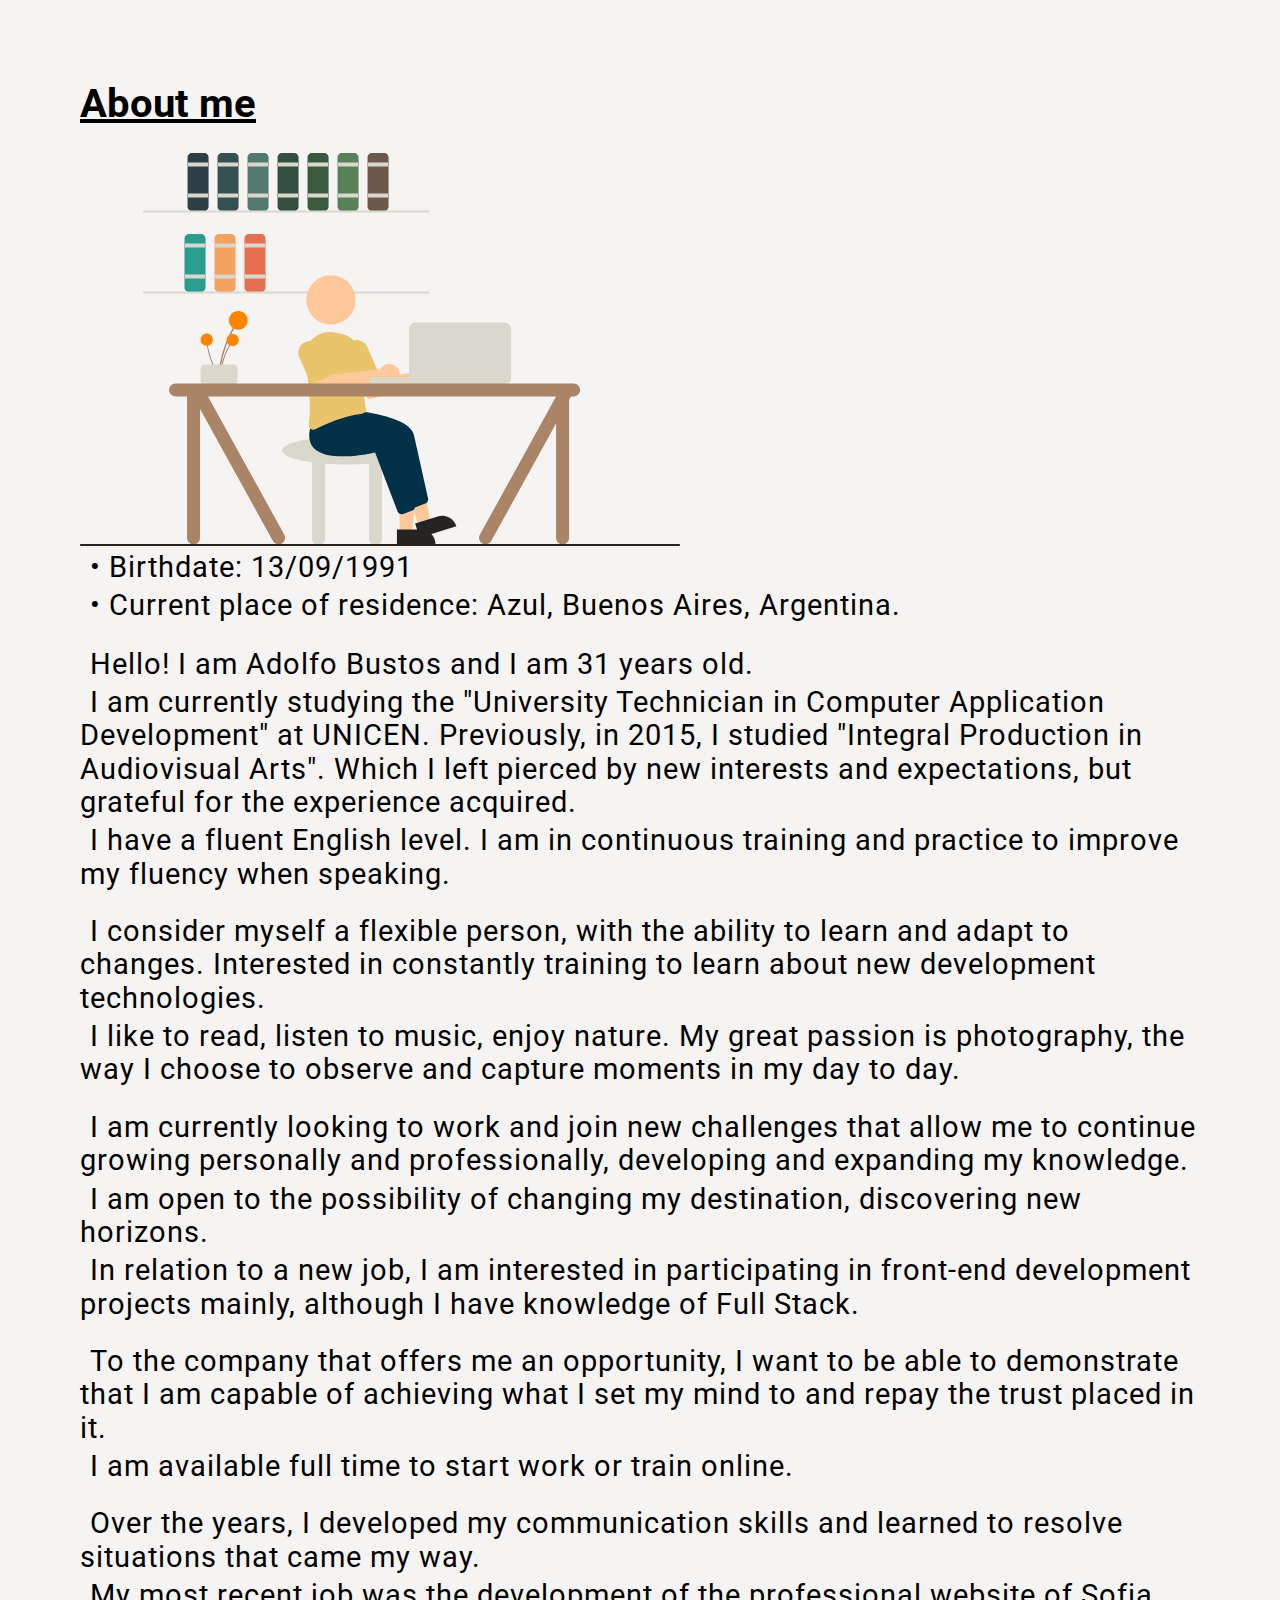
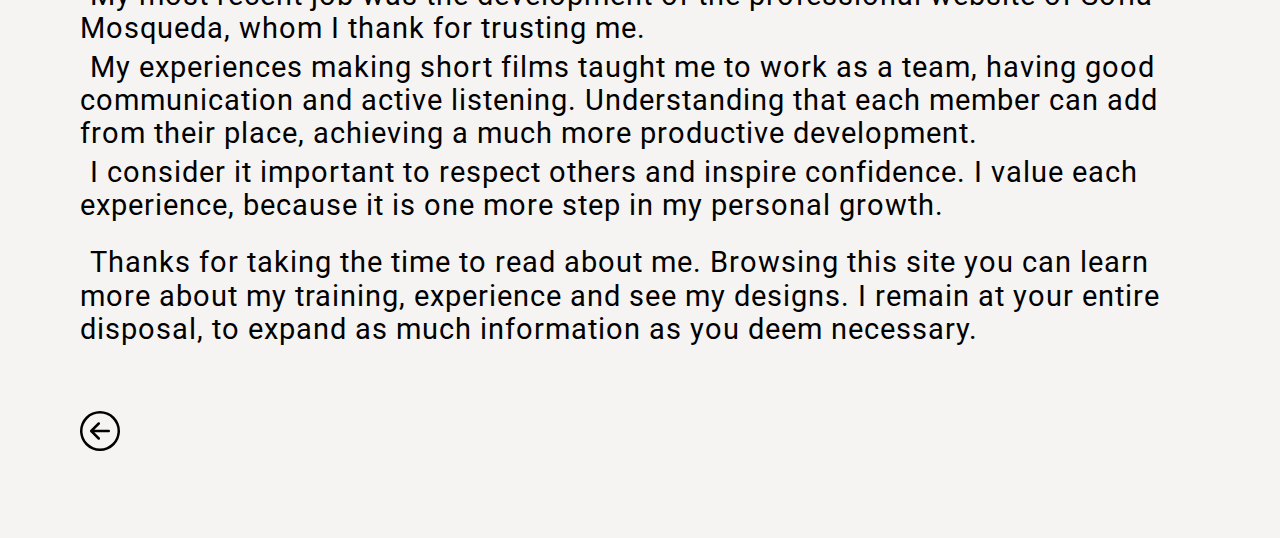
==== commit 833703a8: "detalles" ====
--- a/About-me.html
+++ b/About-me.html
@@ -14,7 +14,7 @@
     <link rel="stylesheet" type="text/css" href="css/style.css" />
 </head>
 
-<body class="background">
+<body>
     <!-- CONTENEDOR -->
     <div class="contenedor">
         <!-- ACERCA DE MI -->
--- a/css/style.css
+++ b/css/style.css
@@ -7,17 +7,18 @@
 
 body {
     font-family: 'Microsoft Yi Baiti', 'Roboto', sans-serif;
-    background-color: #f7f7f7;
-    background: linear-gradient(to right, #1CB5E0, #000046);
+    background-color: #f6f3f3;
     margin: 20px;
 }
 
 body.background {
-    background-image: url("data:image/svg+xml,%3Csvg xmlns='http://www.w3.org/2000/svg' viewBox='0 0 304 304' width='400' height='400'%3E%3Cpath fill='%23cddee9' fill-opacity='0.2' d='M44.1 224a5 5 0 1 1 0 2H0v-2h44.1zm160 48a5 5 0 1 1 0 2H82v-2h122.1zm57.8-46a5 5 0 1 1 0-2H304v2h-42.1zm0 16a5 5 0 1 1 0-2H304v2h-42.1zm6.2-114a5 5 0 1 1 0 2h-86.2a5 5 0 1 1 0-2h86.2zm-256-48a5 5 0 1 1 0 2H0v-2h12.1zm185.8 34a5 5 0 1 1 0-2h86.2a5 5 0 1 1 0 2h-86.2zM258 12.1a5 5 0 1 1-2 0V0h2v12.1zm-64 208a5 5 0 1 1-2 0v-54.2a5 5 0 1 1 2 0v54.2zm48-198.2V80h62v2h-64V21.9a5 5 0 1 1 2 0zm16 16V64h46v2h-48V37.9a5 5 0 1 1 2 0zm-128 96V208h16v12.1a5 5 0 1 1-2 0V210h-16v-76.1a5 5 0 1 1 2 0zm-5.9-21.9a5 5 0 1 1 0 2H114v48H85.9a5 5 0 1 1 0-2H112v-48h12.1zm-6.2 130a5 5 0 1 1 0-2H176v-74.1a5 5 0 1 1 2 0V242h-60.1zm-16-64a5 5 0 1 1 0-2H114v48h10.1a5 5 0 1 1 0 2H112v-48h-10.1zM66 284.1a5 5 0 1 1-2 0V274H50v30h-2v-32h18v12.1zM236.1 176a5 5 0 1 1 0 2H226v94h48v32h-2v-30h-48v-98h12.1zm25.8-30a5 5 0 1 1 0-2H274v44.1a5 5 0 1 1-2 0V146h-10.1zm-64 96a5 5 0 1 1 0-2H208v-80h16v-14h-42.1a5 5 0 1 1 0-2H226v18h-16v80h-12.1zm86.2-210a5 5 0 1 1 0 2H272V0h2v32h10.1zM98 101.9V146H53.9a5 5 0 1 1 0-2H96v-42.1a5 5 0 1 1 2 0zM53.9 34a5 5 0 1 1 0-2H80V0h2v34H53.9zm60.1 3.9V66H82v64H69.9a5 5 0 1 1 0-2H80V64h32V37.9a5 5 0 1 1 2 0zM101.9 82a5 5 0 1 1 0-2H128V37.9a5 5 0 1 1 2 0V82h-28.1zm16-64a5 5 0 1 1 0-2H146v44.1a5 5 0 1 1-2 0V18h-26.1zm102.2 270a5 5 0 1 1 0 2H98v14h-2v-16h124.1zM242 149.9V160h16v34h-16v62h48v48h-2v-46h-48v-66h16v-30h-16v-12.1a5 5 0 1 1 2 0zM53.9 18a5 5 0 1 1 0-2H64V2H48V0h18v18H53.9zm112 32a5 5 0 1 1 0-2H192V0h50v2h-48v48h-28.1zm-48-48a5 5 0 0 1-9.8-2h2.07a3 3 0 1 0 5.66 0H178v34h-18V21.9a5 5 0 1 1 2 0V32h14V2h-58.1zm0 96a5 5 0 1 1 0-2H137l32-32h39V21.9a5 5 0 1 1 2 0V66h-40.17l-32 32H117.9zm28.1 90.1a5 5 0 1 1-2 0v-76.51L175.59 80H224V21.9a5 5 0 1 1 2 0V82h-49.59L146 112.41v75.69zm16 32a5 5 0 1 1-2 0v-99.51L184.59 96H300.1a5 5 0 0 1 3.9-3.9v2.07a3 3 0 0 0 0 5.66v2.07a5 5 0 0 1-3.9-3.9H185.41L162 121.41v98.69zm-144-64a5 5 0 1 1-2 0v-3.51l48-48V48h32V0h2v50H66v55.41l-48 48v2.69zM50 53.9v43.51l-48 48V208h26.1a5 5 0 1 1 0 2H0v-65.41l48-48V53.9a5 5 0 1 1 2 0zm-16 16V89.41l-34 34v-2.82l32-32V69.9a5 5 0 1 1 2 0zM12.1 32a5 5 0 1 1 0 2H9.41L0 43.41V40.6L8.59 32h3.51zm265.8 18a5 5 0 1 1 0-2h18.69l7.41-7.41v2.82L297.41 50H277.9zm-16 160a5 5 0 1 1 0-2H288v-71.41l16-16v2.82l-14 14V210h-28.1zm-208 32a5 5 0 1 1 0-2H64v-22.59L40.59 194H21.9a5 5 0 1 1 0-2H41.41L66 216.59V242H53.9zm150.2 14a5 5 0 1 1 0 2H96v-56.6L56.6 162H37.9a5 5 0 1 1 0-2h19.5L98 200.6V256h106.1zm-150.2 2a5 5 0 1 1 0-2H80v-46.59L48.59 178H21.9a5 5 0 1 1 0-2H49.41L82 208.59V258H53.9zM34 39.8v1.61L9.41 66H0v-2h8.59L32 40.59V0h2v39.8zM2 300.1a5 5 0 0 1 3.9 3.9H3.83A3 3 0 0 0 0 302.17V256h18v48h-2v-46H2v42.1zM34 241v63h-2v-62H0v-2h34v1zM17 18H0v-2h16V0h2v18h-1zm273-2h14v2h-16V0h2v16zm-32 273v15h-2v-14h-14v14h-2v-16h18v1zM0 92.1A5.02 5.02 0 0 1 6 97a5 5 0 0 1-6 4.9v-2.07a3 3 0 1 0 0-5.66V92.1zM80 272h2v32h-2v-32zm37.9 32h-2.07a3 3 0 0 0-5.66 0h-2.07a5 5 0 0 1 9.8 0zM5.9 0A5.02 5.02 0 0 1 0 5.9V3.83A3 3 0 0 0 3.83 0H5.9zm294.2 0h2.07A3 3 0 0 0 304 3.83V5.9a5 5 0 0 1-3.9-5.9zm3.9 300.1v2.07a3 3 0 0 0-1.83 1.83h-2.07a5 5 0 0 1 3.9-3.9zM97 100a3 3 0 1 0 0-6 3 3 0 0 0 0 6zm0-16a3 3 0 1 0 0-6 3 3 0 0 0 0 6zm16 16a3 3 0 1 0 0-6 3 3 0 0 0 0 6zm16 16a3 3 0 1 0 0-6 3 3 0 0 0 0 6zm0 16a3 3 0 1 0 0-6 3 3 0 0 0 0 6zm-48 32a3 3 0 1 0 0-6 3 3 0 0 0 0 6zm16 16a3 3 0 1 0 0-6 3 3 0 0 0 0 6zm32 48a3 3 0 1 0 0-6 3 3 0 0 0 0 6zm-16 16a3 3 0 1 0 0-6 3 3 0 0 0 0 6zm32-16a3 3 0 1 0 0-6 3 3 0 0 0 0 6zm0-32a3 3 0 1 0 0-6 3 3 0 0 0 0 6zm16 32a3 3 0 1 0 0-6 3 3 0 0 0 0 6zm32 16a3 3 0 1 0 0-6 3 3 0 0 0 0 6zm0-16a3 3 0 1 0 0-6 3 3 0 0 0 0 6zm-16-64a3 3 0 1 0 0-6 3 3 0 0 0 0 6zm16 0a3 3 0 1 0 0-6 3 3 0 0 0 0 6zm16 96a3 3 0 1 0 0-6 3 3 0 0 0 0 6zm0 16a3 3 0 1 0 0-6 3 3 0 0 0 0 6zm16 16a3 3 0 1 0 0-6 3 3 0 0 0 0 6zm16-144a3 3 0 1 0 0-6 3 3 0 0 0 0 6zm0 32a3 3 0 1 0 0-6 3 3 0 0 0 0 6zm16-32a3 3 0 1 0 0-6 3 3 0 0 0 0 6zm16-16a3 3 0 1 0 0-6 3 3 0 0 0 0 6zm-96 0a3 3 0 1 0 0-6 3 3 0 0 0 0 6zm0 16a3 3 0 1 0 0-6 3 3 0 0 0 0 6zm16-32a3 3 0 1 0 0-6 3 3 0 0 0 0 6zm96 0a3 3 0 1 0 0-6 3 3 0 0 0 0 6zm-16-64a3 3 0 1 0 0-6 3 3 0 0 0 0 6zm16-16a3 3 0 1 0 0-6 3 3 0 0 0 0 6zm-32 0a3 3 0 1 0 0-6 3 3 0 0 0 0 6zm0-16a3 3 0 1 0 0-6 3 3 0 0 0 0 6zm-16 0a3 3 0 1 0 0-6 3 3 0 0 0 0 6zm-16 0a3 3 0 1 0 0-6 3 3 0 0 0 0 6zm-16 0a3 3 0 1 0 0-6 3 3 0 0 0 0 6zM49 36a3 3 0 1 0 0-6 3 3 0 0 0 0 6zm-32 0a3 3 0 1 0 0-6 3 3 0 0 0 0 6zm32 16a3 3 0 1 0 0-6 3 3 0 0 0 0 6zM33 68a3 3 0 1 0 0-6 3 3 0 0 0 0 6zm16-48a3 3 0 1 0 0-6 3 3 0 0 0 0 6zm0 240a3 3 0 1 0 0-6 3 3 0 0 0 0 6zm16 32a3 3 0 1 0 0-6 3 3 0 0 0 0 6zm-16-64a3 3 0 1 0 0-6 3 3 0 0 0 0 6zm0 16a3 3 0 1 0 0-6 3 3 0 0 0 0 6zm-16-32a3 3 0 1 0 0-6 3 3 0 0 0 0 6zm80-176a3 3 0 1 0 0-6 3 3 0 0 0 0 6zm16 0a3 3 0 1 0 0-6 3 3 0 0 0 0 6zm-16-16a3 3 0 1 0 0-6 3 3 0 0 0 0 6zm32 48a3 3 0 1 0 0-6 3 3 0 0 0 0 6zm16-16a3 3 0 1 0 0-6 3 3 0 0 0 0 6zm0-32a3 3 0 1 0 0-6 3 3 0 0 0 0 6zm112 176a3 3 0 1 0 0-6 3 3 0 0 0 0 6zm-16 16a3 3 0 1 0 0-6 3 3 0 0 0 0 6zm0 16a3 3 0 1 0 0-6 3 3 0 0 0 0 6zm0 16a3 3 0 1 0 0-6 3 3 0 0 0 0 6zM17 180a3 3 0 1 0 0-6 3 3 0 0 0 0 6zm0 16a3 3 0 1 0 0-6 3 3 0 0 0 0 6zm0-32a3 3 0 1 0 0-6 3 3 0 0 0 0 6zm16 0a3 3 0 1 0 0-6 3 3 0 0 0 0 6zM17 84a3 3 0 1 0 0-6 3 3 0 0 0 0 6zm32 64a3 3 0 1 0 0-6 3 3 0 0 0 0 6zm16-16a3 3 0 1 0 0-6 3 3 0 0 0 0 6z'%3E%3C/path%3E%3C/svg%3E");
-}
-
-h2, h3, p {
-    font-family: 'Courier New', Courier, monospace;
+    background-image: url(https://images.pexels.com/photos/303383/pexels-photo-303383.jpeg?auto=compress&cs=tinysrgb&w=1260&h=750&dpr=1);
+    background-repeat: no-repeat;
+    background-size: cover;
+}
+
+h2, h3 {
+    font-family: 'Roboto', sans-serif;
 }
 
 h1, h2, h3, h4, p {
@@ -38,6 +39,7 @@
 }
 
 p {
+    font-family: 'Roboto', sans-serif;
     font-size: 18px;
     text-indent: 10px;
     letter-spacing: 1px;
@@ -115,11 +117,11 @@
 
 .h1-border {
     color: transparent;
-    -webkit-text-stroke: 2px #bfbfbf;
+    -webkit-text-stroke: 1px white;
 }
 
 .h1-animation {
-    color: rgb(0, 0, 70, 0.8);
+    color: #2a9d8f;
     animation: h1-animation 3s ease-in-out infinite;
 }
 
@@ -155,8 +157,7 @@
     letter-spacing: 2px;
     padding-top: 10px;
     padding-bottom: 10px;
-    text-shadow: 1px 2px #bfbfbf;
-    color: rgb(0, 0, 70, 0.8);
+    color: white;
 }
 
 header hgroup h3 {
@@ -166,6 +167,7 @@
 header hgroup div {
     padding: 10px;
     margin-top: 10px;
+    backdrop-filter: blur(10px);
 }
 
 nav {
@@ -338,10 +340,6 @@
 }
 
 @media (min-width: 800px) and (orientation: landscape) {
-
-    body.background {
-        background-image: url("data:image/svg+xml,%3Csvg xmlns='http://www.w3.org/2000/svg' viewBox='0 0 304 304' width='800' height='800'%3E%3Cpath fill='%23cddee9' fill-opacity='0.2' d='M44.1 224a5 5 0 1 1 0 2H0v-2h44.1zm160 48a5 5 0 1 1 0 2H82v-2h122.1zm57.8-46a5 5 0 1 1 0-2H304v2h-42.1zm0 16a5 5 0 1 1 0-2H304v2h-42.1zm6.2-114a5 5 0 1 1 0 2h-86.2a5 5 0 1 1 0-2h86.2zm-256-48a5 5 0 1 1 0 2H0v-2h12.1zm185.8 34a5 5 0 1 1 0-2h86.2a5 5 0 1 1 0 2h-86.2zM258 12.1a5 5 0 1 1-2 0V0h2v12.1zm-64 208a5 5 0 1 1-2 0v-54.2a5 5 0 1 1 2 0v54.2zm48-198.2V80h62v2h-64V21.9a5 5 0 1 1 2 0zm16 16V64h46v2h-48V37.9a5 5 0 1 1 2 0zm-128 96V208h16v12.1a5 5 0 1 1-2 0V210h-16v-76.1a5 5 0 1 1 2 0zm-5.9-21.9a5 5 0 1 1 0 2H114v48H85.9a5 5 0 1 1 0-2H112v-48h12.1zm-6.2 130a5 5 0 1 1 0-2H176v-74.1a5 5 0 1 1 2 0V242h-60.1zm-16-64a5 5 0 1 1 0-2H114v48h10.1a5 5 0 1 1 0 2H112v-48h-10.1zM66 284.1a5 5 0 1 1-2 0V274H50v30h-2v-32h18v12.1zM236.1 176a5 5 0 1 1 0 2H226v94h48v32h-2v-30h-48v-98h12.1zm25.8-30a5 5 0 1 1 0-2H274v44.1a5 5 0 1 1-2 0V146h-10.1zm-64 96a5 5 0 1 1 0-2H208v-80h16v-14h-42.1a5 5 0 1 1 0-2H226v18h-16v80h-12.1zm86.2-210a5 5 0 1 1 0 2H272V0h2v32h10.1zM98 101.9V146H53.9a5 5 0 1 1 0-2H96v-42.1a5 5 0 1 1 2 0zM53.9 34a5 5 0 1 1 0-2H80V0h2v34H53.9zm60.1 3.9V66H82v64H69.9a5 5 0 1 1 0-2H80V64h32V37.9a5 5 0 1 1 2 0zM101.9 82a5 5 0 1 1 0-2H128V37.9a5 5 0 1 1 2 0V82h-28.1zm16-64a5 5 0 1 1 0-2H146v44.1a5 5 0 1 1-2 0V18h-26.1zm102.2 270a5 5 0 1 1 0 2H98v14h-2v-16h124.1zM242 149.9V160h16v34h-16v62h48v48h-2v-46h-48v-66h16v-30h-16v-12.1a5 5 0 1 1 2 0zM53.9 18a5 5 0 1 1 0-2H64V2H48V0h18v18H53.9zm112 32a5 5 0 1 1 0-2H192V0h50v2h-48v48h-28.1zm-48-48a5 5 0 0 1-9.8-2h2.07a3 3 0 1 0 5.66 0H178v34h-18V21.9a5 5 0 1 1 2 0V32h14V2h-58.1zm0 96a5 5 0 1 1 0-2H137l32-32h39V21.9a5 5 0 1 1 2 0V66h-40.17l-32 32H117.9zm28.1 90.1a5 5 0 1 1-2 0v-76.51L175.59 80H224V21.9a5 5 0 1 1 2 0V82h-49.59L146 112.41v75.69zm16 32a5 5 0 1 1-2 0v-99.51L184.59 96H300.1a5 5 0 0 1 3.9-3.9v2.07a3 3 0 0 0 0 5.66v2.07a5 5 0 0 1-3.9-3.9H185.41L162 121.41v98.69zm-144-64a5 5 0 1 1-2 0v-3.51l48-48V48h32V0h2v50H66v55.41l-48 48v2.69zM50 53.9v43.51l-48 48V208h26.1a5 5 0 1 1 0 2H0v-65.41l48-48V53.9a5 5 0 1 1 2 0zm-16 16V89.41l-34 34v-2.82l32-32V69.9a5 5 0 1 1 2 0zM12.1 32a5 5 0 1 1 0 2H9.41L0 43.41V40.6L8.59 32h3.51zm265.8 18a5 5 0 1 1 0-2h18.69l7.41-7.41v2.82L297.41 50H277.9zm-16 160a5 5 0 1 1 0-2H288v-71.41l16-16v2.82l-14 14V210h-28.1zm-208 32a5 5 0 1 1 0-2H64v-22.59L40.59 194H21.9a5 5 0 1 1 0-2H41.41L66 216.59V242H53.9zm150.2 14a5 5 0 1 1 0 2H96v-56.6L56.6 162H37.9a5 5 0 1 1 0-2h19.5L98 200.6V256h106.1zm-150.2 2a5 5 0 1 1 0-2H80v-46.59L48.59 178H21.9a5 5 0 1 1 0-2H49.41L82 208.59V258H53.9zM34 39.8v1.61L9.41 66H0v-2h8.59L32 40.59V0h2v39.8zM2 300.1a5 5 0 0 1 3.9 3.9H3.83A3 3 0 0 0 0 302.17V256h18v48h-2v-46H2v42.1zM34 241v63h-2v-62H0v-2h34v1zM17 18H0v-2h16V0h2v18h-1zm273-2h14v2h-16V0h2v16zm-32 273v15h-2v-14h-14v14h-2v-16h18v1zM0 92.1A5.02 5.02 0 0 1 6 97a5 5 0 0 1-6 4.9v-2.07a3 3 0 1 0 0-5.66V92.1zM80 272h2v32h-2v-32zm37.9 32h-2.07a3 3 0 0 0-5.66 0h-2.07a5 5 0 0 1 9.8 0zM5.9 0A5.02 5.02 0 0 1 0 5.9V3.83A3 3 0 0 0 3.83 0H5.9zm294.2 0h2.07A3 3 0 0 0 304 3.83V5.9a5 5 0 0 1-3.9-5.9zm3.9 300.1v2.07a3 3 0 0 0-1.83 1.83h-2.07a5 5 0 0 1 3.9-3.9zM97 100a3 3 0 1 0 0-6 3 3 0 0 0 0 6zm0-16a3 3 0 1 0 0-6 3 3 0 0 0 0 6zm16 16a3 3 0 1 0 0-6 3 3 0 0 0 0 6zm16 16a3 3 0 1 0 0-6 3 3 0 0 0 0 6zm0 16a3 3 0 1 0 0-6 3 3 0 0 0 0 6zm-48 32a3 3 0 1 0 0-6 3 3 0 0 0 0 6zm16 16a3 3 0 1 0 0-6 3 3 0 0 0 0 6zm32 48a3 3 0 1 0 0-6 3 3 0 0 0 0 6zm-16 16a3 3 0 1 0 0-6 3 3 0 0 0 0 6zm32-16a3 3 0 1 0 0-6 3 3 0 0 0 0 6zm0-32a3 3 0 1 0 0-6 3 3 0 0 0 0 6zm16 32a3 3 0 1 0 0-6 3 3 0 0 0 0 6zm32 16a3 3 0 1 0 0-6 3 3 0 0 0 0 6zm0-16a3 3 0 1 0 0-6 3 3 0 0 0 0 6zm-16-64a3 3 0 1 0 0-6 3 3 0 0 0 0 6zm16 0a3 3 0 1 0 0-6 3 3 0 0 0 0 6zm16 96a3 3 0 1 0 0-6 3 3 0 0 0 0 6zm0 16a3 3 0 1 0 0-6 3 3 0 0 0 0 6zm16 16a3 3 0 1 0 0-6 3 3 0 0 0 0 6zm16-144a3 3 0 1 0 0-6 3 3 0 0 0 0 6zm0 32a3 3 0 1 0 0-6 3 3 0 0 0 0 6zm16-32a3 3 0 1 0 0-6 3 3 0 0 0 0 6zm16-16a3 3 0 1 0 0-6 3 3 0 0 0 0 6zm-96 0a3 3 0 1 0 0-6 3 3 0 0 0 0 6zm0 16a3 3 0 1 0 0-6 3 3 0 0 0 0 6zm16-32a3 3 0 1 0 0-6 3 3 0 0 0 0 6zm96 0a3 3 0 1 0 0-6 3 3 0 0 0 0 6zm-16-64a3 3 0 1 0 0-6 3 3 0 0 0 0 6zm16-16a3 3 0 1 0 0-6 3 3 0 0 0 0 6zm-32 0a3 3 0 1 0 0-6 3 3 0 0 0 0 6zm0-16a3 3 0 1 0 0-6 3 3 0 0 0 0 6zm-16 0a3 3 0 1 0 0-6 3 3 0 0 0 0 6zm-16 0a3 3 0 1 0 0-6 3 3 0 0 0 0 6zm-16 0a3 3 0 1 0 0-6 3 3 0 0 0 0 6zM49 36a3 3 0 1 0 0-6 3 3 0 0 0 0 6zm-32 0a3 3 0 1 0 0-6 3 3 0 0 0 0 6zm32 16a3 3 0 1 0 0-6 3 3 0 0 0 0 6zM33 68a3 3 0 1 0 0-6 3 3 0 0 0 0 6zm16-48a3 3 0 1 0 0-6 3 3 0 0 0 0 6zm0 240a3 3 0 1 0 0-6 3 3 0 0 0 0 6zm16 32a3 3 0 1 0 0-6 3 3 0 0 0 0 6zm-16-64a3 3 0 1 0 0-6 3 3 0 0 0 0 6zm0 16a3 3 0 1 0 0-6 3 3 0 0 0 0 6zm-16-32a3 3 0 1 0 0-6 3 3 0 0 0 0 6zm80-176a3 3 0 1 0 0-6 3 3 0 0 0 0 6zm16 0a3 3 0 1 0 0-6 3 3 0 0 0 0 6zm-16-16a3 3 0 1 0 0-6 3 3 0 0 0 0 6zm32 48a3 3 0 1 0 0-6 3 3 0 0 0 0 6zm16-16a3 3 0 1 0 0-6 3 3 0 0 0 0 6zm0-32a3 3 0 1 0 0-6 3 3 0 0 0 0 6zm112 176a3 3 0 1 0 0-6 3 3 0 0 0 0 6zm-16 16a3 3 0 1 0 0-6 3 3 0 0 0 0 6zm0 16a3 3 0 1 0 0-6 3 3 0 0 0 0 6zm0 16a3 3 0 1 0 0-6 3 3 0 0 0 0 6zM17 180a3 3 0 1 0 0-6 3 3 0 0 0 0 6zm0 16a3 3 0 1 0 0-6 3 3 0 0 0 0 6zm0-32a3 3 0 1 0 0-6 3 3 0 0 0 0 6zm16 0a3 3 0 1 0 0-6 3 3 0 0 0 0 6zM17 84a3 3 0 1 0 0-6 3 3 0 0 0 0 6zm32 64a3 3 0 1 0 0-6 3 3 0 0 0 0 6zm16-16a3 3 0 1 0 0-6 3 3 0 0 0 0 6z'%3E%3C/path%3E%3C/svg%3E");
-    }
 
     .contenedor {
         flex-direction: row;
@@ -399,6 +397,10 @@
         margin: 40px;
     }
 
+    footer {
+        padding: 40px;
+    }
+
     h2, h4 {
         font-size: 30px;
     }
@@ -429,8 +431,13 @@
 }
 
 @media (min-height: 900px) and (orientation: landscape) {
+
     body {
         margin: 80px;
+    }
+
+    footer {
+        padding: 80px;
     }
 
     h2, h4 {
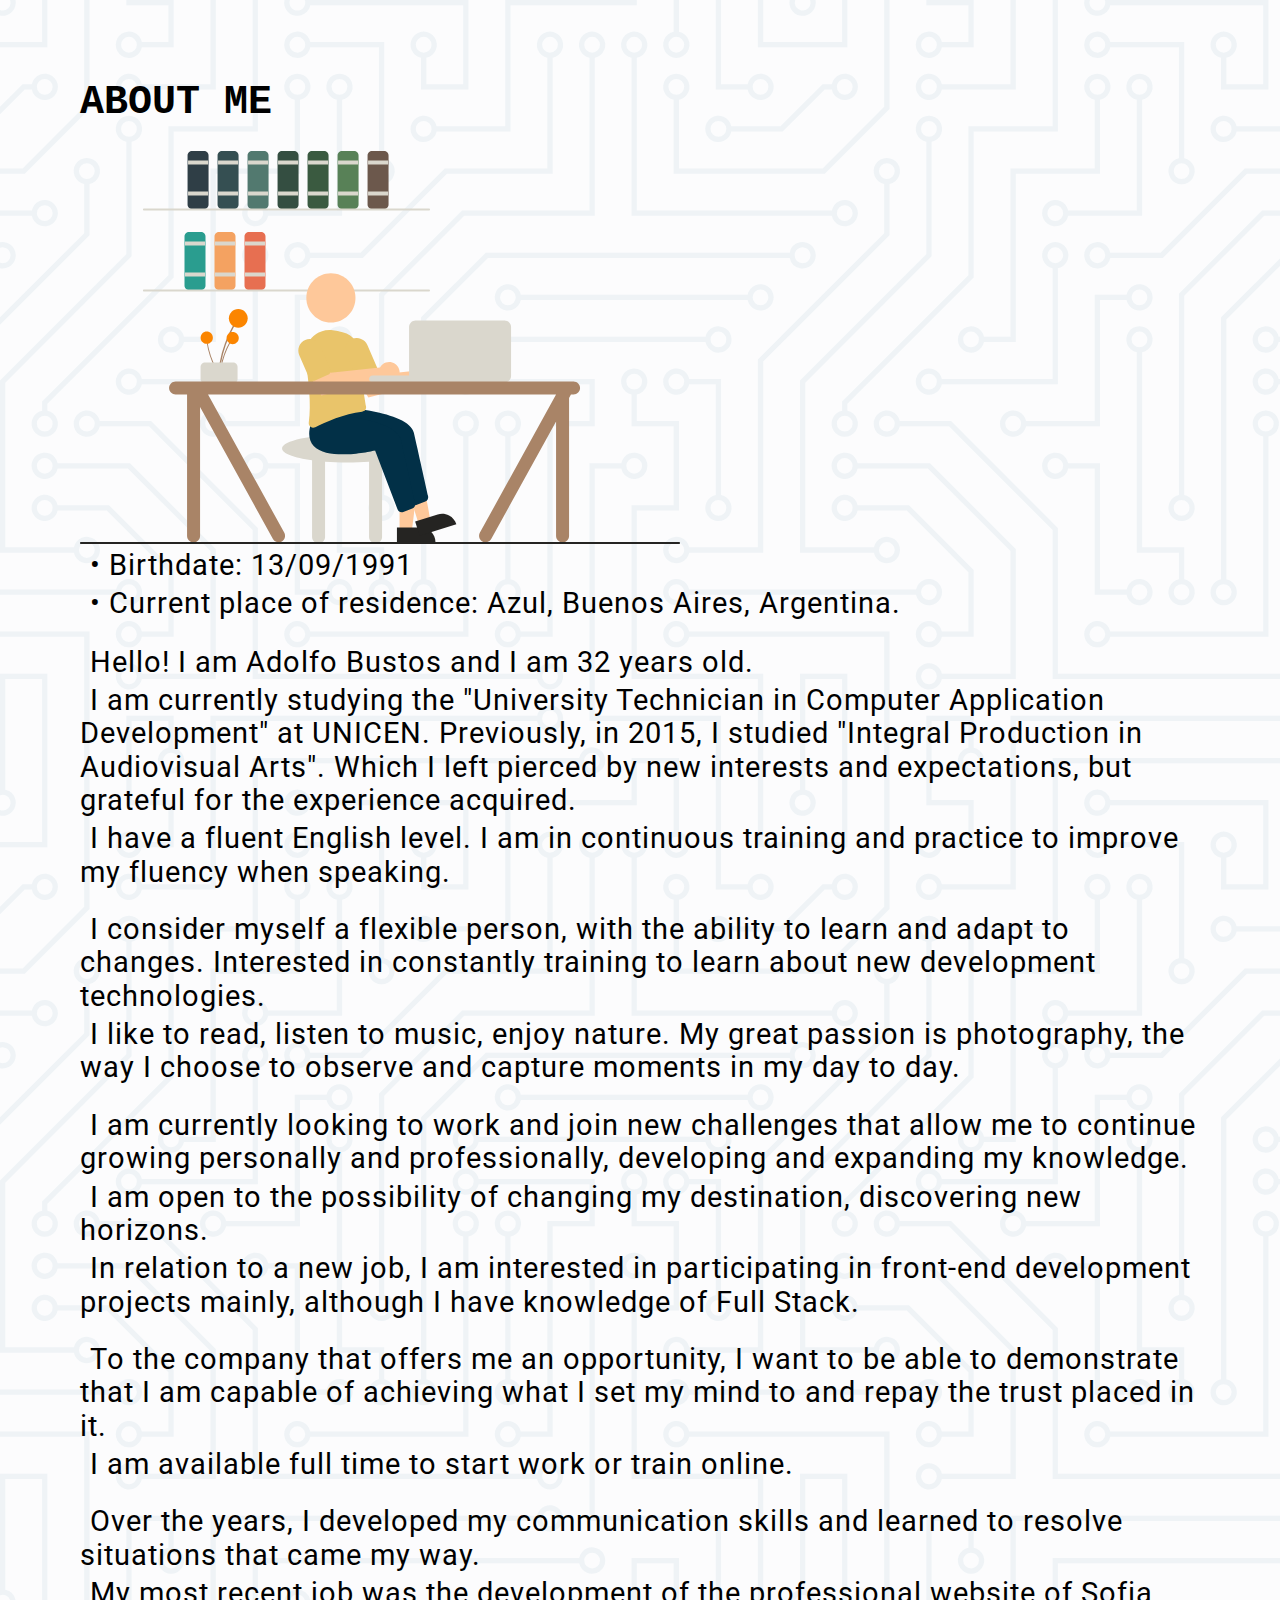
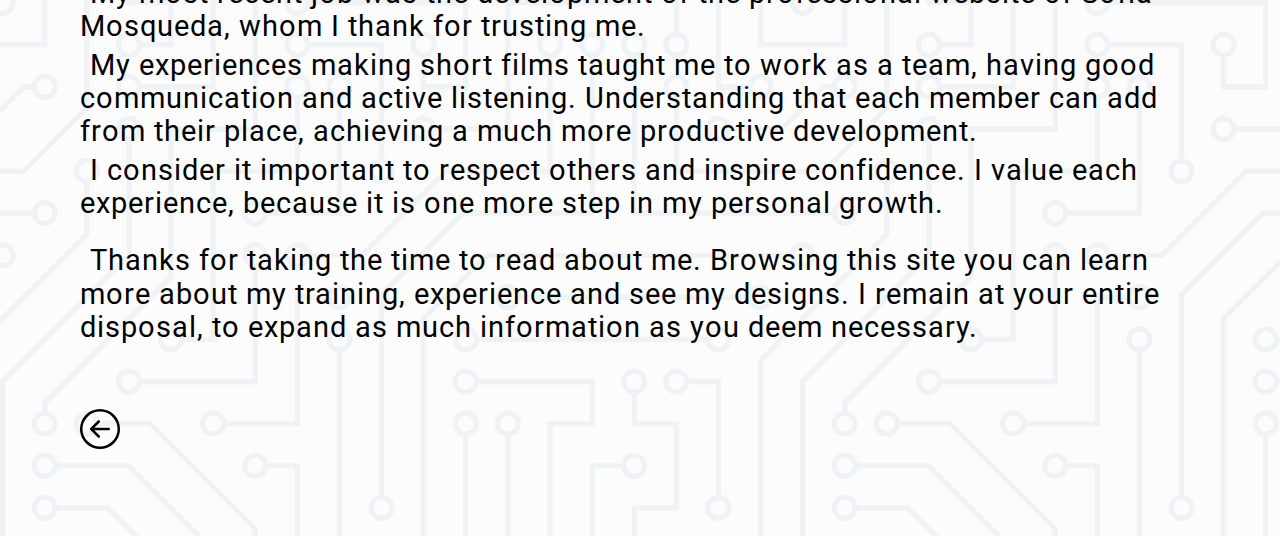
==== commit 243ea9e3: "detalles" ====
--- a/About-me.html
+++ b/About-me.html
@@ -19,7 +19,7 @@
     <div class="contenedor">
         <!-- ACERCA DE MI -->
         <div>
-            <h2>About me</h2>
+            <h2 class="animated bounceInLeft">About me</h2>
             <!-- DRAW-WORK-TIME -->
             <div>
                 <svg id="Office" width="600" height="400" viewBox="0 0 600 400" fill="none"
@@ -156,7 +156,7 @@
                 <p>• Current place of residence: Azul, Buenos Aires, Argentina.</p>
             </hgroup>
             <hgroup>
-                <p>Hello! I am Adolfo Bustos and I am 31 years old.
+                <p>Hello! I am Adolfo Bustos and I am 32 years old.
                 </p>
                 <p>I am currently studying the "University Technician in Computer Application Development" at UNICEN.
                     Previously, in
@@ -221,16 +221,16 @@
         </div>
         <!-- ASIDE 
         <aside class="marco">
-            <figure class="border">
+            <figure>
                 <img src="img/001.jpg" alt="image">
             </figure>
-            <figure class="border">
+            <figure>
                 <img src="img/002.jpg" alt="image">
             </figure>
-            <figure class="border">
+            <figure>
                 <img src="img/003.jpg" alt="image">
             </figure>
-            <figure class="border">
+            <figure>
                 <img src="img/004.jpg" alt="image">
             </figure>
         </aside> -->
--- a/css/style.css
+++ b/css/style.css
@@ -7,28 +7,39 @@
 
 body {
     font-family: 'Microsoft Yi Baiti', 'Roboto', sans-serif;
-    background-color: #f6f3f3;
+    background-color: #fcfcfd;
+    background-image: url("data:image/svg+xml,%3Csvg xmlns='http://www.w3.org/2000/svg' viewBox='0 0 304 304' width='304' height='304'%3E%3Cpath fill='%23004980' fill-opacity='0.05' d='M44.1 224a5 5 0 1 1 0 2H0v-2h44.1zm160 48a5 5 0 1 1 0 2H82v-2h122.1zm57.8-46a5 5 0 1 1 0-2H304v2h-42.1zm0 16a5 5 0 1 1 0-2H304v2h-42.1zm6.2-114a5 5 0 1 1 0 2h-86.2a5 5 0 1 1 0-2h86.2zm-256-48a5 5 0 1 1 0 2H0v-2h12.1zm185.8 34a5 5 0 1 1 0-2h86.2a5 5 0 1 1 0 2h-86.2zM258 12.1a5 5 0 1 1-2 0V0h2v12.1zm-64 208a5 5 0 1 1-2 0v-54.2a5 5 0 1 1 2 0v54.2zm48-198.2V80h62v2h-64V21.9a5 5 0 1 1 2 0zm16 16V64h46v2h-48V37.9a5 5 0 1 1 2 0zm-128 96V208h16v12.1a5 5 0 1 1-2 0V210h-16v-76.1a5 5 0 1 1 2 0zm-5.9-21.9a5 5 0 1 1 0 2H114v48H85.9a5 5 0 1 1 0-2H112v-48h12.1zm-6.2 130a5 5 0 1 1 0-2H176v-74.1a5 5 0 1 1 2 0V242h-60.1zm-16-64a5 5 0 1 1 0-2H114v48h10.1a5 5 0 1 1 0 2H112v-48h-10.1zM66 284.1a5 5 0 1 1-2 0V274H50v30h-2v-32h18v12.1zM236.1 176a5 5 0 1 1 0 2H226v94h48v32h-2v-30h-48v-98h12.1zm25.8-30a5 5 0 1 1 0-2H274v44.1a5 5 0 1 1-2 0V146h-10.1zm-64 96a5 5 0 1 1 0-2H208v-80h16v-14h-42.1a5 5 0 1 1 0-2H226v18h-16v80h-12.1zm86.2-210a5 5 0 1 1 0 2H272V0h2v32h10.1zM98 101.9V146H53.9a5 5 0 1 1 0-2H96v-42.1a5 5 0 1 1 2 0zM53.9 34a5 5 0 1 1 0-2H80V0h2v34H53.9zm60.1 3.9V66H82v64H69.9a5 5 0 1 1 0-2H80V64h32V37.9a5 5 0 1 1 2 0zM101.9 82a5 5 0 1 1 0-2H128V37.9a5 5 0 1 1 2 0V82h-28.1zm16-64a5 5 0 1 1 0-2H146v44.1a5 5 0 1 1-2 0V18h-26.1zm102.2 270a5 5 0 1 1 0 2H98v14h-2v-16h124.1zM242 149.9V160h16v34h-16v62h48v48h-2v-46h-48v-66h16v-30h-16v-12.1a5 5 0 1 1 2 0zM53.9 18a5 5 0 1 1 0-2H64V2H48V0h18v18H53.9zm112 32a5 5 0 1 1 0-2H192V0h50v2h-48v48h-28.1zm-48-48a5 5 0 0 1-9.8-2h2.07a3 3 0 1 0 5.66 0H178v34h-18V21.9a5 5 0 1 1 2 0V32h14V2h-58.1zm0 96a5 5 0 1 1 0-2H137l32-32h39V21.9a5 5 0 1 1 2 0V66h-40.17l-32 32H117.9zm28.1 90.1a5 5 0 1 1-2 0v-76.51L175.59 80H224V21.9a5 5 0 1 1 2 0V82h-49.59L146 112.41v75.69zm16 32a5 5 0 1 1-2 0v-99.51L184.59 96H300.1a5 5 0 0 1 3.9-3.9v2.07a3 3 0 0 0 0 5.66v2.07a5 5 0 0 1-3.9-3.9H185.41L162 121.41v98.69zm-144-64a5 5 0 1 1-2 0v-3.51l48-48V48h32V0h2v50H66v55.41l-48 48v2.69zM50 53.9v43.51l-48 48V208h26.1a5 5 0 1 1 0 2H0v-65.41l48-48V53.9a5 5 0 1 1 2 0zm-16 16V89.41l-34 34v-2.82l32-32V69.9a5 5 0 1 1 2 0zM12.1 32a5 5 0 1 1 0 2H9.41L0 43.41V40.6L8.59 32h3.51zm265.8 18a5 5 0 1 1 0-2h18.69l7.41-7.41v2.82L297.41 50H277.9zm-16 160a5 5 0 1 1 0-2H288v-71.41l16-16v2.82l-14 14V210h-28.1zm-208 32a5 5 0 1 1 0-2H64v-22.59L40.59 194H21.9a5 5 0 1 1 0-2H41.41L66 216.59V242H53.9zm150.2 14a5 5 0 1 1 0 2H96v-56.6L56.6 162H37.9a5 5 0 1 1 0-2h19.5L98 200.6V256h106.1zm-150.2 2a5 5 0 1 1 0-2H80v-46.59L48.59 178H21.9a5 5 0 1 1 0-2H49.41L82 208.59V258H53.9zM34 39.8v1.61L9.41 66H0v-2h8.59L32 40.59V0h2v39.8zM2 300.1a5 5 0 0 1 3.9 3.9H3.83A3 3 0 0 0 0 302.17V256h18v48h-2v-46H2v42.1zM34 241v63h-2v-62H0v-2h34v1zM17 18H0v-2h16V0h2v18h-1zm273-2h14v2h-16V0h2v16zm-32 273v15h-2v-14h-14v14h-2v-16h18v1zM0 92.1A5.02 5.02 0 0 1 6 97a5 5 0 0 1-6 4.9v-2.07a3 3 0 1 0 0-5.66V92.1zM80 272h2v32h-2v-32zm37.9 32h-2.07a3 3 0 0 0-5.66 0h-2.07a5 5 0 0 1 9.8 0zM5.9 0A5.02 5.02 0 0 1 0 5.9V3.83A3 3 0 0 0 3.83 0H5.9zm294.2 0h2.07A3 3 0 0 0 304 3.83V5.9a5 5 0 0 1-3.9-5.9zm3.9 300.1v2.07a3 3 0 0 0-1.83 1.83h-2.07a5 5 0 0 1 3.9-3.9zM97 100a3 3 0 1 0 0-6 3 3 0 0 0 0 6zm0-16a3 3 0 1 0 0-6 3 3 0 0 0 0 6zm16 16a3 3 0 1 0 0-6 3 3 0 0 0 0 6zm16 16a3 3 0 1 0 0-6 3 3 0 0 0 0 6zm0 16a3 3 0 1 0 0-6 3 3 0 0 0 0 6zm-48 32a3 3 0 1 0 0-6 3 3 0 0 0 0 6zm16 16a3 3 0 1 0 0-6 3 3 0 0 0 0 6zm32 48a3 3 0 1 0 0-6 3 3 0 0 0 0 6zm-16 16a3 3 0 1 0 0-6 3 3 0 0 0 0 6zm32-16a3 3 0 1 0 0-6 3 3 0 0 0 0 6zm0-32a3 3 0 1 0 0-6 3 3 0 0 0 0 6zm16 32a3 3 0 1 0 0-6 3 3 0 0 0 0 6zm32 16a3 3 0 1 0 0-6 3 3 0 0 0 0 6zm0-16a3 3 0 1 0 0-6 3 3 0 0 0 0 6zm-16-64a3 3 0 1 0 0-6 3 3 0 0 0 0 6zm16 0a3 3 0 1 0 0-6 3 3 0 0 0 0 6zm16 96a3 3 0 1 0 0-6 3 3 0 0 0 0 6zm0 16a3 3 0 1 0 0-6 3 3 0 0 0 0 6zm16 16a3 3 0 1 0 0-6 3 3 0 0 0 0 6zm16-144a3 3 0 1 0 0-6 3 3 0 0 0 0 6zm0 32a3 3 0 1 0 0-6 3 3 0 0 0 0 6zm16-32a3 3 0 1 0 0-6 3 3 0 0 0 0 6zm16-16a3 3 0 1 0 0-6 3 3 0 0 0 0 6zm-96 0a3 3 0 1 0 0-6 3 3 0 0 0 0 6zm0 16a3 3 0 1 0 0-6 3 3 0 0 0 0 6zm16-32a3 3 0 1 0 0-6 3 3 0 0 0 0 6zm96 0a3 3 0 1 0 0-6 3 3 0 0 0 0 6zm-16-64a3 3 0 1 0 0-6 3 3 0 0 0 0 6zm16-16a3 3 0 1 0 0-6 3 3 0 0 0 0 6zm-32 0a3 3 0 1 0 0-6 3 3 0 0 0 0 6zm0-16a3 3 0 1 0 0-6 3 3 0 0 0 0 6zm-16 0a3 3 0 1 0 0-6 3 3 0 0 0 0 6zm-16 0a3 3 0 1 0 0-6 3 3 0 0 0 0 6zm-16 0a3 3 0 1 0 0-6 3 3 0 0 0 0 6zM49 36a3 3 0 1 0 0-6 3 3 0 0 0 0 6zm-32 0a3 3 0 1 0 0-6 3 3 0 0 0 0 6zm32 16a3 3 0 1 0 0-6 3 3 0 0 0 0 6zM33 68a3 3 0 1 0 0-6 3 3 0 0 0 0 6zm16-48a3 3 0 1 0 0-6 3 3 0 0 0 0 6zm0 240a3 3 0 1 0 0-6 3 3 0 0 0 0 6zm16 32a3 3 0 1 0 0-6 3 3 0 0 0 0 6zm-16-64a3 3 0 1 0 0-6 3 3 0 0 0 0 6zm0 16a3 3 0 1 0 0-6 3 3 0 0 0 0 6zm-16-32a3 3 0 1 0 0-6 3 3 0 0 0 0 6zm80-176a3 3 0 1 0 0-6 3 3 0 0 0 0 6zm16 0a3 3 0 1 0 0-6 3 3 0 0 0 0 6zm-16-16a3 3 0 1 0 0-6 3 3 0 0 0 0 6zm32 48a3 3 0 1 0 0-6 3 3 0 0 0 0 6zm16-16a3 3 0 1 0 0-6 3 3 0 0 0 0 6zm0-32a3 3 0 1 0 0-6 3 3 0 0 0 0 6zm112 176a3 3 0 1 0 0-6 3 3 0 0 0 0 6zm-16 16a3 3 0 1 0 0-6 3 3 0 0 0 0 6zm0 16a3 3 0 1 0 0-6 3 3 0 0 0 0 6zm0 16a3 3 0 1 0 0-6 3 3 0 0 0 0 6zM17 180a3 3 0 1 0 0-6 3 3 0 0 0 0 6zm0 16a3 3 0 1 0 0-6 3 3 0 0 0 0 6zm0-32a3 3 0 1 0 0-6 3 3 0 0 0 0 6zm16 0a3 3 0 1 0 0-6 3 3 0 0 0 0 6zM17 84a3 3 0 1 0 0-6 3 3 0 0 0 0 6zm32 64a3 3 0 1 0 0-6 3 3 0 0 0 0 6zm16-16a3 3 0 1 0 0-6 3 3 0 0 0 0 6z'%3E%3C/path%3E%3C/svg%3E");
+    background-repeat: repeat;
+    background-size: 800px;
     margin: 20px;
 }
 
 body.background {
-    background-image: url(https://images.pexels.com/photos/303383/pexels-photo-303383.jpeg?auto=compress&cs=tinysrgb&w=1260&h=750&dpr=1);
+    /* #043562 */
+    background-color: black;
+    background-image: url(https://images.pexels.com/photos/2047905/pexels-photo-2047905.jpeg?auto=compress&cs=tinysrgb&w=1260&h=750&dpr=1);
+    background-size: cover;
     background-repeat: no-repeat;
-    background-size: cover;
-}
-
-h2, h3 {
+}
+
+h2,
+h3 {
     font-family: 'Roboto', sans-serif;
 }
 
-h1, h2, h3, h4, p {
+h1,
+h2,
+h3,
+h4,
+p {
     text-align: left;
 }
 
 h2 {
+    font-family: 'Courier New', Courier, monospace;
     font-size: 24px;
     font-weight: bold;
-    text-decoration: underline;
+    text-transform: uppercase;
     margin-bottom: 20px;
 }
 
@@ -96,7 +107,7 @@
     font-family: system-ui, -apple-system, BlinkMacSystemFont, 'Segoe UI', Roboto, Oxygen, Ubuntu, Cantarell, 'Open Sans', 'Helvetica Neue', sans-serif;
     font-size: 4vw;
     letter-spacing: 1px;
-    color: transparent;
+    color: white;
     position: absolute;
 }
 
@@ -115,6 +126,7 @@
     }
 }
 
+/*
 .h1-border {
     color: transparent;
     -webkit-text-stroke: 1px white;
@@ -126,7 +138,9 @@
 }
 
 @keyframes h1-animation {
-    0%, 100% {
+
+    0%,
+    100% {
         clip-path: polygon(0% 47%,
                 10% 48%,
                 33% 54%,
@@ -150,6 +164,7 @@
                 0% 100%);
     }
 }
+*/
 
 h4 {
     font-family: 'Caveat';
@@ -204,7 +219,6 @@
     letter-spacing: 2px;
     line-height: 1, 15;
     text-transform: uppercase;
-    color: transparent;
     -webkit-text-stroke: 1px white;
 }
 
@@ -341,12 +355,21 @@
 
 @media (min-width: 800px) and (orientation: landscape) {
 
+    body.background {
+        background-color: #004980;
+        background-image: url(https://images.pexels.com/photos/5011647/pexels-photo-5011647.jpeg?auto=compress&cs=tinysrgb&w=1260&h=750&dpr=1);
+    }
+
     .contenedor {
         flex-direction: row;
     }
 
     nav {
         max-width: 800px;
+    }
+
+    ul li a {
+        color: transparent;
     }
 
     ul li a:hover {
@@ -401,15 +424,18 @@
         padding: 40px;
     }
 
-    h2, h4 {
+    h2,
+    h4 {
         font-size: 30px;
     }
 
-    h3, figcaption {
+    h3,
+    figcaption {
         font-size: 25px;
     }
 
-    p, a {
+    p,
+    a {
         font-size: 24px;
     }
 
@@ -440,15 +466,18 @@
         padding: 80px;
     }
 
-    h2, h4 {
+    h2,
+    h4 {
         font-size: 40px;
     }
 
-    h3, figcaption {
+    h3,
+    figcaption {
         font-size: 30px;
     }
 
-    p, a {
+    p,
+    a {
         font-size: 29px;
     }
 
@@ -477,7 +506,7 @@
     }
 }
 
-/* BORDER */
+/* BORDER 
 .border {
     border: 2px solid #92cdc5;
     border-radius: 20px;
@@ -498,6 +527,7 @@
     inset: -20px;
     border-image: linear-gradient(-45deg, #2a9d8f 20%, #0000 0 80%, #2a9d8f 0) 10;
 }
+*/
 
 /* ANIMATION BORDER */
 :root {
@@ -652,4 +682,136 @@
         width: 600px;
         height: 400px;
     }
+}
+
+/* Animated BounceInLeft */
+@-webkit-keyframes bounceInLeft {
+
+    from,
+    60%,
+    75%,
+    90%,
+    to {
+        -webkit-animation-timing-function: cubic-bezier(0.215, 0.61, 0.355, 1);
+        animation-timing-function: cubic-bezier(0.215, 0.61, 0.355, 1);
+    }
+
+    0% {
+        opacity: 0;
+        -webkit-transform: translate3d(-3000px, 0, 0);
+        transform: translate3d(-3000px, 0, 0);
+    }
+
+    60% {
+        opacity: 1;
+        -webkit-transform: translate3d(25px, 0, 0);
+        transform: translate3d(25px, 0, 0);
+    }
+
+    75% {
+        -webkit-transform: translate3d(-10px, 0, 0);
+        transform: translate3d(-10px, 0, 0);
+    }
+
+    90% {
+        -webkit-transform: translate3d(5px, 0, 0);
+        transform: translate3d(5px, 0, 0);
+    }
+
+    to {
+        -webkit-transform: translate3d(0, 0, 0);
+        transform: translate3d(0, 0, 0);
+    }
+}
+
+@keyframes bounceInLeft {
+
+    from,
+    60%,
+    75%,
+    90%,
+    to {
+        -webkit-animation-timing-function: cubic-bezier(0.215, 0.61, 0.355, 1);
+        animation-timing-function: cubic-bezier(0.215, 0.61, 0.355, 1);
+    }
+
+    0% {
+        opacity: 0;
+        -webkit-transform: translate3d(-3000px, 0, 0);
+        transform: translate3d(-3000px, 0, 0);
+    }
+
+    60% {
+        opacity: 1;
+        -webkit-transform: translate3d(25px, 0, 0);
+        transform: translate3d(25px, 0, 0);
+    }
+
+    75% {
+        -webkit-transform: translate3d(-10px, 0, 0);
+        transform: translate3d(-10px, 0, 0);
+    }
+
+    90% {
+        -webkit-transform: translate3d(5px, 0, 0);
+        transform: translate3d(5px, 0, 0);
+    }
+
+    to {
+        -webkit-transform: translate3d(0, 0, 0);
+        transform: translate3d(0, 0, 0);
+    }
+}
+
+.bounceInLeft {
+    -webkit-animation-name: bounceInLeft;
+    animation-name: bounceInLeft;
+}
+
+.animated {
+    -webkit-animation-duration: 1s;
+    animation-duration: 1s;
+    -webkit-animation-fill-mode: both;
+    animation-fill-mode: both;
+}
+
+/* Animated FadeInDown */
+@-webkit-keyframes fadeInDown {
+    from {
+        opacity: 0;
+        -webkit-transform: translate3d(0, -100%, 0);
+        transform: translate3d(0, -100%, 0);
+    }
+
+    to {
+        opacity: 1;
+        -webkit-transform: translate3d(0, 0, 0);
+        transform: translate3d(0, 0, 0);
+    }
+}
+
+@keyframes fadeInDown {
+    from {
+        opacity: 0;
+        -webkit-transform: translate3d(0, -100%, 0);
+        transform: translate3d(0, -100%, 0);
+    }
+
+    to {
+        opacity: 1;
+        -webkit-transform: translate3d(0, 0, 0);
+        transform: translate3d(0, 0, 0);
+    }
+}
+
+.fadeInDown {
+    -webkit-animation-name: fadeInDown;
+    animation-name: fadeInDown;
+}
+
+.animated {
+    -webkit-animation-duration: 1s;
+    animation-duration: 1s;
+    -webkit-animation-fill-mode: both;
+    animation-fill-mode: both;
 }